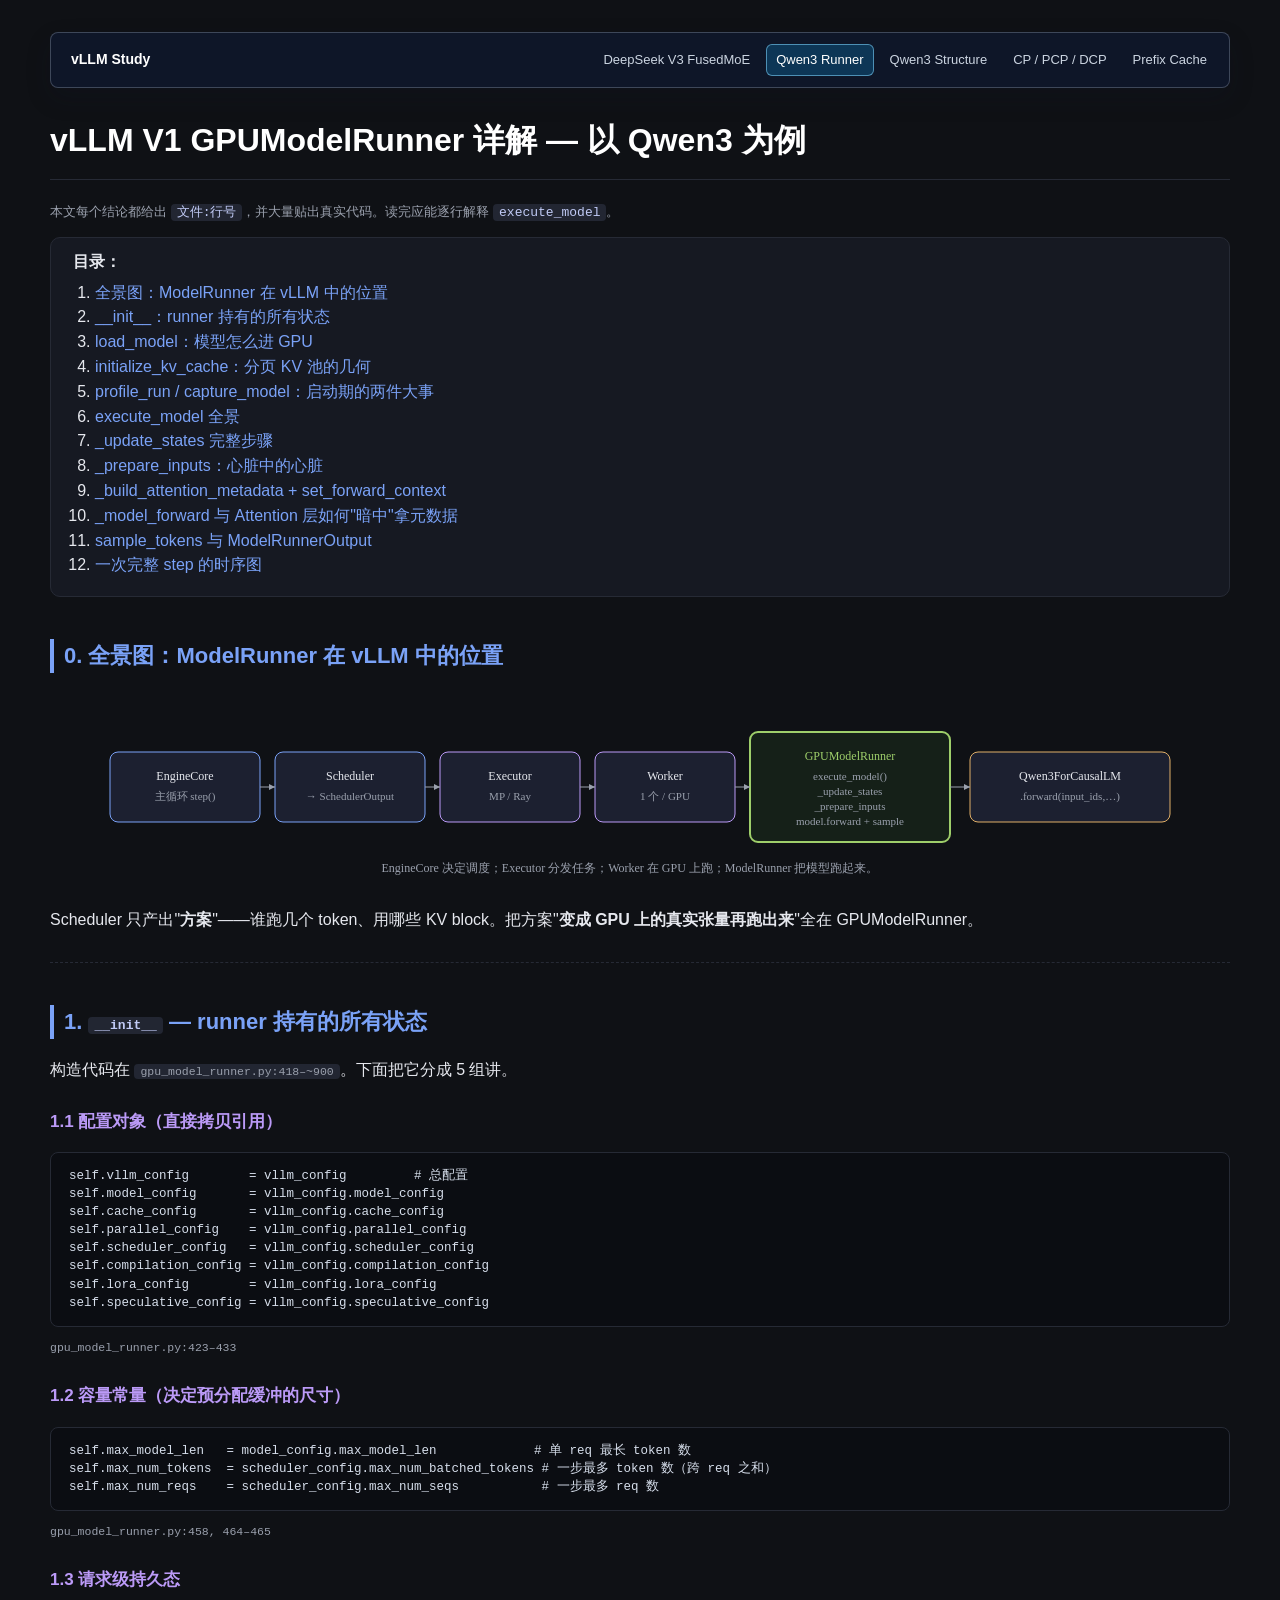
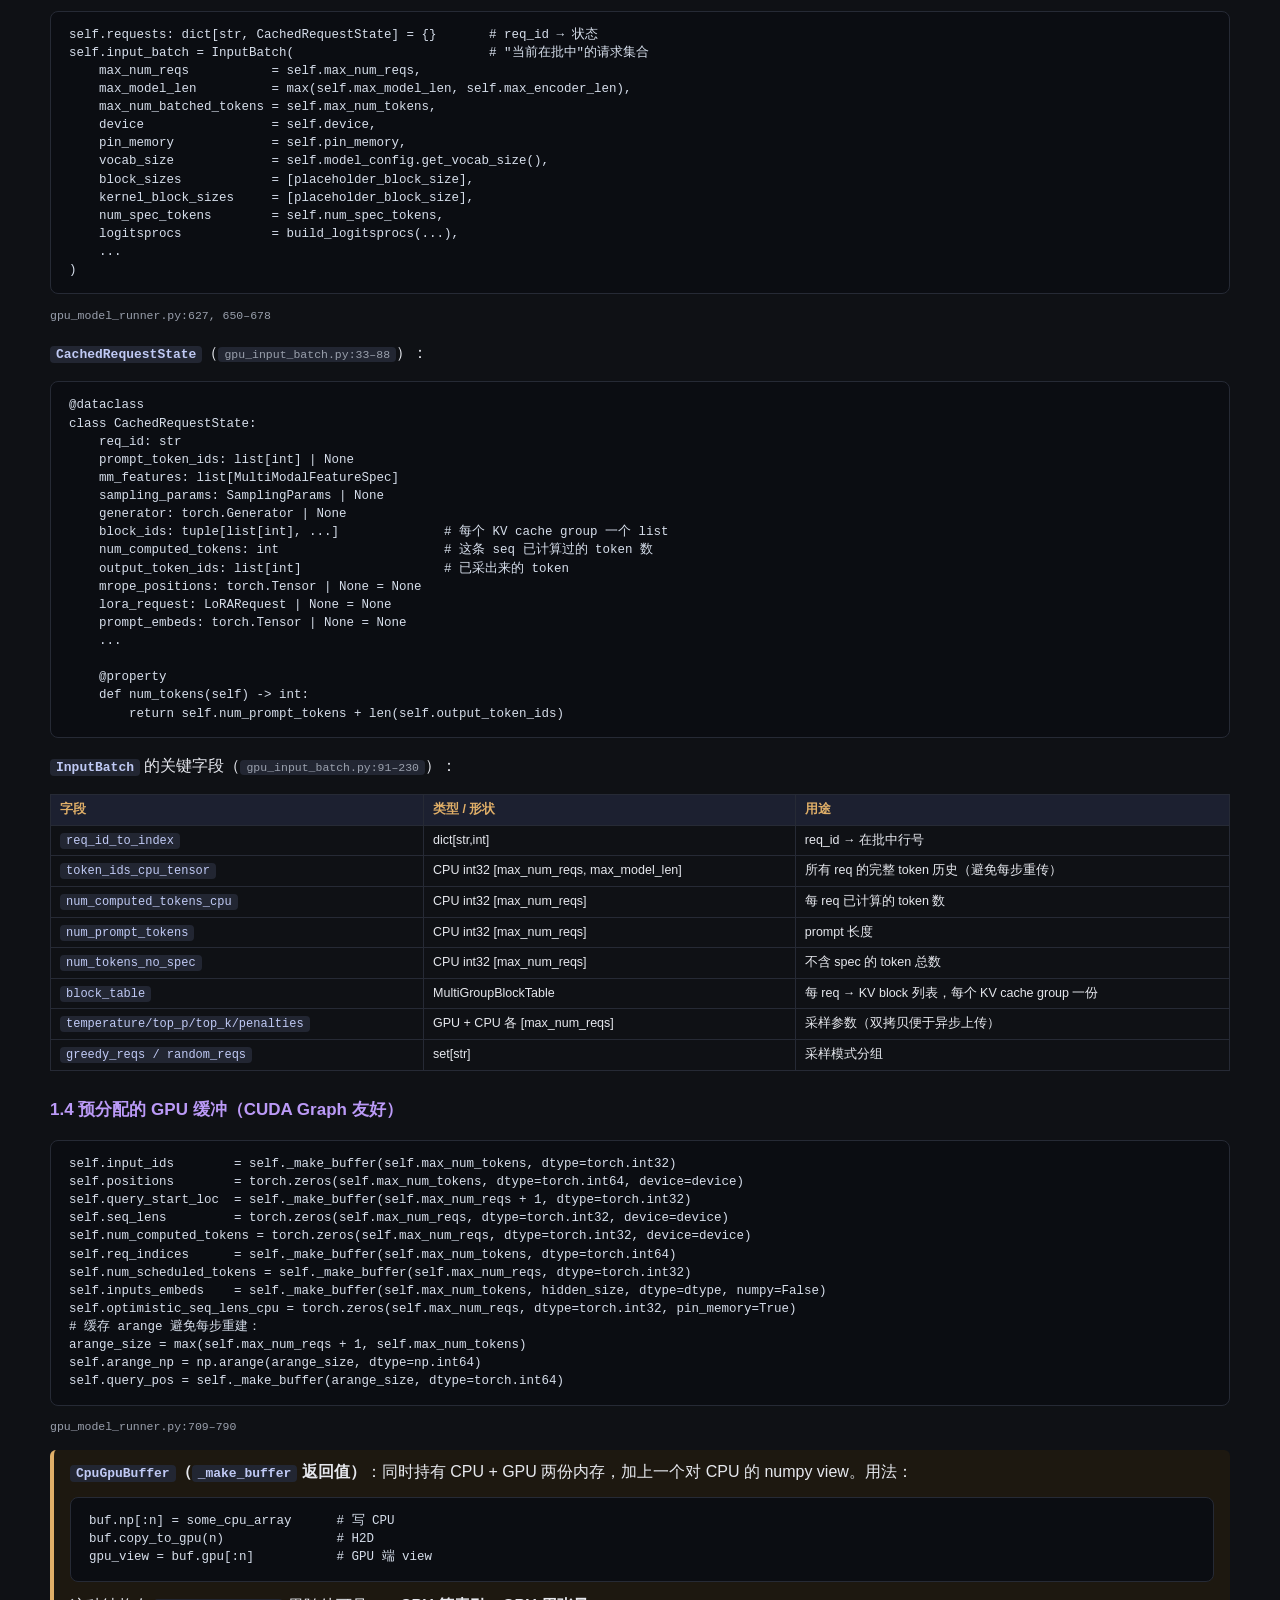
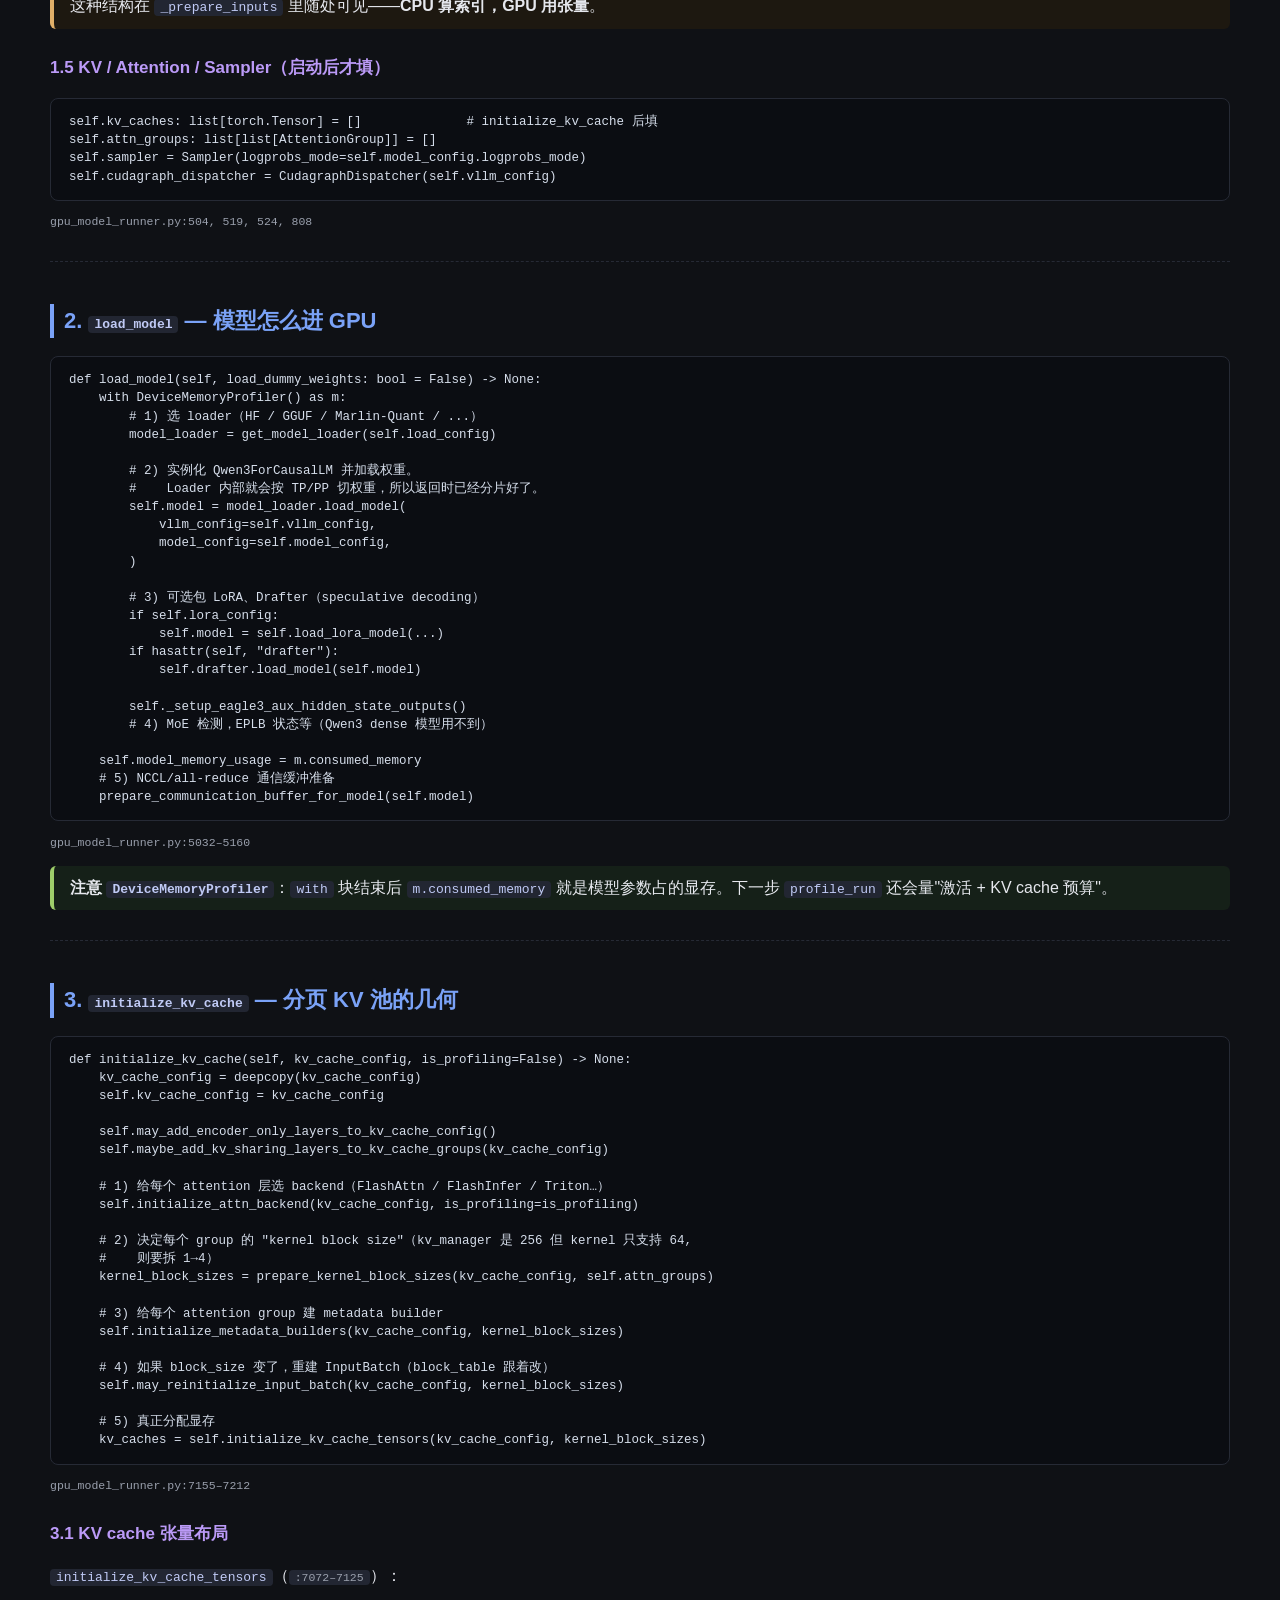
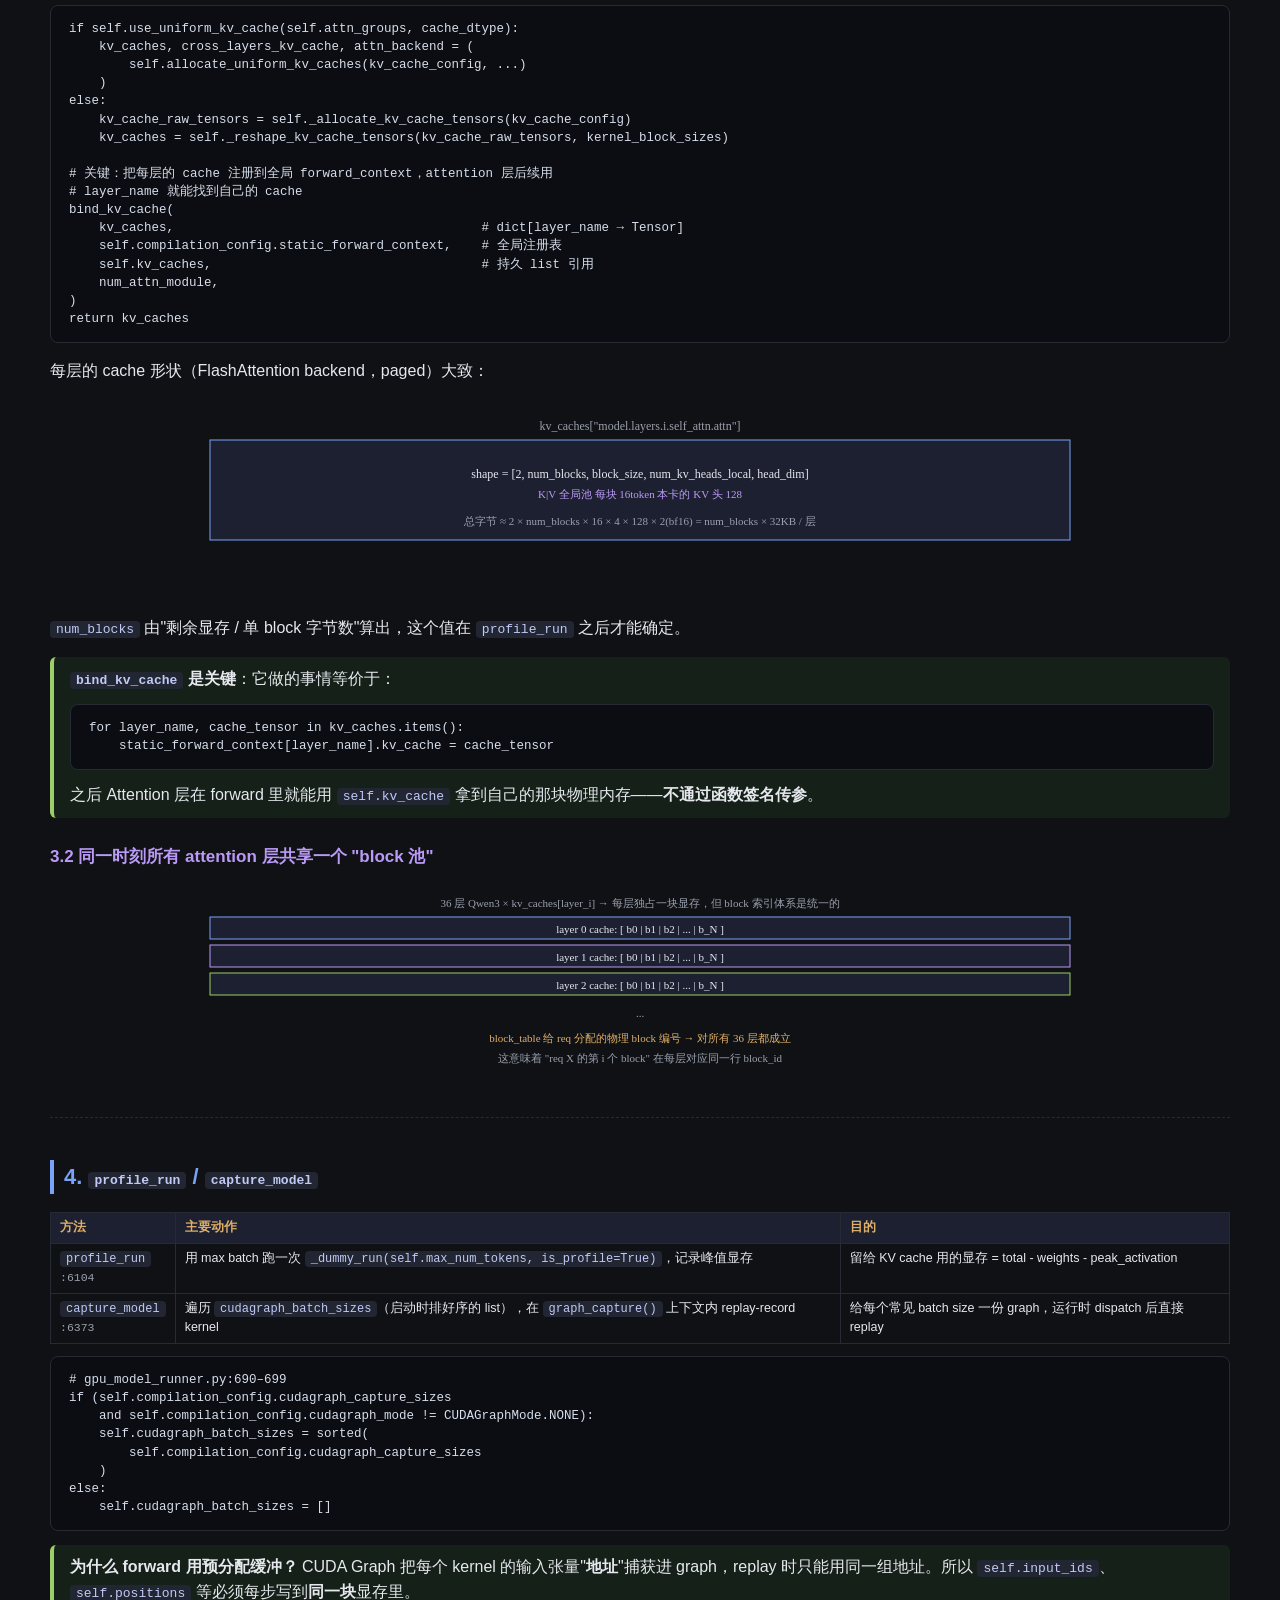
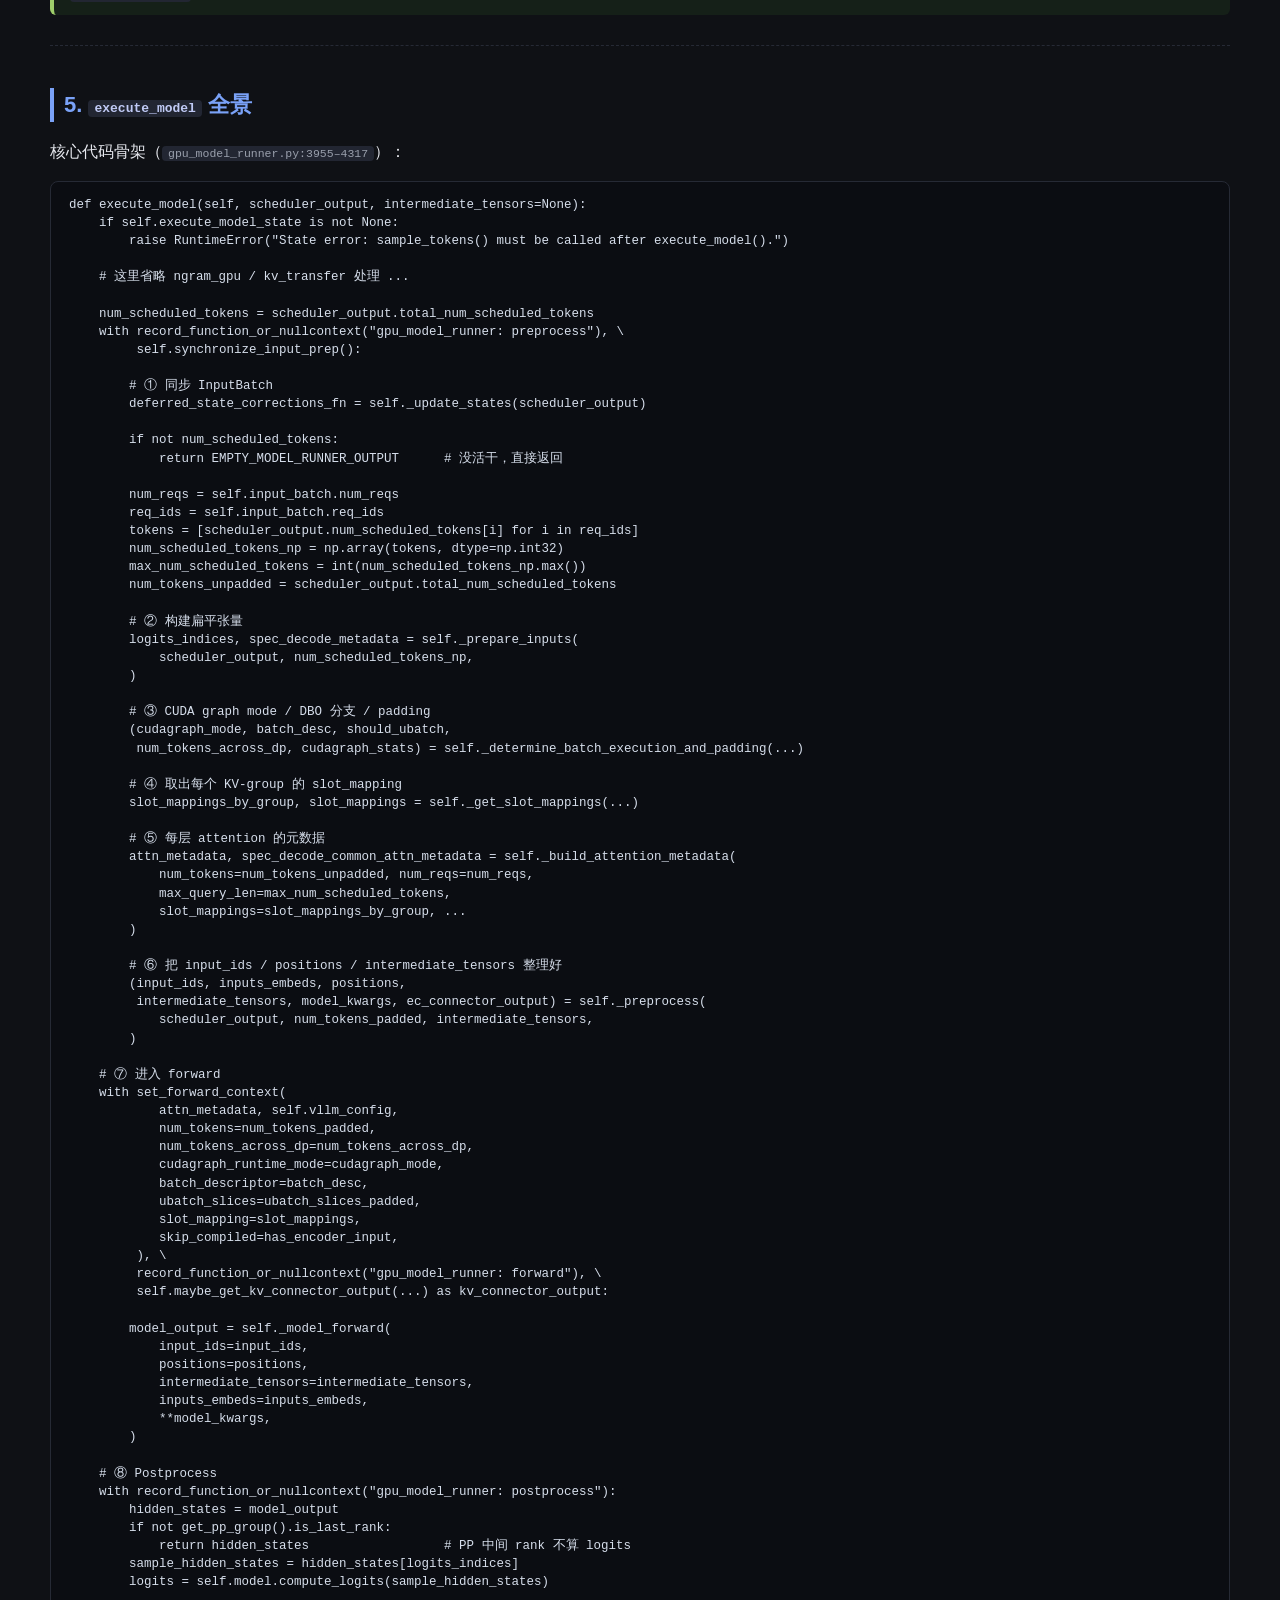
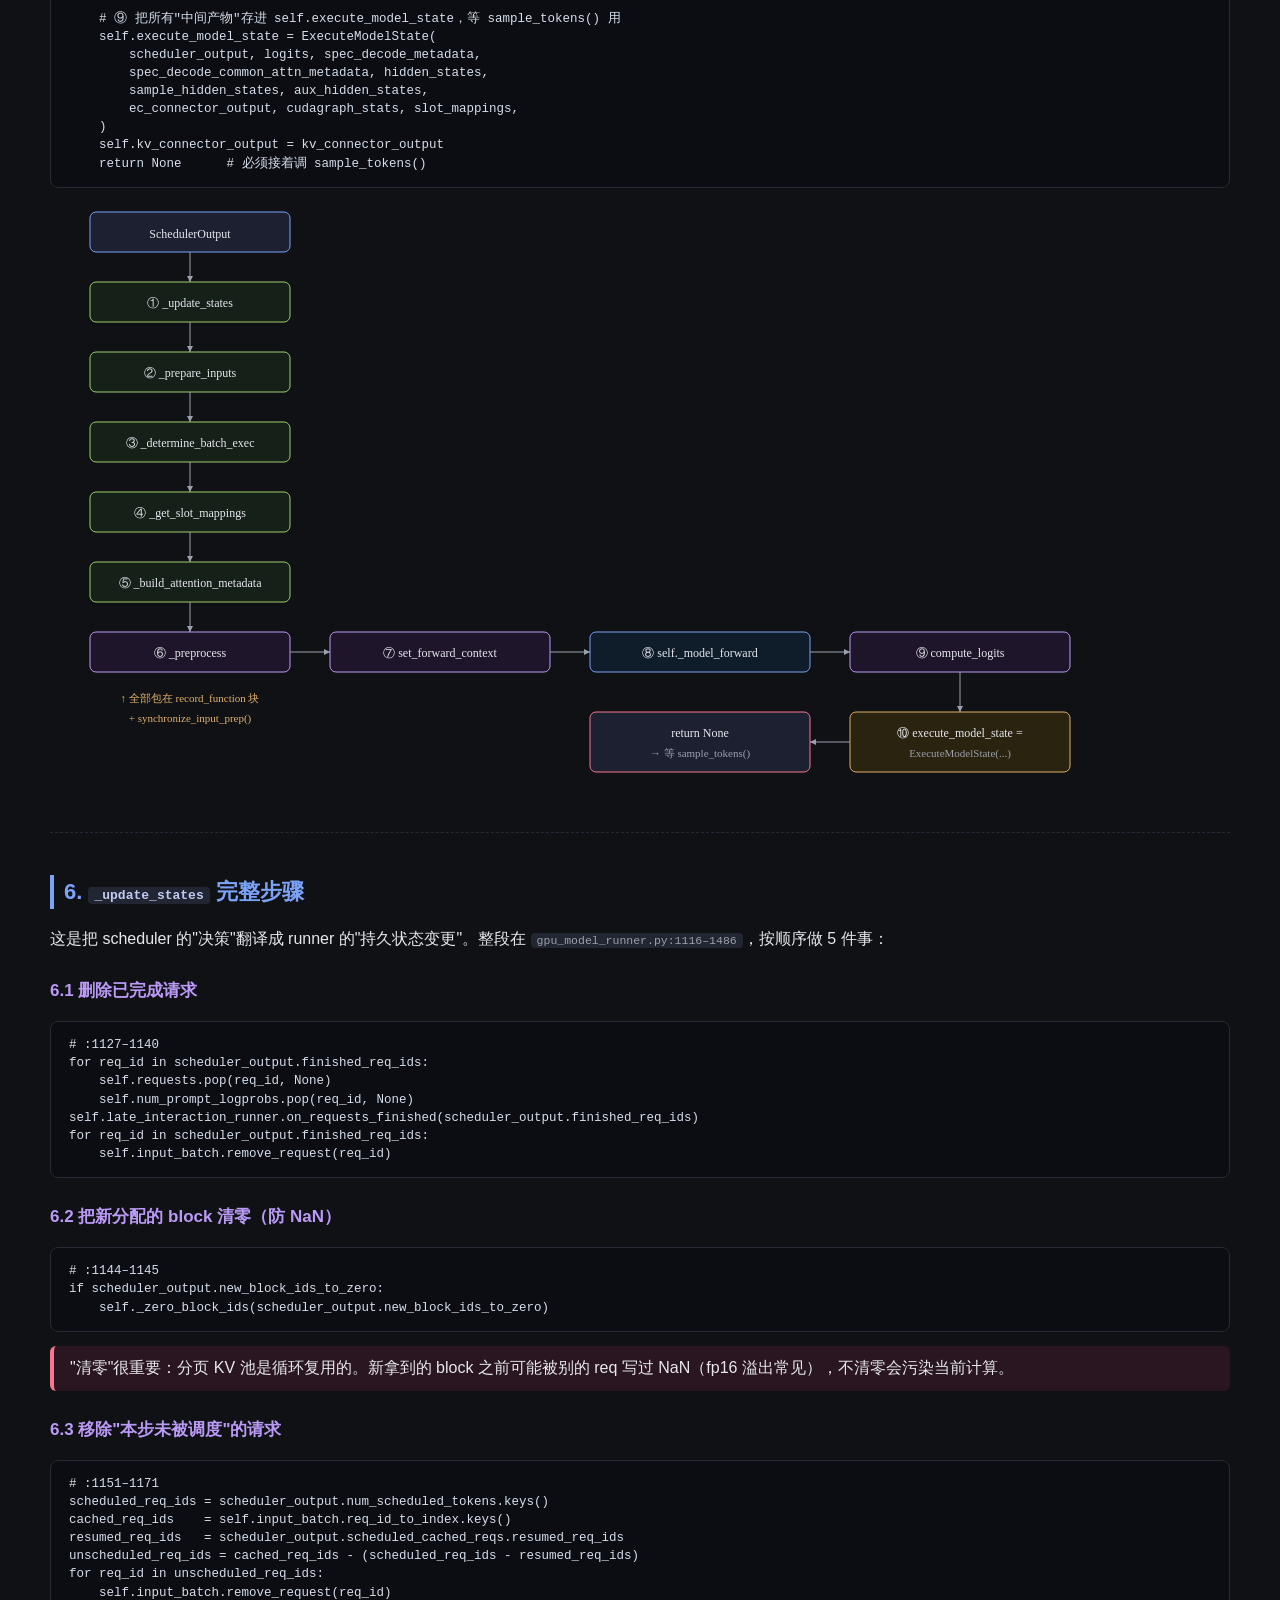
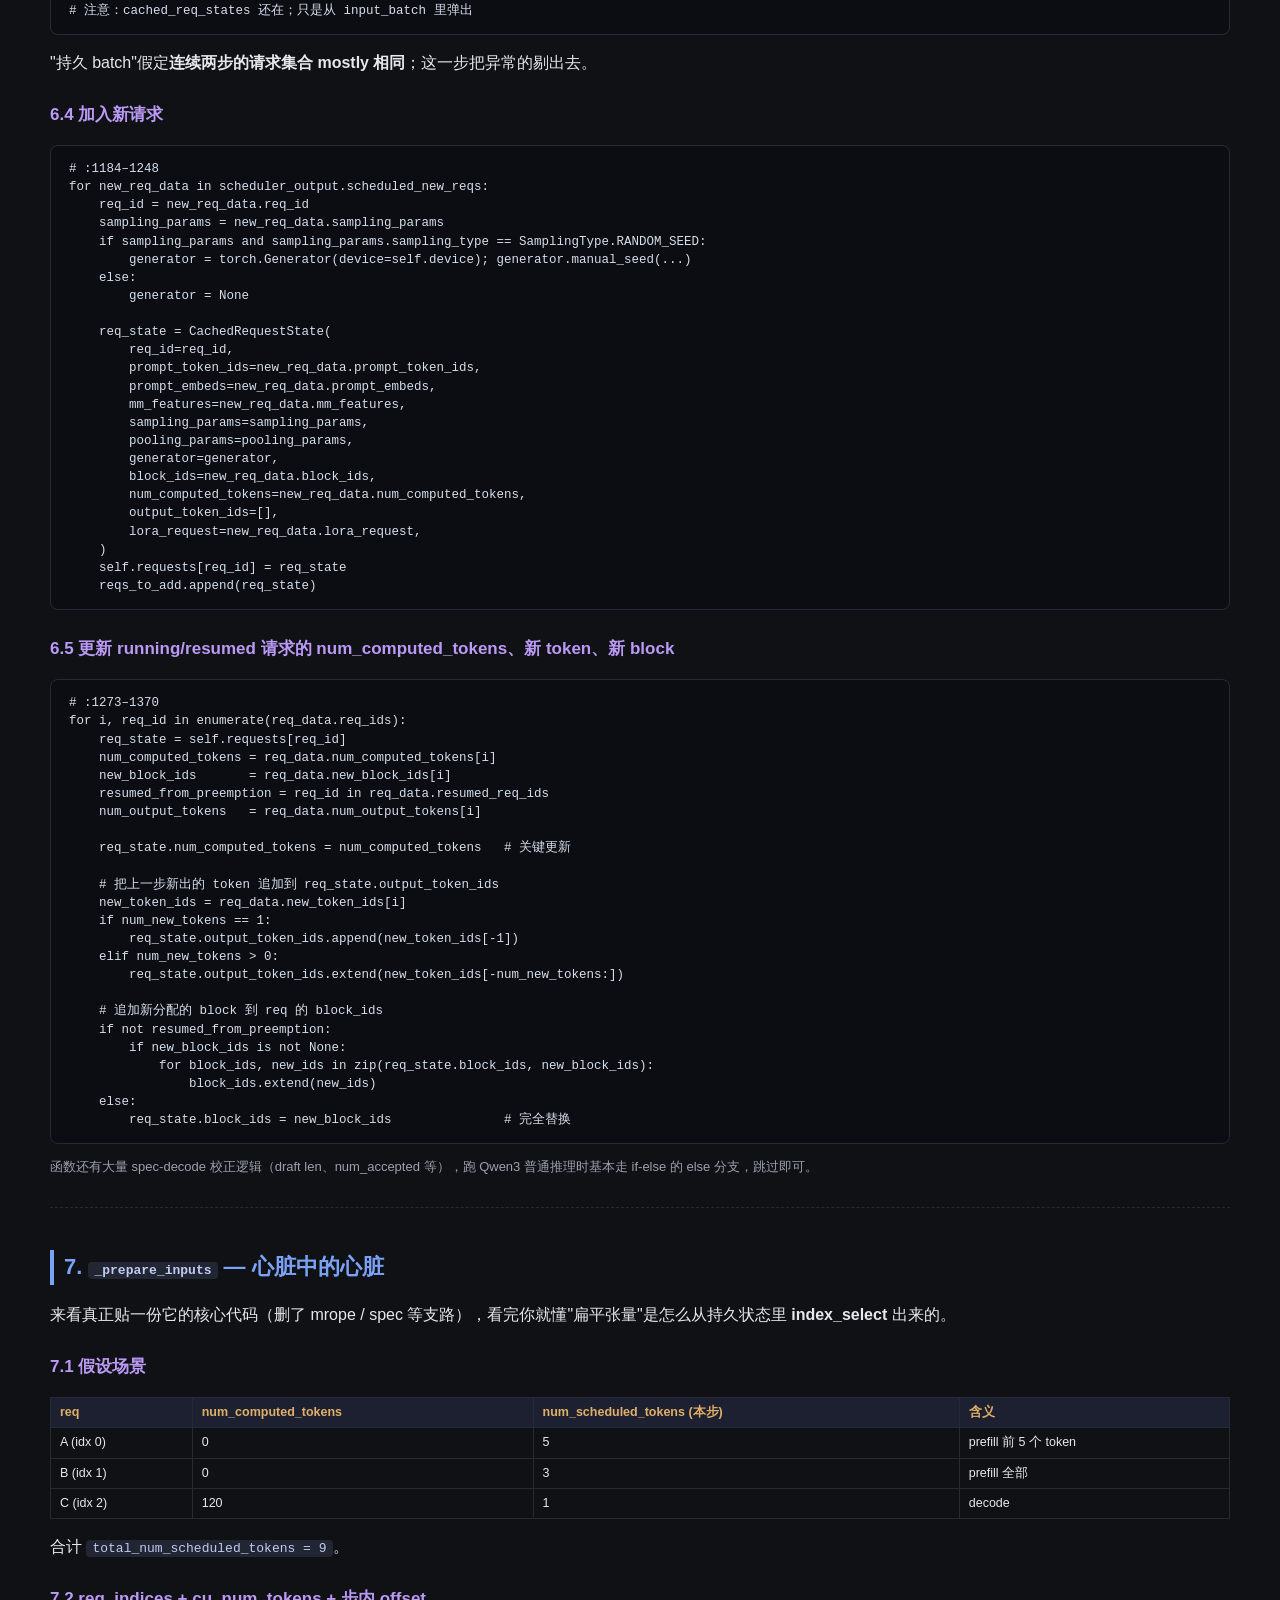
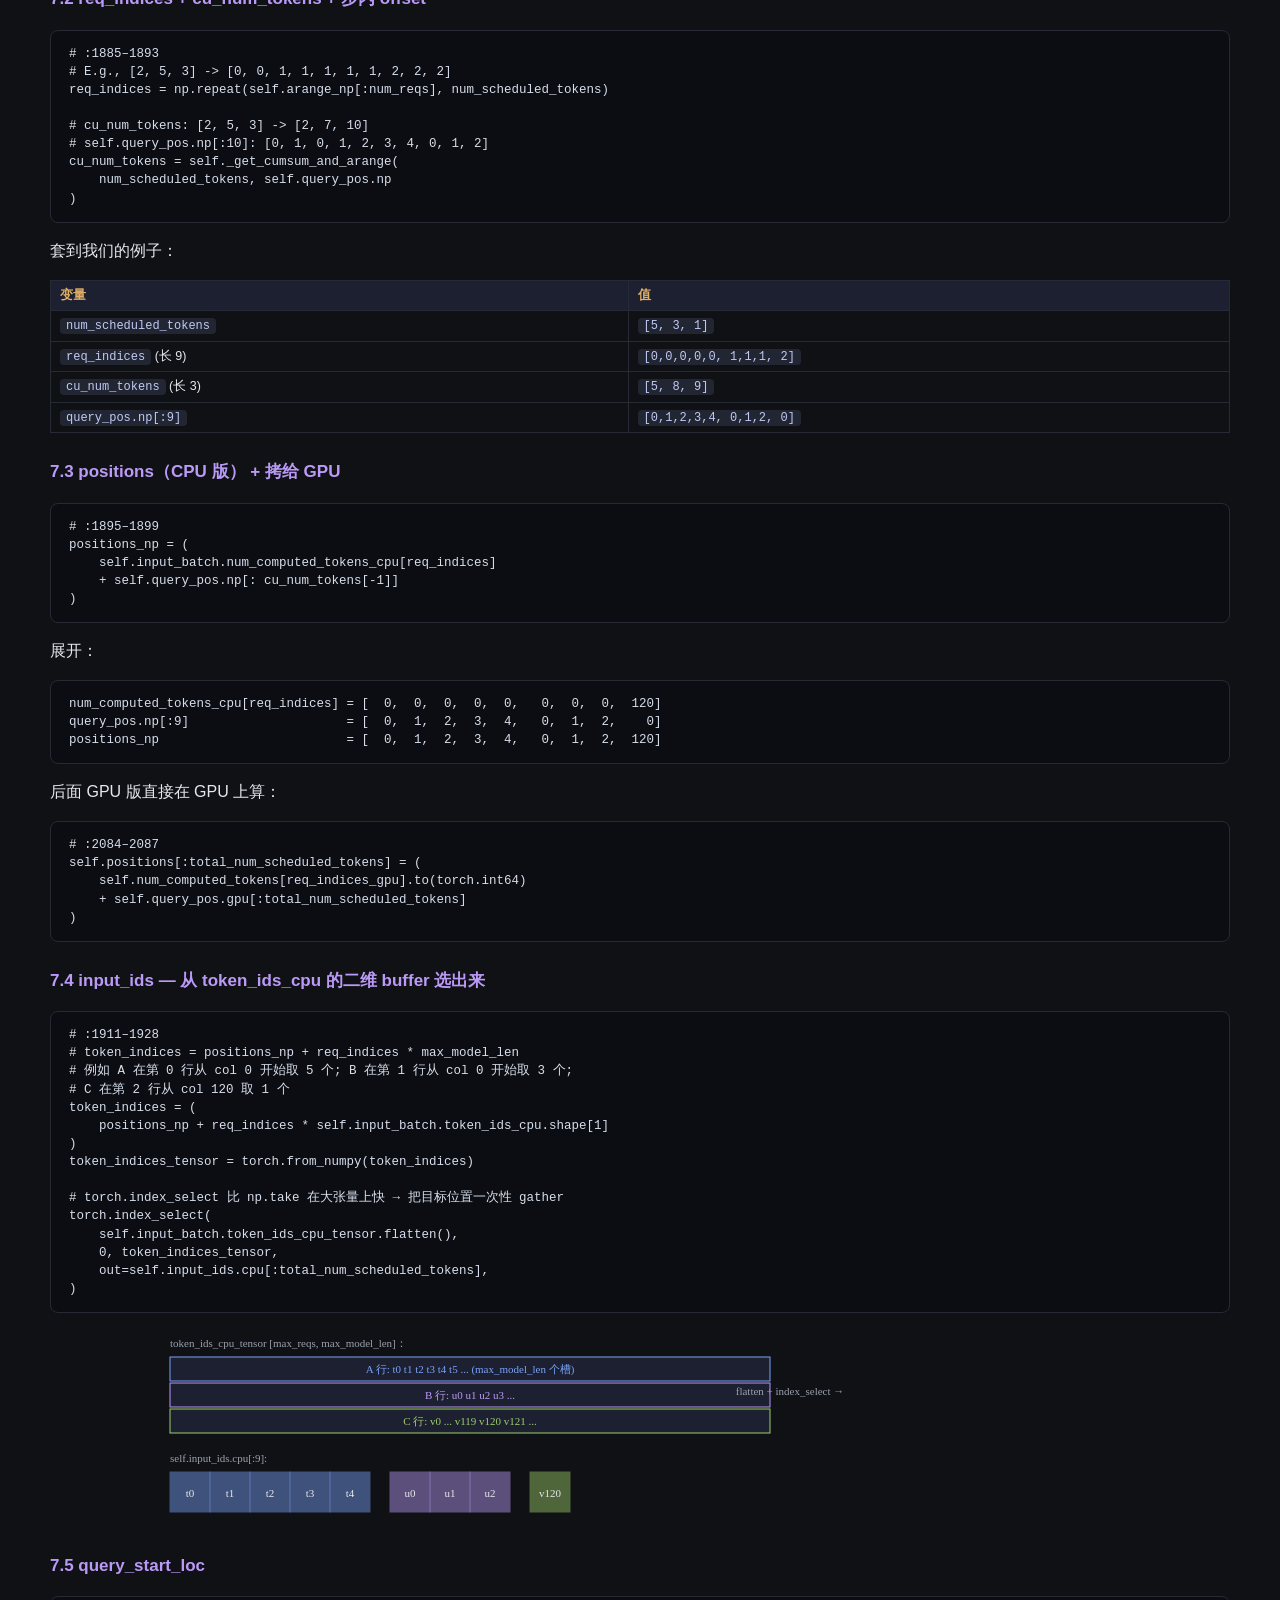
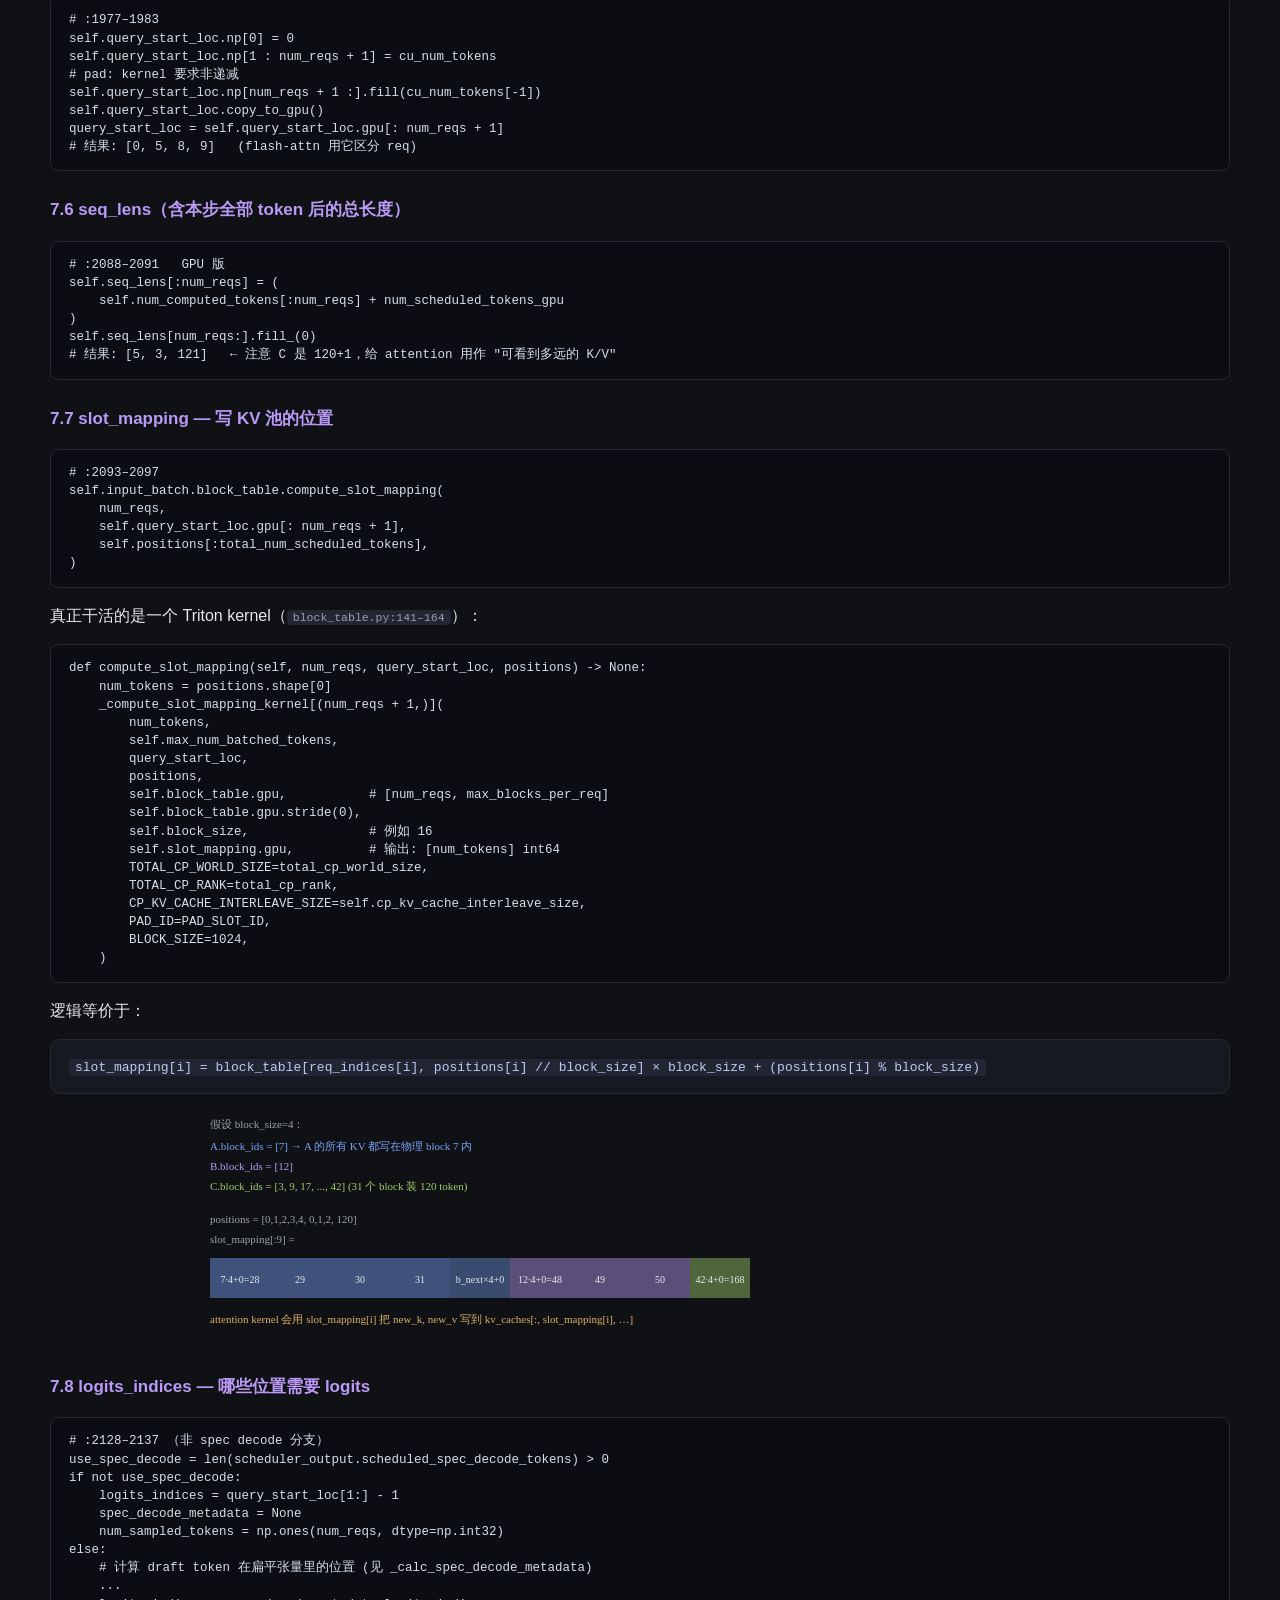
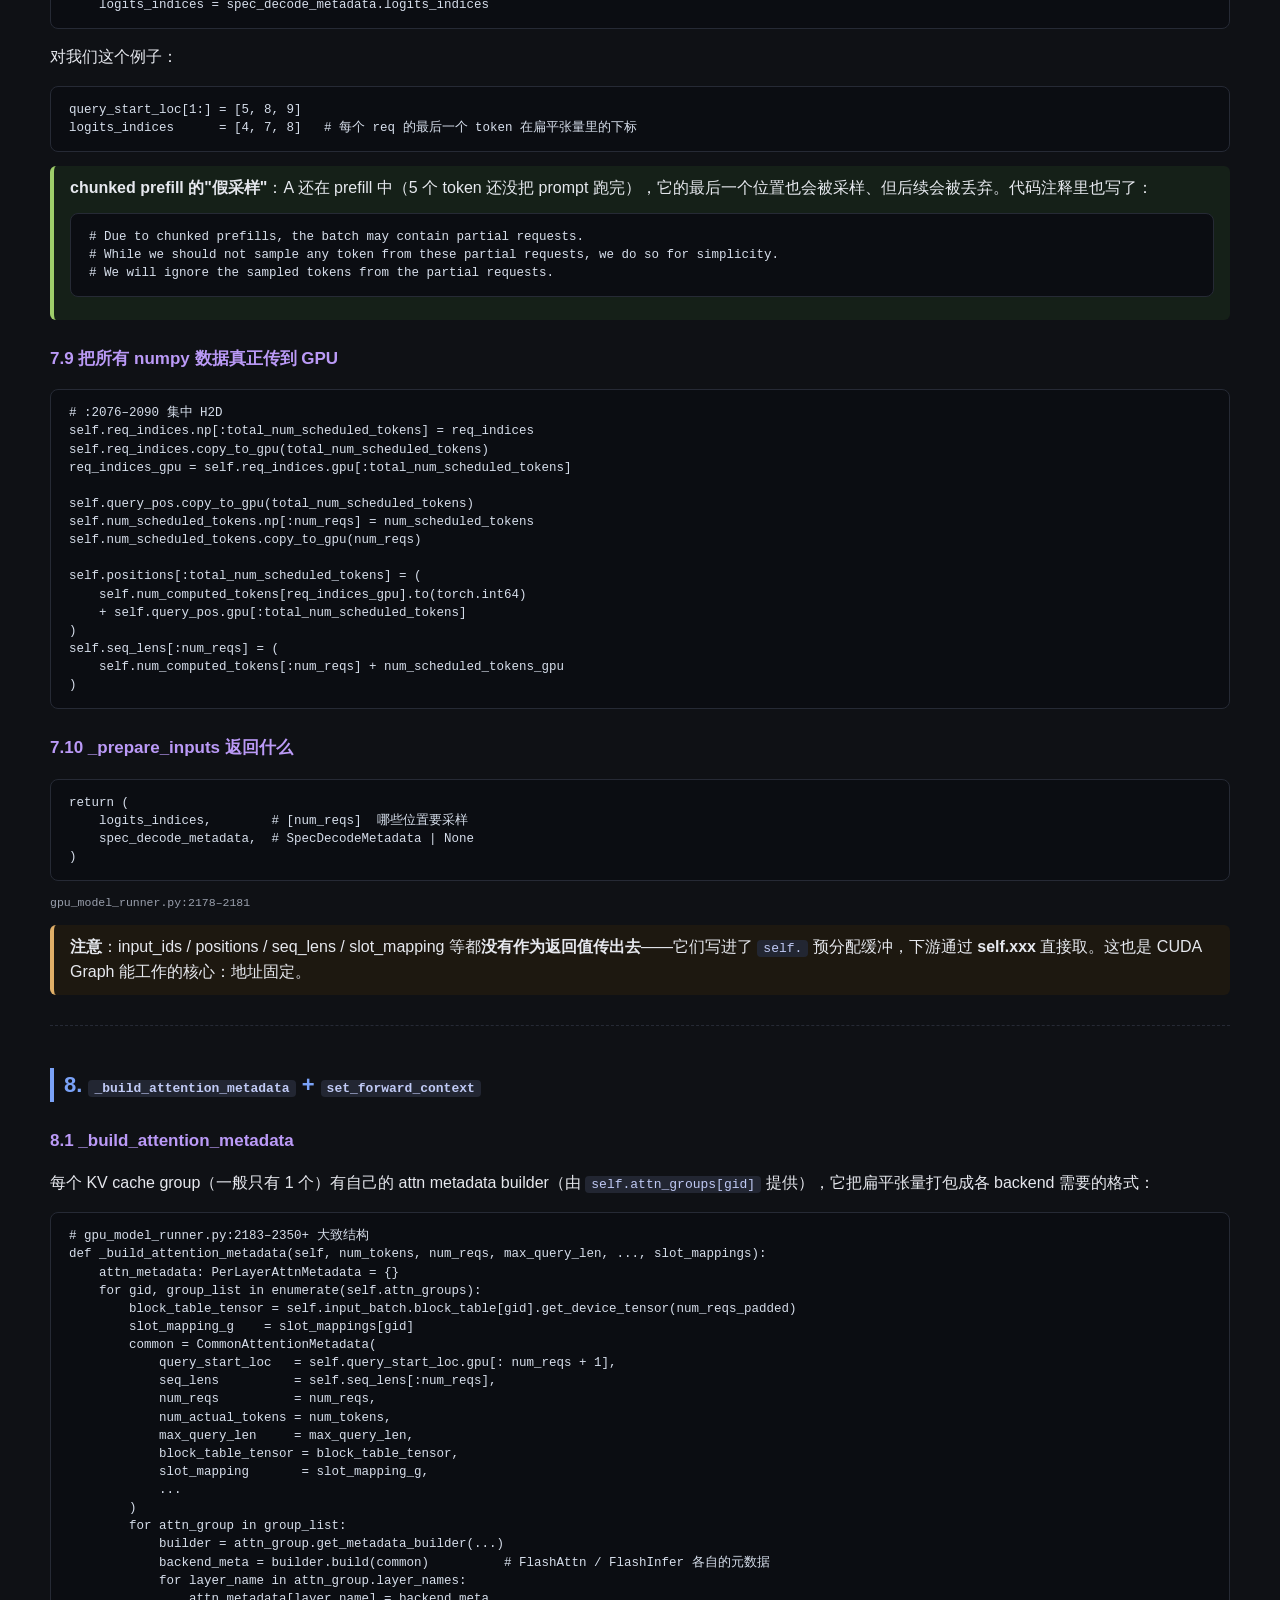
==== site/qwen3_model_runner.html @ 97bcb8df "Add study pages navigation" ====
<!DOCTYPE html>
<html lang="zh-CN">
<head>
<meta charset="UTF-8">
<title>vLLM V1 GPUModelRunner 详解 — 以 Qwen3 为例</title>
<style>
  :root{
    --bg:#0f1115; --panel:#161922; --ink:#e6e8ee; --muted:#9aa0ad;
    --acc1:#7aa2f7; --acc2:#bb9af7; --acc3:#9ece6a; --acc4:#f7768e; --acc5:#e0af68;
    --grid:#262a35;
  }
  html,body{background:var(--bg); color:var(--ink); font-family:"Inter","Helvetica Neue",sans-serif; line-height:1.55;}
  body{max-width:1180px; margin:0 auto; padding:32px 24px 96px;}
  h1{font-size:32px; color:#fff; border-bottom:1px solid var(--grid); padding-bottom:14px;}
  h2{margin-top:42px; font-size:22px; color:var(--acc1); border-left:4px solid var(--acc1); padding-left:10px;}
  h3{margin-top:26px; font-size:17px; color:var(--acc2);}
  h4{margin-top:20px; font-size:15px; color:var(--acc5);}
  code,pre{font-family:"JetBrains Mono","Fira Code",monospace;}
  code{background:#222632; padding:1px 6px; border-radius:4px; color:#c0caf5; font-size:13px;}
  pre{background:#0b0d12; border:1px solid var(--grid); border-radius:8px; padding:14px 18px; overflow-x:auto; color:#d6deeb; font-size:12.5px; line-height:1.45;}
  .panel{background:var(--panel); border:1px solid var(--grid); border-radius:10px; padding:14px 18px; margin:14px 0;}
  .note{border-left:4px solid var(--acc3); background:#152018; padding:10px 16px; border-radius:6px; margin:14px 0;}
  .warn{border-left:4px solid var(--acc4); background:#2a1620; padding:10px 16px; border-radius:6px; margin:14px 0;}
  .key{border-left:4px solid var(--acc5); background:#1d1810; padding:10px 16px; border-radius:6px; margin:14px 0;}
  table{width:100%; border-collapse:collapse; margin:8px 0; font-size:12.5px;}
  th,td{border:1px solid var(--grid); padding:5px 9px; text-align:left; vertical-align:top;}
  th{background:#1c2030; color:var(--acc5);}
  td code{font-size:12px;}
  .small{font-size:13px; color:var(--muted);}
  svg{display:block; margin:14px auto;}
  hr{border:none; border-top:1px dashed var(--grid); margin:30px 0;}
  .ref{color:var(--muted); font-size:11.5px; font-family:"JetBrains Mono",monospace;}
  .pill{display:inline-block; padding:1px 7px; border-radius:10px; font-size:11.5px; margin-right:4px; font-family:"JetBrains Mono",monospace;}
  .pill-r{background:#2a1620; color:#f7768e;} .pill-g{background:#152018; color:#9ece6a;}
  .pill-b{background:#0f1c2a; color:#7aa2f7;} .pill-p{background:#1f152a; color:#bb9af7;}
  .pill-y{background:#2a2310; color:#e0af68;}
  .toc{background:var(--panel); border:1px solid var(--grid); border-radius:10px; padding:12px 22px; margin:14px 0;}
  .toc ol{margin:6px 0; padding-left:22px;}
  .toc a{color:var(--acc1); text-decoration:none;}
  .toc a:hover{text-decoration:underline;}
  .cap{text-align:center; font-size:12px; color:var(--muted); margin-top:-8px;}
</style>
<link rel="stylesheet" href="./nav.css">
</head>
<body>

<h1>vLLM V1 GPUModelRunner 详解 — 以 Qwen3 为例</h1>
<p class="small">本文每个结论都给出 <code>文件:行号</code>，并大量贴出真实代码。读完应能逐行解释 <code>execute_model</code>。</p>

<div class="toc">
<b>目录：</b>
<ol>
<li><a href="#sec0">全景图：ModelRunner 在 vLLM 中的位置</a></li>
<li><a href="#sec1">__init__：runner 持有的所有状态</a></li>
<li><a href="#sec2">load_model：模型怎么进 GPU</a></li>
<li><a href="#sec3">initialize_kv_cache：分页 KV 池的几何</a></li>
<li><a href="#sec4">profile_run / capture_model：启动期的两件大事</a></li>
<li><a href="#sec5">execute_model 全景</a></li>
<li><a href="#sec6">_update_states 完整步骤</a></li>
<li><a href="#sec7">_prepare_inputs：心脏中的心脏</a></li>
<li><a href="#sec8">_build_attention_metadata + set_forward_context</a></li>
<li><a href="#sec9">_model_forward 与 Attention 层如何"暗中"拿元数据</a></li>
<li><a href="#sec10">sample_tokens 与 ModelRunnerOutput</a></li>
<li><a href="#sec11">一次完整 step 的时序图</a></li>
</ol>
</div>

<h2 id="sec0">0. 全景图：ModelRunner 在 vLLM 中的位置</h2>

<svg viewBox="0 0 1100 200" width="100%" style="max-width:1100px">
  <defs>
    <marker id="ar" viewBox="0 0 10 10" refX="10" refY="5" markerWidth="6" markerHeight="6" orient="auto-start-reverse">
      <path d="M0,0 L10,5 L0,10 z" fill="#9aa0ad"/>
    </marker>
  </defs>
  <g font-family="JetBrains Mono" font-size="12" fill="#e6e8ee" text-anchor="middle">
    <rect x="20"  y="60" width="150" height="70" rx="8" fill="#1c2030" stroke="#7aa2f7"/>
    <text x="95" y="88">EngineCore</text>
    <text x="95" y="108" fill="#9aa0ad" font-size="11">主循环 step()</text>

    <rect x="185" y="60" width="150" height="70" rx="8" fill="#1c2030" stroke="#7aa2f7"/>
    <text x="260" y="88">Scheduler</text>
    <text x="260" y="108" fill="#9aa0ad" font-size="11">→ SchedulerOutput</text>

    <rect x="350" y="60" width="140" height="70" rx="8" fill="#1c2030" stroke="#bb9af7"/>
    <text x="420" y="88">Executor</text>
    <text x="420" y="108" fill="#9aa0ad" font-size="11">MP / Ray</text>

    <rect x="505" y="60" width="140" height="70" rx="8" fill="#1c2030" stroke="#bb9af7"/>
    <text x="575" y="88">Worker</text>
    <text x="575" y="108" fill="#9aa0ad" font-size="11">1 个 / GPU</text>

    <rect x="660" y="40" width="200" height="110" rx="8" fill="#152018" stroke="#9ece6a" stroke-width="2"/>
    <text x="760" y="68" fill="#9ece6a">GPUModelRunner</text>
    <text x="760" y="88" fill="#9aa0ad" font-size="11">execute_model()</text>
    <text x="760" y="103" fill="#9aa0ad" font-size="11">_update_states</text>
    <text x="760" y="118" fill="#9aa0ad" font-size="11">_prepare_inputs</text>
    <text x="760" y="133" fill="#9aa0ad" font-size="11">model.forward + sample</text>

    <rect x="880" y="60" width="200" height="70" rx="8" fill="#1c2030" stroke="#e0af68"/>
    <text x="980" y="88">Qwen3ForCausalLM</text>
    <text x="980" y="108" fill="#9aa0ad" font-size="11">.forward(input_ids,…)</text>

    <line x1="170" y1="95" x2="185" y2="95" stroke="#9aa0ad" marker-end="url(#ar)"/>
    <line x1="335" y1="95" x2="350" y2="95" stroke="#9aa0ad" marker-end="url(#ar)"/>
    <line x1="490" y1="95" x2="505" y2="95" stroke="#9aa0ad" marker-end="url(#ar)"/>
    <line x1="645" y1="95" x2="660" y2="95" stroke="#9aa0ad" marker-end="url(#ar)"/>
    <line x1="860" y1="95" x2="880" y2="95" stroke="#9aa0ad" marker-end="url(#ar)"/>

    <text x="540" y="180" fill="#9aa0ad">EngineCore 决定调度；Executor 分发任务；Worker 在 GPU 上跑；ModelRunner 把模型跑起来。</text>
  </g>
</svg>

<p>Scheduler 只产出"<b>方案</b>"——谁跑几个 token、用哪些 KV block。把方案"<b>变成 GPU 上的真实张量再跑出来</b>"全在 GPUModelRunner。</p>

<hr>

<h2 id="sec1">1. <code>__init__</code> — runner 持有的所有状态</h2>

<p>构造代码在 <code class="ref">gpu_model_runner.py:418–~900</code>。下面把它分成 5 组讲。</p>

<h3>1.1 配置对象（直接拷贝引用）</h3>
<pre>self.vllm_config        = vllm_config         # 总配置
self.model_config       = vllm_config.model_config
self.cache_config       = vllm_config.cache_config
self.parallel_config    = vllm_config.parallel_config
self.scheduler_config   = vllm_config.scheduler_config
self.compilation_config = vllm_config.compilation_config
self.lora_config        = vllm_config.lora_config
self.speculative_config = vllm_config.speculative_config</pre>
<p class="ref">gpu_model_runner.py:423–433</p>

<h3>1.2 容量常量（决定预分配缓冲的尺寸）</h3>
<pre>self.max_model_len   = model_config.max_model_len             # 单 req 最长 token 数
self.max_num_tokens  = scheduler_config.max_num_batched_tokens # 一步最多 token 数（跨 req 之和）
self.max_num_reqs    = scheduler_config.max_num_seqs           # 一步最多 req 数</pre>
<p class="ref">gpu_model_runner.py:458, 464–465</p>

<h3>1.3 请求级持久态</h3>

<pre>self.requests: dict[str, CachedRequestState] = {}       # req_id → 状态
self.input_batch = InputBatch(                          # "当前在批中"的请求集合
    max_num_reqs           = self.max_num_reqs,
    max_model_len          = max(self.max_model_len, self.max_encoder_len),
    max_num_batched_tokens = self.max_num_tokens,
    device                 = self.device,
    pin_memory             = self.pin_memory,
    vocab_size             = self.model_config.get_vocab_size(),
    block_sizes            = [placeholder_block_size],
    kernel_block_sizes     = [placeholder_block_size],
    num_spec_tokens        = self.num_spec_tokens,
    logitsprocs            = build_logitsprocs(...),
    ...
)</pre>
<p class="ref">gpu_model_runner.py:627, 650–678</p>

<p><b><code>CachedRequestState</code></b>（<code class="ref">gpu_input_batch.py:33–88</code>）：</p>
<pre>@dataclass
class CachedRequestState:
    req_id: str
    prompt_token_ids: list[int] | None
    mm_features: list[MultiModalFeatureSpec]
    sampling_params: SamplingParams | None
    generator: torch.Generator | None
    block_ids: tuple[list[int], ...]              # 每个 KV cache group 一个 list
    num_computed_tokens: int                      # 这条 seq 已计算过的 token 数
    output_token_ids: list[int]                   # 已采出来的 token
    mrope_positions: torch.Tensor | None = None
    lora_request: LoRARequest | None = None
    prompt_embeds: torch.Tensor | None = None
    ...

    @property
    def num_tokens(self) -> int:
        return self.num_prompt_tokens + len(self.output_token_ids)</pre>

<p><b><code>InputBatch</code></b> 的关键字段（<code class="ref">gpu_input_batch.py:91–230</code>）：</p>
<table>
<tr><th>字段</th><th>类型 / 形状</th><th>用途</th></tr>
<tr><td><code>req_id_to_index</code></td><td>dict[str,int]</td><td>req_id → 在批中行号</td></tr>
<tr><td><code>token_ids_cpu_tensor</code></td><td>CPU int32 [max_num_reqs, max_model_len]</td><td>所有 req 的完整 token 历史（避免每步重传）</td></tr>
<tr><td><code>num_computed_tokens_cpu</code></td><td>CPU int32 [max_num_reqs]</td><td>每 req 已计算的 token 数</td></tr>
<tr><td><code>num_prompt_tokens</code></td><td>CPU int32 [max_num_reqs]</td><td>prompt 长度</td></tr>
<tr><td><code>num_tokens_no_spec</code></td><td>CPU int32 [max_num_reqs]</td><td>不含 spec 的 token 总数</td></tr>
<tr><td><code>block_table</code></td><td>MultiGroupBlockTable</td><td>每 req → KV block 列表，每个 KV cache group 一份</td></tr>
<tr><td><code>temperature/top_p/top_k/penalties</code></td><td>GPU + CPU 各 [max_num_reqs]</td><td>采样参数（双拷贝便于异步上传）</td></tr>
<tr><td><code>greedy_reqs / random_reqs</code></td><td>set[str]</td><td>采样模式分组</td></tr>
</table>

<h3>1.4 预分配的 GPU 缓冲（CUDA Graph 友好）</h3>

<pre>self.input_ids        = self._make_buffer(self.max_num_tokens, dtype=torch.int32)
self.positions        = torch.zeros(self.max_num_tokens, dtype=torch.int64, device=device)
self.query_start_loc  = self._make_buffer(self.max_num_reqs + 1, dtype=torch.int32)
self.seq_lens         = torch.zeros(self.max_num_reqs, dtype=torch.int32, device=device)
self.num_computed_tokens = torch.zeros(self.max_num_reqs, dtype=torch.int32, device=device)
self.req_indices      = self._make_buffer(self.max_num_tokens, dtype=torch.int64)
self.num_scheduled_tokens = self._make_buffer(self.max_num_reqs, dtype=torch.int32)
self.inputs_embeds    = self._make_buffer(self.max_num_tokens, hidden_size, dtype=dtype, numpy=False)
self.optimistic_seq_lens_cpu = torch.zeros(self.max_num_reqs, dtype=torch.int32, pin_memory=True)
# 缓存 arange 避免每步重建：
arange_size = max(self.max_num_reqs + 1, self.max_num_tokens)
self.arange_np = np.arange(arange_size, dtype=np.int64)
self.query_pos = self._make_buffer(arange_size, dtype=torch.int64)</pre>
<p class="ref">gpu_model_runner.py:709–790</p>

<div class="key"><b><code>CpuGpuBuffer</code>（<code>_make_buffer</code> 返回值）</b>：同时持有 CPU + GPU 两份内存，加上一个对 CPU 的 numpy view。用法：
<pre>buf.np[:n] = some_cpu_array      # 写 CPU
buf.copy_to_gpu(n)               # H2D
gpu_view = buf.gpu[:n]           # GPU 端 view</pre>
这种结构在 <code>_prepare_inputs</code> 里随处可见——<b>CPU 算索引，GPU 用张量</b>。</div>

<h3>1.5 KV / Attention / Sampler（启动后才填）</h3>
<pre>self.kv_caches: list[torch.Tensor] = []              # initialize_kv_cache 后填
self.attn_groups: list[list[AttentionGroup]] = []
self.sampler = Sampler(logprobs_mode=self.model_config.logprobs_mode)
self.cudagraph_dispatcher = CudagraphDispatcher(self.vllm_config)</pre>
<p class="ref">gpu_model_runner.py:504, 519, 524, 808</p>

<hr>

<h2 id="sec2">2. <code>load_model</code> — 模型怎么进 GPU</h2>

<pre>def load_model(self, load_dummy_weights: bool = False) -> None:
    with DeviceMemoryProfiler() as m:
        # 1) 选 loader（HF / GGUF / Marlin-Quant / ...）
        model_loader = get_model_loader(self.load_config)

        # 2) 实例化 Qwen3ForCausalLM 并加载权重。
        #    Loader 内部就会按 TP/PP 切权重，所以返回时已经分片好了。
        self.model = model_loader.load_model(
            vllm_config=self.vllm_config,
            model_config=self.model_config,
        )

        # 3) 可选包 LoRA、Drafter（speculative decoding）
        if self.lora_config:
            self.model = self.load_lora_model(...)
        if hasattr(self, "drafter"):
            self.drafter.load_model(self.model)

        self._setup_eagle3_aux_hidden_state_outputs()
        # 4) MoE 检测，EPLB 状态等（Qwen3 dense 模型用不到）

    self.model_memory_usage = m.consumed_memory
    # 5) NCCL/all-reduce 通信缓冲准备
    prepare_communication_buffer_for_model(self.model)</pre>
<p class="ref">gpu_model_runner.py:5032–5160</p>

<div class="note"><b>注意 <code>DeviceMemoryProfiler</code></b>：<code>with</code> 块结束后 <code>m.consumed_memory</code> 就是模型参数占的显存。下一步 <code>profile_run</code> 还会量"激活 + KV cache 预算"。</div>

<hr>

<h2 id="sec3">3. <code>initialize_kv_cache</code> — 分页 KV 池的几何</h2>

<pre>def initialize_kv_cache(self, kv_cache_config, is_profiling=False) -> None:
    kv_cache_config = deepcopy(kv_cache_config)
    self.kv_cache_config = kv_cache_config

    self.may_add_encoder_only_layers_to_kv_cache_config()
    self.maybe_add_kv_sharing_layers_to_kv_cache_groups(kv_cache_config)

    # 1) 给每个 attention 层选 backend（FlashAttn / FlashInfer / Triton…）
    self.initialize_attn_backend(kv_cache_config, is_profiling=is_profiling)

    # 2) 决定每个 group 的 "kernel block size"（kv_manager 是 256 但 kernel 只支持 64,
    #    则要拆 1→4）
    kernel_block_sizes = prepare_kernel_block_sizes(kv_cache_config, self.attn_groups)

    # 3) 给每个 attention group 建 metadata builder
    self.initialize_metadata_builders(kv_cache_config, kernel_block_sizes)

    # 4) 如果 block_size 变了，重建 InputBatch（block_table 跟着改）
    self.may_reinitialize_input_batch(kv_cache_config, kernel_block_sizes)

    # 5) 真正分配显存
    kv_caches = self.initialize_kv_cache_tensors(kv_cache_config, kernel_block_sizes)</pre>
<p class="ref">gpu_model_runner.py:7155–7212</p>

<h3>3.1 KV cache 张量布局</h3>

<p><code>initialize_kv_cache_tensors</code>（<code class="ref">:7072–7125</code>）：</p>
<pre>if self.use_uniform_kv_cache(self.attn_groups, cache_dtype):
    kv_caches, cross_layers_kv_cache, attn_backend = (
        self.allocate_uniform_kv_caches(kv_cache_config, ...)
    )
else:
    kv_cache_raw_tensors = self._allocate_kv_cache_tensors(kv_cache_config)
    kv_caches = self._reshape_kv_cache_tensors(kv_cache_raw_tensors, kernel_block_sizes)

# 关键：把每层的 cache 注册到全局 forward_context，attention 层后续用
# layer_name 就能找到自己的 cache
bind_kv_cache(
    kv_caches,                                         # dict[layer_name → Tensor]
    self.compilation_config.static_forward_context,    # 全局注册表
    self.kv_caches,                                    # 持久 list 引用
    num_attn_module,
)
return kv_caches</pre>

<p>每层的 cache 形状（FlashAttention backend，paged）大致：</p>
<svg viewBox="0 0 900 200" width="100%" style="max-width:900px">
  <g font-family="JetBrains Mono" font-size="12" fill="#e6e8ee" text-anchor="middle">
    <rect x="20" y="40" width="860" height="100" fill="#1c2030" stroke="#7aa2f7"/>
    <text x="450" y="30" fill="#9aa0ad">kv_caches["model.layers.i.self_attn.attn"]</text>
    <text x="450" y="78">shape = [2,  num_blocks,  block_size,  num_kv_heads_local,  head_dim]</text>
    <text x="450" y="98" fill="#bb9af7" font-size="11">  K|V       全局池          每块 16token       本卡的 KV 头             128</text>
    <text x="450" y="125" fill="#9aa0ad" font-size="11">总字节 ≈ 2 × num_blocks × 16 × 4 × 128 × 2(bf16) = num_blocks × 32KB / 层</text>
  </g>
</svg>

<p><code>num_blocks</code> 由"剩余显存 / 单 block 字节数"算出，这个值在 <code>profile_run</code> 之后才能确定。</p>

<div class="note"><b><code>bind_kv_cache</code> 是关键</b>：它做的事情等价于：
<pre>for layer_name, cache_tensor in kv_caches.items():
    static_forward_context[layer_name].kv_cache = cache_tensor</pre>
之后 Attention 层在 forward 里就能用 <code>self.kv_cache</code> 拿到自己的那块物理内存——<b>不通过函数签名传参</b>。</div>

<h3>3.2 同一时刻所有 attention 层共享一个 "block 池"</h3>

<svg viewBox="0 0 900 200" width="100%" style="max-width:900px">
  <g font-family="JetBrains Mono" font-size="11" fill="#e6e8ee" text-anchor="middle">
    <text x="450" y="20" fill="#9aa0ad">36 层 Qwen3 × kv_caches[layer_i] → 每层独占一块显存，但 block 索引体系是统一的</text>
    <rect x="20" y="30" width="860" height="22" fill="#1c2030" stroke="#7aa2f7"/>
    <text x="450" y="46">layer 0 cache:  [ b0 | b1 | b2 | ... | b_N ]</text>
    <rect x="20" y="58" width="860" height="22" fill="#1c2030" stroke="#bb9af7"/>
    <text x="450" y="74">layer 1 cache:  [ b0 | b1 | b2 | ... | b_N ]</text>
    <rect x="20" y="86" width="860" height="22" fill="#1c2030" stroke="#9ece6a"/>
    <text x="450" y="102">layer 2 cache:  [ b0 | b1 | b2 | ... | b_N ]</text>
    <text x="450" y="130" fill="#9aa0ad">...</text>
    <text x="450" y="155" fill="#e0af68">block_table 给 req 分配的物理 block 编号 → 对所有 36 层都成立</text>
    <text x="450" y="175" fill="#9aa0ad">这意味着 "req X 的第 i 个 block" 在每层对应同一行 block_id</text>
  </g>
</svg>

<hr>

<h2 id="sec4">4. <code>profile_run</code> / <code>capture_model</code></h2>

<table>
<tr><th>方法</th><th>主要动作</th><th>目的</th></tr>
<tr><td><code>profile_run</code><br><span class="ref">:6104</span></td>
    <td>用 max batch 跑一次 <code>_dummy_run(self.max_num_tokens, is_profile=True)</code>，记录峰值显存</td>
    <td>留给 KV cache 用的显存 = total - weights - peak_activation</td></tr>
<tr><td><code>capture_model</code><br><span class="ref">:6373</span></td>
    <td>遍历 <code>cudagraph_batch_sizes</code>（启动时排好序的 list），在 <code>graph_capture()</code> 上下文内 replay-record kernel</td>
    <td>给每个常见 batch size 一份 graph，运行时 dispatch 后直接 replay</td></tr>
</table>

<pre># gpu_model_runner.py:690–699
if (self.compilation_config.cudagraph_capture_sizes
    and self.compilation_config.cudagraph_mode != CUDAGraphMode.NONE):
    self.cudagraph_batch_sizes = sorted(
        self.compilation_config.cudagraph_capture_sizes
    )
else:
    self.cudagraph_batch_sizes = []</pre>

<div class="note"><b>为什么 forward 用预分配缓冲？</b> CUDA Graph 把每个 kernel 的输入张量"<b>地址</b>"捕获进 graph，replay 时只能用同一组地址。所以 <code>self.input_ids</code>、<code>self.positions</code> 等必须每步写到<b>同一块</b>显存里。</div>

<hr>

<h2 id="sec5">5. <code>execute_model</code> 全景</h2>

<p>核心代码骨架（<code class="ref">gpu_model_runner.py:3955–4317</code>）：</p>

<pre>def execute_model(self, scheduler_output, intermediate_tensors=None):
    if self.execute_model_state is not None:
        raise RuntimeError("State error: sample_tokens() must be called after execute_model().")

    # 这里省略 ngram_gpu / kv_transfer 处理 ...

    num_scheduled_tokens = scheduler_output.total_num_scheduled_tokens
    with record_function_or_nullcontext("gpu_model_runner: preprocess"), \
         self.synchronize_input_prep():

        # ① 同步 InputBatch
        deferred_state_corrections_fn = self._update_states(scheduler_output)

        if not num_scheduled_tokens:
            return EMPTY_MODEL_RUNNER_OUTPUT      # 没活干，直接返回

        num_reqs = self.input_batch.num_reqs
        req_ids = self.input_batch.req_ids
        tokens = [scheduler_output.num_scheduled_tokens[i] for i in req_ids]
        num_scheduled_tokens_np = np.array(tokens, dtype=np.int32)
        max_num_scheduled_tokens = int(num_scheduled_tokens_np.max())
        num_tokens_unpadded = scheduler_output.total_num_scheduled_tokens

        # ② 构建扁平张量
        logits_indices, spec_decode_metadata = self._prepare_inputs(
            scheduler_output, num_scheduled_tokens_np,
        )

        # ③ CUDA graph mode / DBO 分支 / padding
        (cudagraph_mode, batch_desc, should_ubatch,
         num_tokens_across_dp, cudagraph_stats) = self._determine_batch_execution_and_padding(...)

        # ④ 取出每个 KV-group 的 slot_mapping
        slot_mappings_by_group, slot_mappings = self._get_slot_mappings(...)

        # ⑤ 每层 attention 的元数据
        attn_metadata, spec_decode_common_attn_metadata = self._build_attention_metadata(
            num_tokens=num_tokens_unpadded, num_reqs=num_reqs,
            max_query_len=max_num_scheduled_tokens,
            slot_mappings=slot_mappings_by_group, ...
        )

        # ⑥ 把 input_ids / positions / intermediate_tensors 整理好
        (input_ids, inputs_embeds, positions,
         intermediate_tensors, model_kwargs, ec_connector_output) = self._preprocess(
            scheduler_output, num_tokens_padded, intermediate_tensors,
        )

    # ⑦ 进入 forward
    with set_forward_context(
            attn_metadata, self.vllm_config,
            num_tokens=num_tokens_padded,
            num_tokens_across_dp=num_tokens_across_dp,
            cudagraph_runtime_mode=cudagraph_mode,
            batch_descriptor=batch_desc,
            ubatch_slices=ubatch_slices_padded,
            slot_mapping=slot_mappings,
            skip_compiled=has_encoder_input,
         ), \
         record_function_or_nullcontext("gpu_model_runner: forward"), \
         self.maybe_get_kv_connector_output(...) as kv_connector_output:

        model_output = self._model_forward(
            input_ids=input_ids,
            positions=positions,
            intermediate_tensors=intermediate_tensors,
            inputs_embeds=inputs_embeds,
            **model_kwargs,
        )

    # ⑧ Postprocess
    with record_function_or_nullcontext("gpu_model_runner: postprocess"):
        hidden_states = model_output
        if not get_pp_group().is_last_rank:
            return hidden_states                  # PP 中间 rank 不算 logits
        sample_hidden_states = hidden_states[logits_indices]
        logits = self.model.compute_logits(sample_hidden_states)

    # ⑨ 把所有"中间产物"存进 self.execute_model_state，等 sample_tokens() 用
    self.execute_model_state = ExecuteModelState(
        scheduler_output, logits, spec_decode_metadata,
        spec_decode_common_attn_metadata, hidden_states,
        sample_hidden_states, aux_hidden_states,
        ec_connector_output, cudagraph_stats, slot_mappings,
    )
    self.kv_connector_output = kv_connector_output
    return None      # 必须接着调 sample_tokens()</pre>

<svg viewBox="0 0 1140 600" width="100%" style="max-width:1140px">
  <defs>
    <marker id="ar3" viewBox="0 0 10 10" refX="10" refY="5" markerWidth="6" markerHeight="6" orient="auto-start-reverse">
      <path d="M0,0 L10,5 L0,10 z" fill="#9aa0ad"/>
    </marker>
  </defs>
  <g font-family="JetBrains Mono" font-size="12" fill="#e6e8ee" text-anchor="middle">
    <rect x="20" y="10" width="200" height="40" rx="6" fill="#1c2030" stroke="#7aa2f7"/>
    <text x="120" y="36">SchedulerOutput</text>

    <line x1="120" y1="50" x2="120" y2="80" stroke="#9aa0ad" marker-end="url(#ar3)"/>

    <rect x="20" y="80" width="200" height="40" rx="6" fill="#152018" stroke="#9ece6a"/>
    <text x="120" y="105">① _update_states</text>

    <line x1="120" y1="120" x2="120" y2="150" stroke="#9aa0ad" marker-end="url(#ar3)"/>

    <rect x="20" y="150" width="200" height="40" rx="6" fill="#152018" stroke="#9ece6a"/>
    <text x="120" y="175">② _prepare_inputs</text>

    <line x1="120" y1="190" x2="120" y2="220" stroke="#9aa0ad" marker-end="url(#ar3)"/>

    <rect x="20" y="220" width="200" height="40" rx="6" fill="#152018" stroke="#9ece6a"/>
    <text x="120" y="245">③ _determine_batch_exec</text>

    <line x1="120" y1="260" x2="120" y2="290" stroke="#9aa0ad" marker-end="url(#ar3)"/>

    <rect x="20" y="290" width="200" height="40" rx="6" fill="#152018" stroke="#9ece6a"/>
    <text x="120" y="315">④ _get_slot_mappings</text>

    <line x1="120" y1="330" x2="120" y2="360" stroke="#9aa0ad" marker-end="url(#ar3)"/>

    <rect x="20" y="360" width="200" height="40" rx="6" fill="#152018" stroke="#9ece6a"/>
    <text x="120" y="385">⑤ _build_attention_metadata</text>

    <line x1="120" y1="400" x2="120" y2="430" stroke="#9aa0ad" marker-end="url(#ar3)"/>

    <rect x="20" y="430" width="200" height="40" rx="6" fill="#1f152a" stroke="#bb9af7"/>
    <text x="120" y="455">⑥ _preprocess</text>

    <line x1="220" y1="450" x2="260" y2="450" stroke="#9aa0ad" marker-end="url(#ar3)"/>

    <rect x="260" y="430" width="220" height="40" rx="6" fill="#1f152a" stroke="#bb9af7"/>
    <text x="370" y="455">⑦ set_forward_context</text>

    <line x1="480" y1="450" x2="520" y2="450" stroke="#9aa0ad" marker-end="url(#ar3)"/>

    <rect x="520" y="430" width="220" height="40" rx="6" fill="#0f1c2a" stroke="#7aa2f7"/>
    <text x="630" y="455">⑧ self._model_forward</text>

    <line x1="740" y1="450" x2="780" y2="450" stroke="#9aa0ad" marker-end="url(#ar3)"/>

    <rect x="780" y="430" width="220" height="40" rx="6" fill="#1f152a" stroke="#bb9af7"/>
    <text x="890" y="455">⑨ compute_logits</text>

    <line x1="890" y1="470" x2="890" y2="510" stroke="#9aa0ad" marker-end="url(#ar3)"/>

    <rect x="780" y="510" width="220" height="60" rx="6" fill="#2a2310" stroke="#e0af68"/>
    <text x="890" y="535">⑩ execute_model_state =</text>
    <text x="890" y="555" font-size="11" fill="#9aa0ad">ExecuteModelState(...)</text>

    <line x1="780" y1="540" x2="740" y2="540" stroke="#9aa0ad" marker-end="url(#ar3)"/>

    <rect x="520" y="510" width="220" height="60" rx="6" fill="#1c2030" stroke="#f7768e"/>
    <text x="630" y="535">return None</text>
    <text x="630" y="555" font-size="11" fill="#9aa0ad">→ 等 sample_tokens()</text>

    <text x="120" y="500" fill="#e0af68" font-size="11">↑ 全部包在 record_function 块</text>
    <text x="120" y="520" fill="#e0af68" font-size="11">  + synchronize_input_prep()</text>
  </g>
</svg>

<hr>

<h2 id="sec6">6. <code>_update_states</code> 完整步骤</h2>

<p>这是把 scheduler 的"决策"翻译成 runner 的"持久状态变更"。整段在 <code class="ref">gpu_model_runner.py:1116–1486</code>，按顺序做 5 件事：</p>

<h3>6.1 删除已完成请求</h3>
<pre># :1127–1140
for req_id in scheduler_output.finished_req_ids:
    self.requests.pop(req_id, None)
    self.num_prompt_logprobs.pop(req_id, None)
self.late_interaction_runner.on_requests_finished(scheduler_output.finished_req_ids)
for req_id in scheduler_output.finished_req_ids:
    self.input_batch.remove_request(req_id)</pre>

<h3>6.2 把新分配的 block 清零（防 NaN）</h3>
<pre># :1144–1145
if scheduler_output.new_block_ids_to_zero:
    self._zero_block_ids(scheduler_output.new_block_ids_to_zero)</pre>

<div class="warn">"清零"很重要：分页 KV 池是循环复用的。新拿到的 block 之前可能被别的 req 写过 NaN（fp16 溢出常见），不清零会污染当前计算。</div>

<h3>6.3 移除"本步未被调度"的请求</h3>
<pre># :1151–1171
scheduled_req_ids = scheduler_output.num_scheduled_tokens.keys()
cached_req_ids    = self.input_batch.req_id_to_index.keys()
resumed_req_ids   = scheduler_output.scheduled_cached_reqs.resumed_req_ids
unscheduled_req_ids = cached_req_ids - (scheduled_req_ids - resumed_req_ids)
for req_id in unscheduled_req_ids:
    self.input_batch.remove_request(req_id)
# 注意：cached_req_states 还在；只是从 input_batch 里弹出</pre>
<p>"持久 batch"假定<b>连续两步的请求集合 mostly 相同</b>；这一步把异常的剔出去。</p>

<h3>6.4 加入新请求</h3>
<pre># :1184–1248
for new_req_data in scheduler_output.scheduled_new_reqs:
    req_id = new_req_data.req_id
    sampling_params = new_req_data.sampling_params
    if sampling_params and sampling_params.sampling_type == SamplingType.RANDOM_SEED:
        generator = torch.Generator(device=self.device); generator.manual_seed(...)
    else:
        generator = None

    req_state = CachedRequestState(
        req_id=req_id,
        prompt_token_ids=new_req_data.prompt_token_ids,
        prompt_embeds=new_req_data.prompt_embeds,
        mm_features=new_req_data.mm_features,
        sampling_params=sampling_params,
        pooling_params=pooling_params,
        generator=generator,
        block_ids=new_req_data.block_ids,
        num_computed_tokens=new_req_data.num_computed_tokens,
        output_token_ids=[],
        lora_request=new_req_data.lora_request,
    )
    self.requests[req_id] = req_state
    reqs_to_add.append(req_state)</pre>

<h3>6.5 更新 running/resumed 请求的 num_computed_tokens、新 token、新 block</h3>
<pre># :1273–1370
for i, req_id in enumerate(req_data.req_ids):
    req_state = self.requests[req_id]
    num_computed_tokens = req_data.num_computed_tokens[i]
    new_block_ids       = req_data.new_block_ids[i]
    resumed_from_preemption = req_id in req_data.resumed_req_ids
    num_output_tokens   = req_data.num_output_tokens[i]

    req_state.num_computed_tokens = num_computed_tokens   # 关键更新

    # 把上一步新出的 token 追加到 req_state.output_token_ids
    new_token_ids = req_data.new_token_ids[i]
    if num_new_tokens == 1:
        req_state.output_token_ids.append(new_token_ids[-1])
    elif num_new_tokens > 0:
        req_state.output_token_ids.extend(new_token_ids[-num_new_tokens:])

    # 追加新分配的 block 到 req 的 block_ids
    if not resumed_from_preemption:
        if new_block_ids is not None:
            for block_ids, new_ids in zip(req_state.block_ids, new_block_ids):
                block_ids.extend(new_ids)
    else:
        req_state.block_ids = new_block_ids               # 完全替换</pre>

<p class="small">函数还有大量 spec-decode 校正逻辑（draft len、num_accepted 等），跑 Qwen3 普通推理时基本走 if-else 的 else 分支，跳过即可。</p>

<hr>

<h2 id="sec7">7. <code>_prepare_inputs</code> — 心脏中的心脏</h2>

<p>来看真正贴一份它的核心代码（删了 mrope / spec 等支路），看完你就懂"扁平张量"是怎么从持久状态里 <b>index_select</b> 出来的。</p>

<h3>7.1 假设场景</h3>
<table>
<tr><th>req</th><th>num_computed_tokens</th><th>num_scheduled_tokens (本步)</th><th>含义</th></tr>
<tr><td>A (idx 0)</td><td>0</td><td>5</td><td>prefill 前 5 个 token</td></tr>
<tr><td>B (idx 1)</td><td>0</td><td>3</td><td>prefill 全部</td></tr>
<tr><td>C (idx 2)</td><td>120</td><td>1</td><td>decode</td></tr>
</table>
<p>合计 <code>total_num_scheduled_tokens = 9</code>。</p>

<h3>7.2 req_indices + cu_num_tokens + 步内 offset</h3>

<pre># :1885–1893
# E.g., [2, 5, 3] -> [0, 0, 1, 1, 1, 1, 1, 2, 2, 2]
req_indices = np.repeat(self.arange_np[:num_reqs], num_scheduled_tokens)

# cu_num_tokens: [2, 5, 3] -> [2, 7, 10]
# self.query_pos.np[:10]: [0, 1, 0, 1, 2, 3, 4, 0, 1, 2]
cu_num_tokens = self._get_cumsum_and_arange(
    num_scheduled_tokens, self.query_pos.np
)</pre>

<p>套到我们的例子：</p>
<table>
<tr><th>变量</th><th>值</th></tr>
<tr><td><code>num_scheduled_tokens</code></td><td><code>[5, 3, 1]</code></td></tr>
<tr><td><code>req_indices</code> (长 9)</td><td><code>[0,0,0,0,0, 1,1,1, 2]</code></td></tr>
<tr><td><code>cu_num_tokens</code> (长 3)</td><td><code>[5, 8, 9]</code></td></tr>
<tr><td><code>query_pos.np[:9]</code></td><td><code>[0,1,2,3,4, 0,1,2, 0]</code></td></tr>
</table>

<h3>7.3 positions（CPU 版） + 拷给 GPU</h3>
<pre># :1895–1899
positions_np = (
    self.input_batch.num_computed_tokens_cpu[req_indices]
    + self.query_pos.np[: cu_num_tokens[-1]]
)</pre>
<p>展开：</p>
<pre>num_computed_tokens_cpu[req_indices] = [  0,  0,  0,  0,  0,   0,  0,  0,  120]
query_pos.np[:9]                     = [  0,  1,  2,  3,  4,   0,  1,  2,    0]
positions_np                         = [  0,  1,  2,  3,  4,   0,  1,  2,  120]</pre>

<p>后面 GPU 版直接在 GPU 上算：</p>
<pre># :2084–2087
self.positions[:total_num_scheduled_tokens] = (
    self.num_computed_tokens[req_indices_gpu].to(torch.int64)
    + self.query_pos.gpu[:total_num_scheduled_tokens]
)</pre>

<h3>7.4 input_ids — 从 token_ids_cpu 的二维 buffer 选出来</h3>
<pre># :1911–1928
# token_indices = positions_np + req_indices * max_model_len
# 例如 A 在第 0 行从 col 0 开始取 5 个; B 在第 1 行从 col 0 开始取 3 个;
# C 在第 2 行从 col 120 取 1 个
token_indices = (
    positions_np + req_indices * self.input_batch.token_ids_cpu.shape[1]
)
token_indices_tensor = torch.from_numpy(token_indices)

# torch.index_select 比 np.take 在大张量上快 → 把目标位置一次性 gather
torch.index_select(
    self.input_batch.token_ids_cpu_tensor.flatten(),
    0, token_indices_tensor,
    out=self.input_ids.cpu[:total_num_scheduled_tokens],
)</pre>

<svg viewBox="0 0 980 200" width="100%" style="max-width:980px">
  <g font-family="JetBrains Mono" font-size="11" fill="#e6e8ee" text-anchor="middle">
    <text x="20" y="20" text-anchor="start" fill="#9aa0ad">token_ids_cpu_tensor [max_reqs, max_model_len]：</text>
    <rect x="20" y="30" width="600" height="24" fill="#1c2030" stroke="#7aa2f7"/>
    <text x="320" y="46" fill="#7aa2f7">A 行: t0 t1 t2 t3 t4 t5 ... (max_model_len 个槽)</text>
    <rect x="20" y="56" width="600" height="24" fill="#1c2030" stroke="#bb9af7"/>
    <text x="320" y="72" fill="#bb9af7">B 行: u0 u1 u2 u3 ... </text>
    <rect x="20" y="82" width="600" height="24" fill="#1c2030" stroke="#9ece6a"/>
    <text x="320" y="98" fill="#9ece6a">C 行: v0 ... v119 v120 v121 ...</text>

    <text x="640" y="68" fill="#9aa0ad">flatten + index_select →</text>

    <text x="20" y="135" text-anchor="start" fill="#9aa0ad">self.input_ids.cpu[:9]:</text>
    <g>
      <rect x="20"  y="145" width="40" height="40" fill="#7aa2f7" opacity="0.45" stroke="#7aa2f7"/><text x="40"  y="170">t0</text>
      <rect x="60"  y="145" width="40" height="40" fill="#7aa2f7" opacity="0.45" stroke="#7aa2f7"/><text x="80"  y="170">t1</text>
      <rect x="100" y="145" width="40" height="40" fill="#7aa2f7" opacity="0.45" stroke="#7aa2f7"/><text x="120" y="170">t2</text>
      <rect x="140" y="145" width="40" height="40" fill="#7aa2f7" opacity="0.45" stroke="#7aa2f7"/><text x="160" y="170">t3</text>
      <rect x="180" y="145" width="40" height="40" fill="#7aa2f7" opacity="0.45" stroke="#7aa2f7"/><text x="200" y="170">t4</text>
      <rect x="240" y="145" width="40" height="40" fill="#bb9af7" opacity="0.45" stroke="#bb9af7"/><text x="260" y="170">u0</text>
      <rect x="280" y="145" width="40" height="40" fill="#bb9af7" opacity="0.45" stroke="#bb9af7"/><text x="300" y="170">u1</text>
      <rect x="320" y="145" width="40" height="40" fill="#bb9af7" opacity="0.45" stroke="#bb9af7"/><text x="340" y="170">u2</text>
      <rect x="380" y="145" width="40" height="40" fill="#9ece6a" opacity="0.45" stroke="#9ece6a"/><text x="400" y="170">v120</text>
    </g>
  </g>
</svg>

<h3>7.5 query_start_loc</h3>
<pre># :1977–1983
self.query_start_loc.np[0] = 0
self.query_start_loc.np[1 : num_reqs + 1] = cu_num_tokens
# pad: kernel 要求非递减
self.query_start_loc.np[num_reqs + 1 :].fill(cu_num_tokens[-1])
self.query_start_loc.copy_to_gpu()
query_start_loc = self.query_start_loc.gpu[: num_reqs + 1]
# 结果: [0, 5, 8, 9]   (flash-attn 用它区分 req)</pre>

<h3>7.6 seq_lens（含本步全部 token 后的总长度）</h3>
<pre># :2088–2091   GPU 版
self.seq_lens[:num_reqs] = (
    self.num_computed_tokens[:num_reqs] + num_scheduled_tokens_gpu
)
self.seq_lens[num_reqs:].fill_(0)
# 结果: [5, 3, 121]   ← 注意 C 是 120+1，给 attention 用作 "可看到多远的 K/V"</pre>

<h3>7.7 slot_mapping — 写 KV 池的位置</h3>

<pre># :2093–2097
self.input_batch.block_table.compute_slot_mapping(
    num_reqs,
    self.query_start_loc.gpu[: num_reqs + 1],
    self.positions[:total_num_scheduled_tokens],
)</pre>

<p>真正干活的是一个 Triton kernel（<code class="ref">block_table.py:141–164</code>）：</p>
<pre>def compute_slot_mapping(self, num_reqs, query_start_loc, positions) -> None:
    num_tokens = positions.shape[0]
    _compute_slot_mapping_kernel[(num_reqs + 1,)](
        num_tokens,
        self.max_num_batched_tokens,
        query_start_loc,
        positions,
        self.block_table.gpu,           # [num_reqs, max_blocks_per_req]
        self.block_table.gpu.stride(0),
        self.block_size,                # 例如 16
        self.slot_mapping.gpu,          # 输出: [num_tokens] int64
        TOTAL_CP_WORLD_SIZE=total_cp_world_size,
        TOTAL_CP_RANK=total_cp_rank,
        CP_KV_CACHE_INTERLEAVE_SIZE=self.cp_kv_cache_interleave_size,
        PAD_ID=PAD_SLOT_ID,
        BLOCK_SIZE=1024,
    )</pre>

<p>逻辑等价于：</p>
<div class="panel"><code>slot_mapping[i] = block_table[req_indices[i], positions[i] // block_size] × block_size + (positions[i] % block_size)</code></div>

<svg viewBox="0 0 900 240" width="100%" style="max-width:900px">
  <g font-family="JetBrains Mono" font-size="11" fill="#e6e8ee" text-anchor="middle">
    <text x="20" y="20" text-anchor="start" fill="#9aa0ad">假设 block_size=4：</text>
    <text x="20" y="42" text-anchor="start" fill="#7aa2f7">A.block_ids = [7]   → A 的所有 KV 都写在物理 block 7 内</text>
    <text x="20" y="62" text-anchor="start" fill="#bb9af7">B.block_ids = [12]</text>
    <text x="20" y="82" text-anchor="start" fill="#9ece6a">C.block_ids = [3, 9, 17, ..., 42]  (31 个 block 装 120 token)</text>

    <text x="20" y="115" text-anchor="start" fill="#9aa0ad">positions = [0,1,2,3,4, 0,1,2, 120]</text>
    <text x="20" y="135" text-anchor="start" fill="#9aa0ad">slot_mapping[:9] =</text>
    <g>
      <rect x="20"  y="150" width="60" height="40" fill="#7aa2f7" opacity="0.45"/><text x="50"  y="175" font-size="10">7·4+0=28</text>
      <rect x="80"  y="150" width="60" height="40" fill="#7aa2f7" opacity="0.45"/><text x="110" y="175" font-size="10">29</text>
      <rect x="140" y="150" width="60" height="40" fill="#7aa2f7" opacity="0.45"/><text x="170" y="175" font-size="10">30</text>
      <rect x="200" y="150" width="60" height="40" fill="#7aa2f7" opacity="0.45"/><text x="230" y="175" font-size="10">31</text>
      <rect x="260" y="150" width="60" height="40" fill="#7aa2f7" opacity="0.4"/><text x="290" y="175" font-size="10">b_next×4+0</text>
      <rect x="320" y="150" width="60" height="40" fill="#bb9af7" opacity="0.45"/><text x="350" y="175" font-size="10">12·4+0=48</text>
      <rect x="380" y="150" width="60" height="40" fill="#bb9af7" opacity="0.45"/><text x="410" y="175" font-size="10">49</text>
      <rect x="440" y="150" width="60" height="40" fill="#bb9af7" opacity="0.45"/><text x="470" y="175" font-size="10">50</text>
      <rect x="500" y="150" width="60" height="40" fill="#9ece6a" opacity="0.45"/><text x="530" y="175" font-size="10">42·4+0=168</text>
    </g>
    <text x="20" y="215" text-anchor="start" fill="#e0af68">attention kernel 会用 slot_mapping[i] 把 new_k, new_v 写到 kv_caches[:, slot_mapping[i], …]</text>
  </g>
</svg>

<h3>7.8 logits_indices — 哪些位置需要 logits</h3>

<pre># :2128–2137 （非 spec decode 分支）
use_spec_decode = len(scheduler_output.scheduled_spec_decode_tokens) > 0
if not use_spec_decode:
    logits_indices = query_start_loc[1:] - 1
    spec_decode_metadata = None
    num_sampled_tokens = np.ones(num_reqs, dtype=np.int32)
else:
    # 计算 draft token 在扁平张量里的位置 (见 _calc_spec_decode_metadata)
    ...
    logits_indices = spec_decode_metadata.logits_indices</pre>

<p>对我们这个例子：</p>
<pre>query_start_loc[1:] = [5, 8, 9]
logits_indices      = [4, 7, 8]   # 每个 req 的最后一个 token 在扁平张量里的下标</pre>

<div class="note"><b>chunked prefill 的"假采样"</b>：A 还在 prefill 中（5 个 token 还没把 prompt 跑完），它的最后一个位置也会被采样、但后续会被丢弃。代码注释里也写了：
<pre># Due to chunked prefills, the batch may contain partial requests.
# While we should not sample any token from these partial requests, we do so for simplicity.
# We will ignore the sampled tokens from the partial requests.</pre></div>

<h3>7.9 把所有 numpy 数据真正传到 GPU</h3>

<pre># :2076–2090 集中 H2D
self.req_indices.np[:total_num_scheduled_tokens] = req_indices
self.req_indices.copy_to_gpu(total_num_scheduled_tokens)
req_indices_gpu = self.req_indices.gpu[:total_num_scheduled_tokens]

self.query_pos.copy_to_gpu(total_num_scheduled_tokens)
self.num_scheduled_tokens.np[:num_reqs] = num_scheduled_tokens
self.num_scheduled_tokens.copy_to_gpu(num_reqs)

self.positions[:total_num_scheduled_tokens] = (
    self.num_computed_tokens[req_indices_gpu].to(torch.int64)
    + self.query_pos.gpu[:total_num_scheduled_tokens]
)
self.seq_lens[:num_reqs] = (
    self.num_computed_tokens[:num_reqs] + num_scheduled_tokens_gpu
)</pre>

<h3>7.10 _prepare_inputs 返回什么</h3>
<pre>return (
    logits_indices,        # [num_reqs]  哪些位置要采样
    spec_decode_metadata,  # SpecDecodeMetadata | None
)</pre>
<p class="ref">gpu_model_runner.py:2178–2181</p>

<div class="key"><b>注意</b>：input_ids / positions / seq_lens / slot_mapping 等都<b>没有作为返回值传出去</b>——它们写进了 <code>self.</code> 预分配缓冲，下游通过 <b>self.xxx</b> 直接取。这也是 CUDA Graph 能工作的核心：地址固定。</div>

<hr>

<h2 id="sec8">8. <code>_build_attention_metadata</code> + <code>set_forward_context</code></h2>

<h3>8.1 _build_attention_metadata</h3>

<p>每个 KV cache group（一般只有 1 个）有自己的 attn metadata builder（由 <code>self.attn_groups[gid]</code> 提供），它把扁平张量打包成各 backend 需要的格式：</p>

<pre># gpu_model_runner.py:2183–2350+ 大致结构
def _build_attention_metadata(self, num_tokens, num_reqs, max_query_len, ..., slot_mappings):
    attn_metadata: PerLayerAttnMetadata = {}
    for gid, group_list in enumerate(self.attn_groups):
        block_table_tensor = self.input_batch.block_table[gid].get_device_tensor(num_reqs_padded)
        slot_mapping_g    = slot_mappings[gid]
        common = CommonAttentionMetadata(
            query_start_loc   = self.query_start_loc.gpu[: num_reqs + 1],
            seq_lens          = self.seq_lens[:num_reqs],
            num_reqs          = num_reqs,
            num_actual_tokens = num_tokens,
            max_query_len     = max_query_len,
            block_table_tensor = block_table_tensor,
            slot_mapping       = slot_mapping_g,
            ...
        )
        for attn_group in group_list:
            builder = attn_group.get_metadata_builder(...)
            backend_meta = builder.build(common)          # FlashAttn / FlashInfer 各自的元数据
            for layer_name in attn_group.layer_names:
                attn_metadata[layer_name] = backend_meta
    return attn_metadata, spec_decode_common_attn_metadata</pre>

<div class="note"><b>核心结果</b>：一个 <code>dict[layer_name → AttentionMetadata]</code>。Qwen3 有 36 层，对应 36 个 key。同一个 KV cache group 的层共享同一个 metadata 对象（节省构造开销）。</div>

<h3>8.2 set_forward_context</h3>

<p><code class="ref">forward_context.py:128–180</code>：</p>
<pre>@dataclass
class ForwardContext:
    no_compile_layers: dict[str, Any]
    attn_metadata: dict[str, AttentionMetadata] | list[dict[str, AttentionMetadata]]
    slot_mapping: dict[str, torch.Tensor] | list[dict[str, torch.Tensor]]
    dp_metadata: DPMetadata | None = None
    cudagraph_runtime_mode: CUDAGraphMode = CUDAGraphMode.NONE
    batch_descriptor: BatchDescriptor | None = None
    ubatch_slices: UBatchSlices | None = None
    skip_compiled: bool = False
    all_moe_layers: list[str] | None = None
    moe_layer_index: int = 0
    additional_kwargs: dict[str, Any] = field(default_factory=dict)</pre>

<p><code class="ref">forward_context.py:249–323</code> — 它就是个 <code>@contextmanager</code>：</p>
<pre>@contextmanager
def set_forward_context(
    attn_metadata, vllm_config,
    num_tokens=None, num_tokens_across_dp=None,
    cudagraph_runtime_mode=CUDAGraphMode.NONE,
    batch_descriptor=None, ubatch_slices=None,
    slot_mapping=None, skip_compiled=False,
):
    # DP 元数据自动生成（如果 DP > 1 且 MoE）
    dp_metadata = ...

    # 让 platform 插入额外 kwargs（NCCL 通信等）
    additional_kwargs = current_platform.set_additional_forward_context(...)

    forward_context = create_forward_context(
        attn_metadata, vllm_config, dp_metadata,
        cudagraph_runtime_mode, batch_descriptor, ubatch_slices,
        slot_mapping, additional_kwargs, skip_compiled,
    )

    try:
        with override_forward_context(forward_context):       # 写入全局 _forward_context
            yield                                              # 模型 forward 在这里
    finally:
        # 退出时恢复上一个 context
        ...</pre>

<pre># :240–246
@contextmanager
def override_forward_context(forward_context):
    global _forward_context
    prev_context = _forward_context
    _forward_context = forward_context
    try:
        yield
    finally:
        _forward_context = prev_context</pre>

<p>"<b>全局变量</b>"听起来 hack，但因为：</p>
<ul>
<li>每个 worker 是独立进程；</li>
<li>每个进程同一时刻只有一个 forward；</li>
<li>整个 <code>with</code> 块是同步的；</li>
</ul>
<p>所以这种"侧信道传参"是安全的——而且对 <code>torch.compile</code> 友好（签名不变就不会重编）。</p>

<hr>

<h2 id="sec9">9. <code>_model_forward</code> 与 Attention 层如何"暗中"拿元数据</h2>

<h3>9.1 model_runner 这一头</h3>

<pre># gpu_model_runner.py:~3692（_model_forward 的核心）
return self.model(
    input_ids=input_ids,                          # [num_tokens_padded]   int32
    positions=positions,                          # [num_tokens_padded]   int64
    intermediate_tensors=intermediate_tensors,    # PP 中间 rank 才非空
    inputs_embeds=inputs_embeds,                  # 多模态/prompt embed 才非空
    **model_kwargs,
)</pre>

<h3>9.2 Qwen3Model.forward 这一头</h3>
<p><code class="ref">qwen2.py:389–426</code>（Qwen3 继承自 Qwen2）：</p>
<pre>def forward(self, input_ids, positions,
            intermediate_tensors=None, inputs_embeds=None):
    if get_pp_group().is_first_rank:
        if inputs_embeds is not None:
            hidden_states = inputs_embeds
        else:
            hidden_states = self.embed_input_ids(input_ids)    # [N, H]
        residual = None
    else:
        hidden_states = intermediate_tensors["hidden_states"]
        residual      = intermediate_tensors["residual"]

    aux_hidden_states = self._maybe_add_hidden_state([], 0, hidden_states, residual)
    for idx, layer in enumerate(islice(self.layers, self.start_layer, self.end_layer)):
        hidden_states, residual = layer(positions, hidden_states, residual)
        ...
    if not get_pp_group().is_last_rank:
        return IntermediateTensors({"hidden_states": hidden_states, "residual": residual})

    hidden_states, _ = self.norm(hidden_states, residual)
    return hidden_states           # [N, H]</pre>

<p><b>注意</b>：整个签名里<b>没有</b> <code>attn_metadata</code>、<code>kv_cache</code>、<code>slot_mapping</code>。它们去哪了？</p>

<h3>9.3 Attention 层 forward 内部（侧信道在这里取出来）</h3>

<p><code class="ref">vllm/model_executor/layers/attention/attention.py:437–529</code>：</p>
<pre>def forward(self, query, key, value, output_shape=None):
    """
    The KV cache is stored inside this class and is accessed via `self.kv_cache`.
    Attention metadata (`attn_metadata`) is set using a context manager in
    the model runner's `execute_model` method. It is accessed via forward context
    using `vllm.forward_context.get_forward_context().attn_metadata`.
    """
    ...
    # reshape: [N, H] → [N, num_heads, head_size]
    query = query.view(-1, self.num_heads,    self.head_size)
    key   = key.view(-1,   self.num_kv_heads, self.head_size)
    value = value.view(-1, self.num_kv_heads, self.head_size_v)

    if self.use_direct_call:
        unified_attention_with_output(
            query, key, value, output,
            self.layer_name,        # ← 关键：用 layer_name 找自己的 metadata
            kv_cache_dummy_dep=kv_cache_dummy_dep,
        )
    else:
        torch.ops.vllm.unified_attention_with_output(
            query, key, value, output, _encode_layer_name(self.layer_name),
            kv_cache_dummy_dep=kv_cache_dummy_dep,
        )
    return output.view(-1, hidden_size)</pre>

<p><code>unified_attention_with_output</code>（同文件 <code class="ref">:734–762</code>）里头：</p>
<pre>def unified_attention_with_output(query, key, value, output, layer_name, kv_cache_dummy_dep=None):
    attn_metadata, self_layer, kv_cache, layer_slot_mapping = get_attention_context(layer_name)
    ...
    self_layer.impl.forward(
        self_layer, query, key, value, kv_cache, attn_metadata,
        output=output, ...
    )</pre>

<p>而 <code>get_attention_context</code>（<code class="ref">:660–688</code>）就是：</p>
<pre>def get_attention_context(layer_name):
    forward_context: ForwardContext = get_forward_context()    # 全局拿
    attn_metadata_raw = forward_context.attn_metadata
    if isinstance(attn_metadata_raw, dict):
        attn_metadata = attn_metadata_raw[layer_name]          # ← 按 layer 取自己那份
    elif isinstance(attn_metadata_raw, list):
        attn_metadata = attn_metadata_raw[0][layer_name]
    else:
        attn_metadata = attn_metadata_raw

    attn_layer  = static_forward_context[layer_name]           # ← 取到 self
    kv_cache    = attn_layer.kv_cache[...]                     # ← 取到 KV 张量 (bind_kv_cache 注册的)
    layer_slot_mapping = forward_context.slot_mapping[...]
    return attn_metadata, attn_layer, kv_cache, layer_slot_mapping</pre>

<svg viewBox="0 0 1100 320" width="100%" style="max-width:1100px">
  <g font-family="JetBrains Mono" font-size="12" fill="#e6e8ee" text-anchor="middle">
    <rect x="20" y="20" width="220" height="80" rx="8" fill="#152018" stroke="#9ece6a"/>
    <text x="130" y="46" fill="#9ece6a">execute_model</text>
    <text x="130" y="66" font-size="11" fill="#9aa0ad">_build_attention_metadata()</text>
    <text x="130" y="82" font-size="11" fill="#9aa0ad">→ dict[layer_name→meta]</text>

    <line x1="240" y1="60" x2="290" y2="60" stroke="#9aa0ad" marker-end="url(#ar3)"/>

    <rect x="290" y="20" width="240" height="80" rx="8" fill="#1f152a" stroke="#bb9af7"/>
    <text x="410" y="46" fill="#bb9af7">set_forward_context(...)</text>
    <text x="410" y="66" font-size="11" fill="#9aa0ad">写全局 _forward_context</text>
    <text x="410" y="82" font-size="11" fill="#9aa0ad">enter `with` block</text>

    <line x1="530" y1="60" x2="580" y2="60" stroke="#9aa0ad" marker-end="url(#ar3)"/>

    <rect x="580" y="20" width="240" height="80" rx="8" fill="#0f1c2a" stroke="#7aa2f7"/>
    <text x="700" y="46" fill="#7aa2f7">self.model(...)</text>
    <text x="700" y="66" font-size="11" fill="#9aa0ad">Qwen3 forward</text>
    <text x="700" y="82" font-size="11" fill="#9aa0ad">signature 干干净净</text>

    <line x1="700" y1="100" x2="700" y2="150" stroke="#9aa0ad" marker-end="url(#ar3)"/>

    <rect x="560" y="150" width="280" height="80" rx="8" fill="#1c2030" stroke="#e0af68"/>
    <text x="700" y="176" fill="#e0af68">Qwen3Attention.forward</text>
    <text x="700" y="196" font-size="11" fill="#9aa0ad">qkv_proj → split → q/k-norm → RoPE</text>
    <text x="700" y="212" font-size="11" fill="#9aa0ad">→ self.attn(q,k,v)</text>

    <line x1="700" y1="230" x2="700" y2="270" stroke="#9aa0ad" marker-end="url(#ar3)"/>

    <rect x="500" y="270" width="400" height="40" rx="8" fill="#1c2030" stroke="#f7768e"/>
    <text x="700" y="295" fill="#f7768e">unified_attention_with_output(layer_name=...)</text>

    <line x1="500" y1="290" x2="240" y2="290" stroke="#9aa0ad" stroke-dasharray="3,2" marker-end="url(#ar3)"/>

    <rect x="20" y="270" width="220" height="40" rx="8" fill="#1f152a" stroke="#bb9af7"/>
    <text x="130" y="295" fill="#bb9af7">get_forward_context()</text>

    <line x1="130" y1="270" x2="130" y2="100" stroke="#bb9af7" stroke-dasharray="3,2" marker-end="url(#ar3)"/>
  </g>
</svg>
<p class="cap">虚线表示"侧信道"——通过全局变量在不同栈帧之间传值。</p>

<hr>

<h2 id="sec10">10. <code>sample_tokens</code> 与 <code>ModelRunnerOutput</code></h2>

<p><code>execute_model</code> 最后存了一个 <code>ExecuteModelState</code> 并 <code>return None</code>。EngineCore 接着调 <code>sample_tokens(grammar_output)</code>：</p>

<pre># gpu_model_runner.py:4319–4355
@torch.inference_mode
def sample_tokens(self, grammar_output):
    if self.execute_model_state is None:
        # PP 非最后一个 rank / kv connector 直通分支
        ...
        return None
    (scheduler_output, logits, spec_decode_metadata,
     spec_decode_common_attn_metadata, hidden_states,
     sample_hidden_states, aux_hidden_states,
     ec_connector_output, cudagraph_stats, slot_mappings) = self.execute_model_state
    self.execute_model_state = None
    ...</pre>

<h3>10.1 调采样器</h3>
<pre># gpu_model_runner._sample 大致：
def _sample(self, logits, spec_decode_metadata, ...):
    if spec_decode_metadata is None:
        sampler_output = self.sampler(logits, self.input_batch.sampling_metadata)
    else:
        sampler_output = self.rejection_sampler(
            spec_decode_metadata, logits, self.input_batch.sampling_metadata, ...
        )
    return sampler_output</pre>

<p>Sampler 步骤（<code class="ref">sampler.py:67–144</code>）：</p>
<pre>def forward(self, logits, sampling_metadata, ...):
    # 1) 计算原始 logprobs（如需要）
    raw_logprobs = self.compute_logprobs(logits) if num_logprobs else None

    # 2) float32 提升精度
    logits = logits.to(torch.float32)

    # 3) 应用 logits processors（bad_words / min_tokens / 自定义 ...）
    logits = self.apply_logits_processors(logits, sampling_metadata, predict_bonus_token)

    # 4) 采样 (内部依次做 penalty / temperature / min_p / top-k / top-p)
    sampled, processed_logprobs = self.sample(logits, sampling_metadata)
    sampled = sampled.long()

    # 5) 收集 top-k logprobs（可选）
    logprobs_tensors = self.gather_logprobs(raw_logprobs, num_logprobs, token_ids=sampled)

    return SamplerOutput(
        sampled_token_ids=sampled.unsqueeze(-1),    # [num_reqs, 1]
        logprobs_tensors=logprobs_tensors,
    )</pre>

<h3>10.2 _bookkeeping_sync → ModelRunnerOutput</h3>
<pre># gpu_model_runner.py:4480–4541
with record_function_or_nullcontext("gpu_model_runner: bookkeep"):
    (num_nans_in_logits, logprobs_lists, valid_sampled_token_ids,
     prompt_logprobs_dict, req_ids_output_copy,
     req_id_to_index_output_copy, invalid_req_indices) = self._bookkeeping_sync(
        scheduler_output, sampler_output, logits, hidden_states,
        scheduler_output.total_num_scheduled_tokens,
    )

# 异步 spec decode 中可能还要 propose drafts ...

with record_function_or_nullcontext("gpu_model_runner: ModelRunnerOutput"):
    output = ModelRunnerOutput(
        req_ids                = req_ids_output_copy,
        req_id_to_index        = req_id_to_index_output_copy,
        sampled_token_ids      = valid_sampled_token_ids,   # list[list[int]]
        logprobs               = logprobs_lists,
        prompt_logprobs_dict   = prompt_logprobs_dict,
        kv_connector_output    = kv_connector_output,
        ec_connector_output    = ec_connector_output if self.supports_mm_inputs else None,
        num_nans_in_logits     = num_nans_in_logits,
        cudagraph_stats        = cudagraph_stats,
        routed_experts         = None,
    )
return output</pre>

<p><b><code>_bookkeeping_sync</code></b> 干的最重要的事是<b>把采样结果写回持久态</b>：</p>
<ul>
<li>把 <code>sampled_token_ids</code> 追加到 <code>input_batch.token_ids_cpu</code> 对应位置</li>
<li>把 <code>num_computed_tokens_cpu += num_scheduled_tokens</code></li>
<li>过滤掉 chunked-prefill 还没完事的 req 的"伪采样"</li>
<li>组装 <code>logprobs_lists</code>（按 req 拆开）</li>
</ul>

<p><b><code>ModelRunnerOutput</code></b>（<code class="ref">v1/outputs.py:232–280</code>）：</p>
<pre>@dataclass
class ModelRunnerOutput:
    req_ids: list[str]                                # [num_reqs]
    req_id_to_index: dict[str, int]
    sampled_token_ids: list[list[int]]                # 每 req 本步出的 token (可能 > 1, 投机解码)
    logprobs: LogprobsLists | None = None
    prompt_logprobs_dict: dict[str, LogprobsTensors | None] = field(default_factory=dict)
    pooler_output: list[torch.Tensor | None] | None = None
    kv_connector_output: KVConnectorOutput | None = None
    ec_connector_output: ECConnectorOutput | None = None
    num_nans_in_logits: dict[str, int] | None = None
    cudagraph_stats: CUDAGraphStat | None = None
    routed_experts: ... = None</pre>

<p>这个对象会被序列化（ZMQ）回 EngineCore，Scheduler 下一步基于它决定哪些 req 完成、是否要释放 KV block、新调度谁。</p>

<hr>

<h2 id="sec11">11. 一次完整 step 的时序</h2>

<svg viewBox="0 0 1100 480" width="100%" style="max-width:1100px">
  <defs>
    <marker id="ar5" viewBox="0 0 10 10" refX="10" refY="5" markerWidth="6" markerHeight="6" orient="auto-start-reverse">
      <path d="M0,0 L10,5 L0,10 z" fill="#9aa0ad"/>
    </marker>
  </defs>
  <g font-family="JetBrains Mono" font-size="11" fill="#e6e8ee">
    <line x1="120" y1="40" x2="120" y2="460" stroke="#262a35"/>
    <line x1="360" y1="40" x2="360" y2="460" stroke="#262a35"/>
    <line x1="620" y1="40" x2="620" y2="460" stroke="#262a35"/>
    <line x1="900" y1="40" x2="900" y2="460" stroke="#262a35"/>

    <text x="120" y="32" text-anchor="middle" fill="#7aa2f7">EngineCore</text>
    <text x="360" y="32" text-anchor="middle" fill="#bb9af7">ModelRunner</text>
    <text x="620" y="32" text-anchor="middle" fill="#9ece6a">Qwen3 model</text>
    <text x="900" y="32" text-anchor="middle" fill="#e0af68">Sampler</text>

    <rect x="60" y="50" width="120" height="30" fill="#1c2030" stroke="#7aa2f7"/>
    <text x="120" y="70" text-anchor="middle">schedule()</text>
    <line x1="180" y1="65" x2="300" y2="65" stroke="#9aa0ad" marker-end="url(#ar5)"/>
    <text x="240" y="58" text-anchor="middle" fill="#9aa0ad">SchedulerOutput</text>

    <rect x="300" y="50" width="120" height="30" fill="#152018" stroke="#9ece6a"/>
    <text x="360" y="70" text-anchor="middle">execute_model</text>

    <rect x="280" y="100" width="160" height="20" fill="#1c2030" stroke="#9aa0ad" stroke-dasharray="2,2"/>
    <text x="360" y="115" text-anchor="middle" font-size="10">_update_states</text>

    <rect x="280" y="130" width="160" height="20" fill="#1c2030" stroke="#9aa0ad" stroke-dasharray="2,2"/>
    <text x="360" y="145" text-anchor="middle" font-size="10">_prepare_inputs</text>

    <rect x="280" y="160" width="160" height="20" fill="#1c2030" stroke="#9aa0ad" stroke-dasharray="2,2"/>
    <text x="360" y="175" text-anchor="middle" font-size="10">_build_attention_metadata</text>

    <rect x="280" y="190" width="160" height="20" fill="#1f152a" stroke="#bb9af7"/>
    <text x="360" y="205" text-anchor="middle" font-size="10">set_forward_context</text>

    <line x1="440" y1="220" x2="560" y2="220" stroke="#9aa0ad" marker-end="url(#ar5)"/>

    <rect x="560" y="210" width="120" height="40" fill="#1c2030" stroke="#9ece6a"/>
    <text x="620" y="225" text-anchor="middle" font-size="10">36 × Qwen3DecoderLayer</text>
    <text x="620" y="240" text-anchor="middle" font-size="10" fill="#9aa0ad">paged attention</text>

    <line x1="620" y1="260" x2="620" y2="280" stroke="#9aa0ad"/>
    <text x="700" y="275" font-size="10" fill="#9aa0ad">hidden_states [N,H]</text>

    <line x1="560" y1="290" x2="440" y2="290" stroke="#9aa0ad" marker-end="url(#ar5)"/>

    <rect x="280" y="290" width="160" height="20" fill="#1f152a" stroke="#bb9af7"/>
    <text x="360" y="305" text-anchor="middle" font-size="10">hidden_states[logits_indices]</text>

    <rect x="280" y="320" width="160" height="20" fill="#1f152a" stroke="#bb9af7"/>
    <text x="360" y="335" text-anchor="middle" font-size="10">compute_logits → [num_reqs, V]</text>

    <line x1="440" y1="345" x2="840" y2="345" stroke="#9aa0ad" marker-end="url(#ar5)"/>
    <rect x="840" y="335" width="120" height="20" fill="#2a2310" stroke="#e0af68"/>
    <text x="900" y="350" text-anchor="middle" font-size="10">sampler.forward</text>

    <line x1="840" y1="375" x2="440" y2="375" stroke="#9aa0ad" marker-end="url(#ar5)"/>
    <text x="700" y="370" text-anchor="middle" font-size="10" fill="#9aa0ad">sampled_token_ids</text>

    <rect x="280" y="385" width="160" height="20" fill="#152018" stroke="#9ece6a"/>
    <text x="360" y="400" text-anchor="middle" font-size="10">_bookkeeping_sync</text>

    <rect x="280" y="415" width="160" height="20" fill="#152018" stroke="#9ece6a"/>
    <text x="360" y="430" text-anchor="middle" font-size="10">ModelRunnerOutput</text>

    <line x1="280" y1="425" x2="180" y2="425" stroke="#9aa0ad" marker-end="url(#ar5)"/>
    <rect x="60" y="415" width="120" height="20" fill="#1c2030" stroke="#7aa2f7"/>
    <text x="120" y="430" text-anchor="middle" font-size="10">update_from_output</text>
  </g>
</svg>

<hr>

<h2>12. 总结：12 句话记住整个 model runner</h2>

<ol>
<li>vLLM 把"<b>调度</b>"和"<b>跑模型</b>"分开：Scheduler 决策、ModelRunner 执行。</li>
<li>启动一次性：<code>load_model</code>（参数进 GPU）→ <code>profile_run</code>（量峰值）→ <code>initialize_kv_cache</code>（建分页池）→ <code>capture_model</code>（CUDA Graph）。</li>
<li>持久态：<code>self.requests</code> 存所有活跃 req 的完整状态；<code>self.input_batch</code> 存"当前要跑"的 req 的紧凑视图。</li>
<li>所有 GPU 张量都是<b>预分配</b>的、每步在前缀写新数据——为了 CUDA Graph 能复用地址。</li>
<li><code>_update_states</code> 把 SchedulerOutput 翻译成 <code>input_batch</code> 的增删改；不动 GPU 张量。</li>
<li><code>_prepare_inputs</code> 是核心：用 numpy 算 <code>req_indices / positions / token_indices</code>，<code>torch.index_select</code> 把 token id 抽出来，再 H2D。</li>
<li>关键扁平张量：<code>input_ids[N]、positions[N]、query_start_loc[R+1]、seq_lens[R]、slot_mapping[N]、block_table[R, max_blocks]、logits_indices[R]</code>。</li>
<li><code>slot_mapping</code> 是<b>写地图</b>（K/V 写到 KV 池哪里），<code>block_table</code> 是<b>读地图</b>（attention 读哪些 block）。</li>
<li><code>_build_attention_metadata</code> 把上面这堆 wrap 成 <code>dict[layer_name → AttentionMetadata]</code>。</li>
<li><code>set_forward_context</code> 把 metadata 写进全局变量；模型 forward 不变签名，attention 层在内部用 <code>get_forward_context()</code> + <code>layer_name</code> 取自己那份。</li>
<li>forward 完后 <code>hidden_states[logits_indices]</code> 抽出"要采样的位置" → <code>compute_logits</code> → <code>sampler</code>。</li>
<li><code>_bookkeeping_sync</code> 把 sampled token 写回 <code>input_batch</code>，把 <code>num_computed_tokens</code> 推进；返回 <code>ModelRunnerOutput</code> 给 Scheduler，开始下一轮。</li>
</ol>

<p class="small">理解了这 12 点，再去看 multimodal encoder、speculative decoding、PP 跨 rank 通信、async scheduling、KV connector，本质都是在上面这条流水线的某个环节"插入额外步骤"，主线骨架不变。</p>

<script src="./nav.js" defer></script>
</body>
</html>
---- site/nav.css ----
.study-topnav {
  position: sticky;
  top: 0;
  z-index: 1000;
  display: flex;
  align-items: center;
  justify-content: space-between;
  gap: 16px;
  margin: 0 0 28px;
  padding: 10px 12px;
  border: 1px solid rgba(148, 163, 184, 0.35);
  border-radius: 8px;
  background: rgba(15, 23, 42, 0.94);
  box-shadow: 0 10px 24px rgba(15, 23, 42, 0.18);
  backdrop-filter: blur(10px);
  color: #e5e7eb;
  font-family: -apple-system, BlinkMacSystemFont, "Segoe UI", "PingFang SC",
    "Microsoft YaHei", sans-serif;
}

.study-topnav a {
  text-decoration: none;
}

.study-topnav__brand {
  flex: 0 0 auto;
  padding: 6px 8px;
  color: #ffffff;
  font-size: 14px;
  font-weight: 700;
  letter-spacing: 0;
  white-space: nowrap;
}

.study-topnav__links {
  display: flex;
  flex: 1 1 auto;
  align-items: center;
  justify-content: flex-end;
  gap: 6px;
  min-width: 0;
  overflow-x: auto;
  scrollbar-width: thin;
}

.study-topnav__link {
  flex: 0 0 auto;
  padding: 6px 9px;
  border: 1px solid transparent;
  border-radius: 6px;
  color: #cbd5e1;
  font-size: 13px;
  line-height: 1.35;
  white-space: nowrap;
}

.study-topnav__link:hover {
  border-color: rgba(125, 211, 252, 0.36);
  background: rgba(14, 165, 233, 0.14);
  color: #f8fafc;
}

.study-topnav__link[aria-current="page"] {
  border-color: rgba(125, 211, 252, 0.58);
  background: rgba(14, 165, 233, 0.24);
  color: #ffffff;
}

@media (max-width: 760px) {
  .study-topnav {
    position: static;
    align-items: flex-start;
    flex-direction: column;
    gap: 8px;
  }

  .study-topnav__links {
    justify-content: flex-start;
    width: 100%;
    padding-bottom: 2px;
  }
}
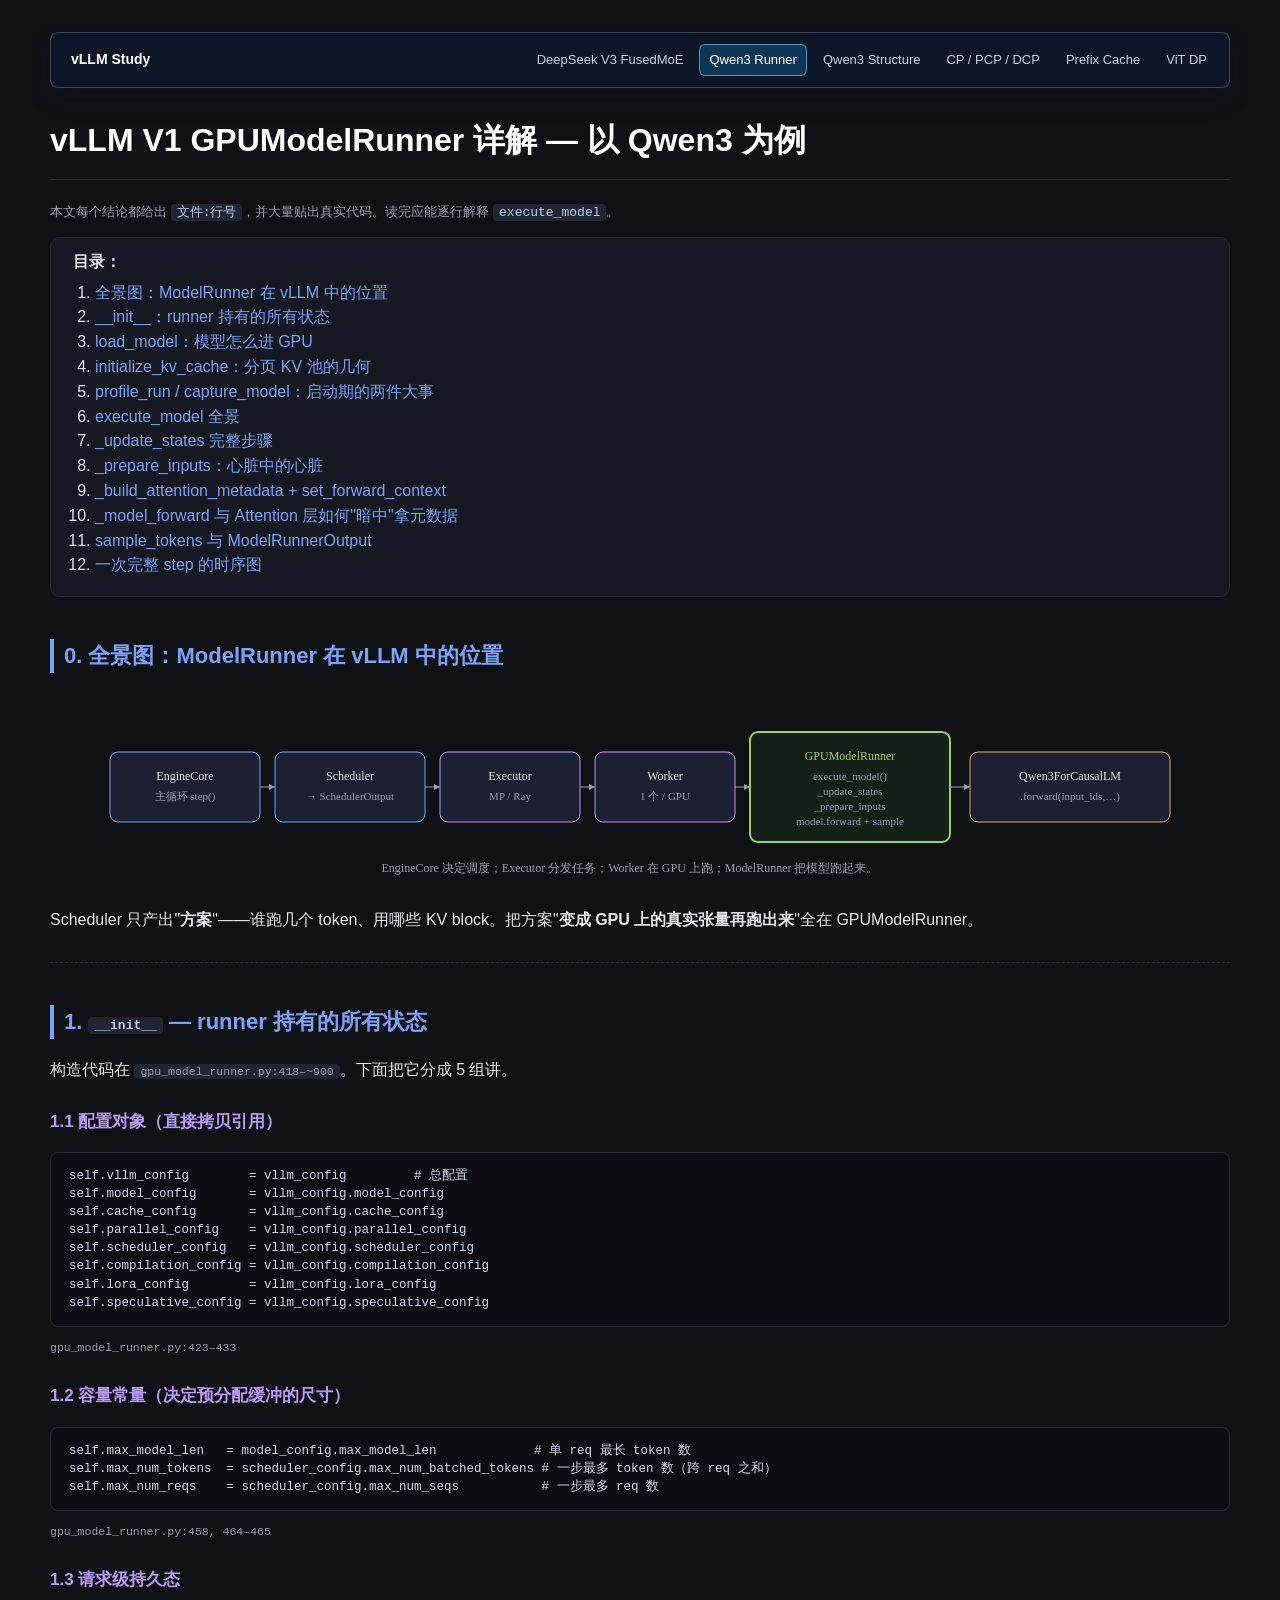
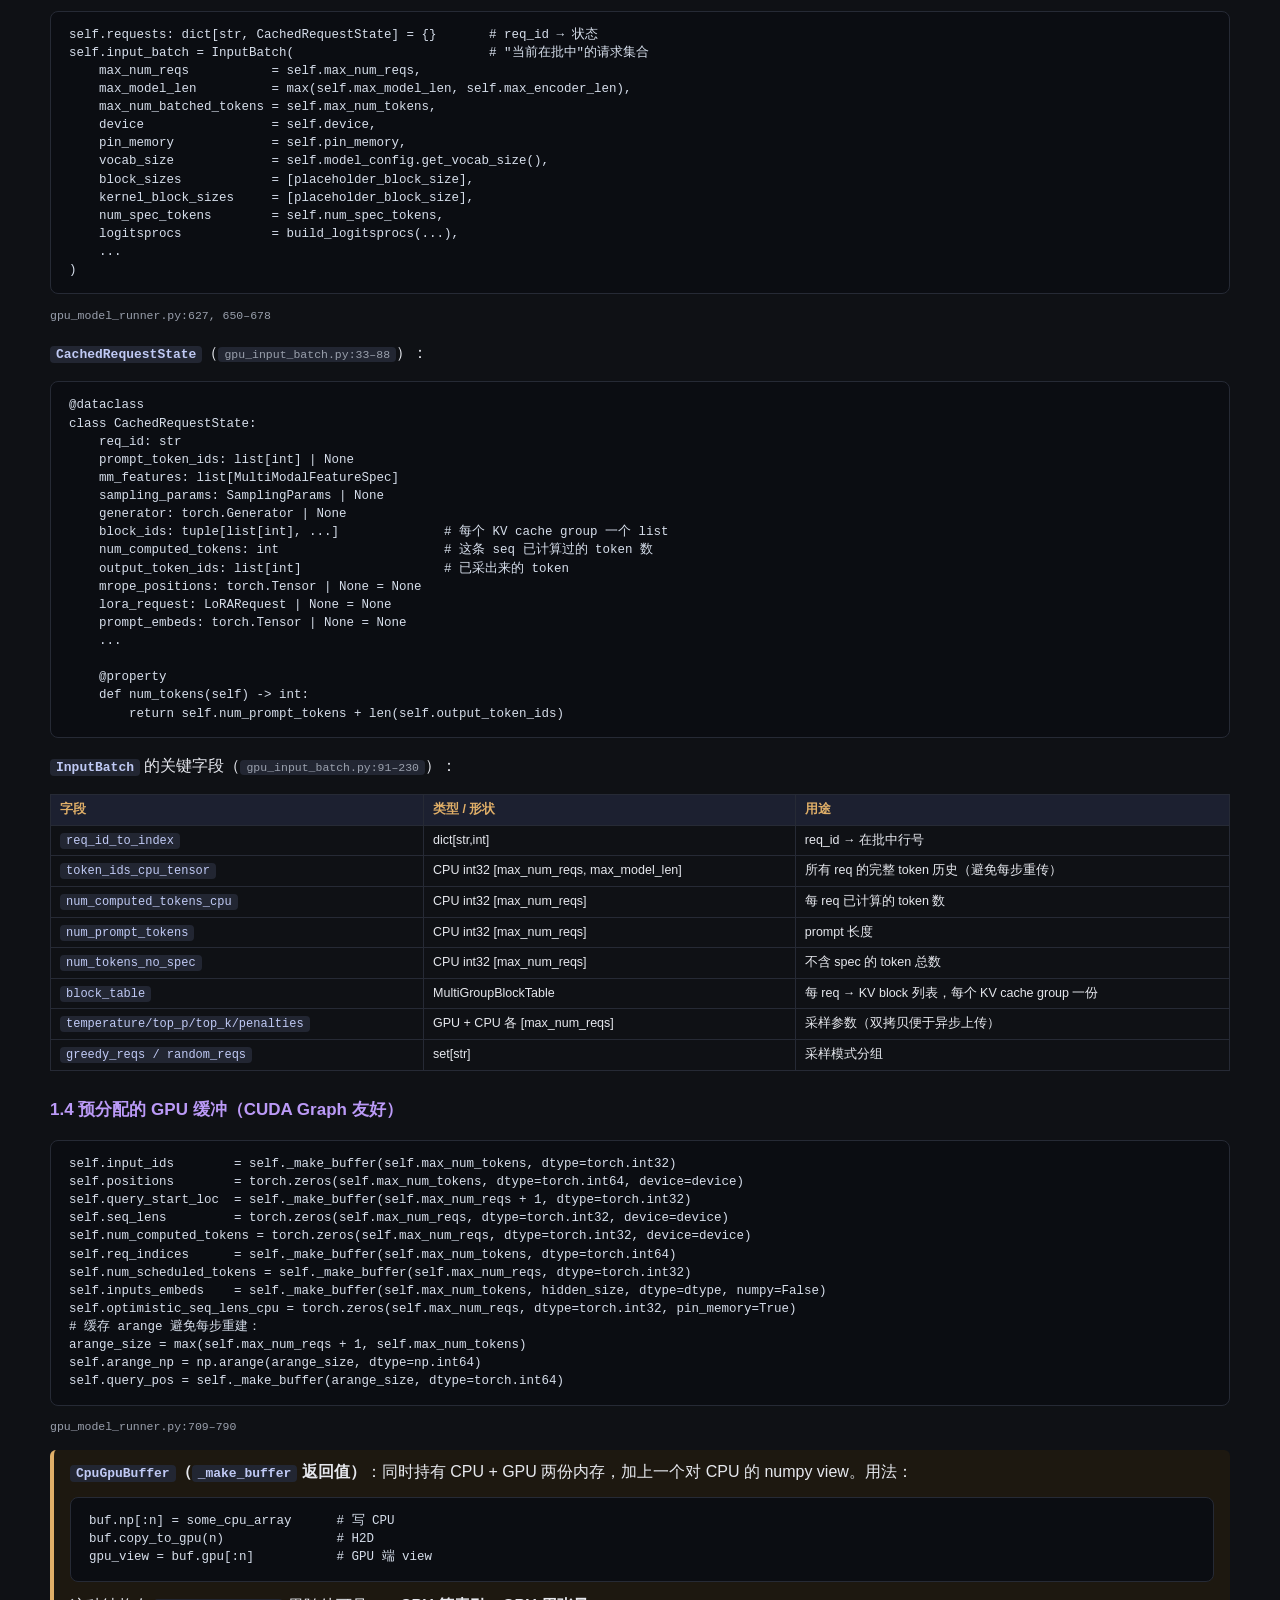
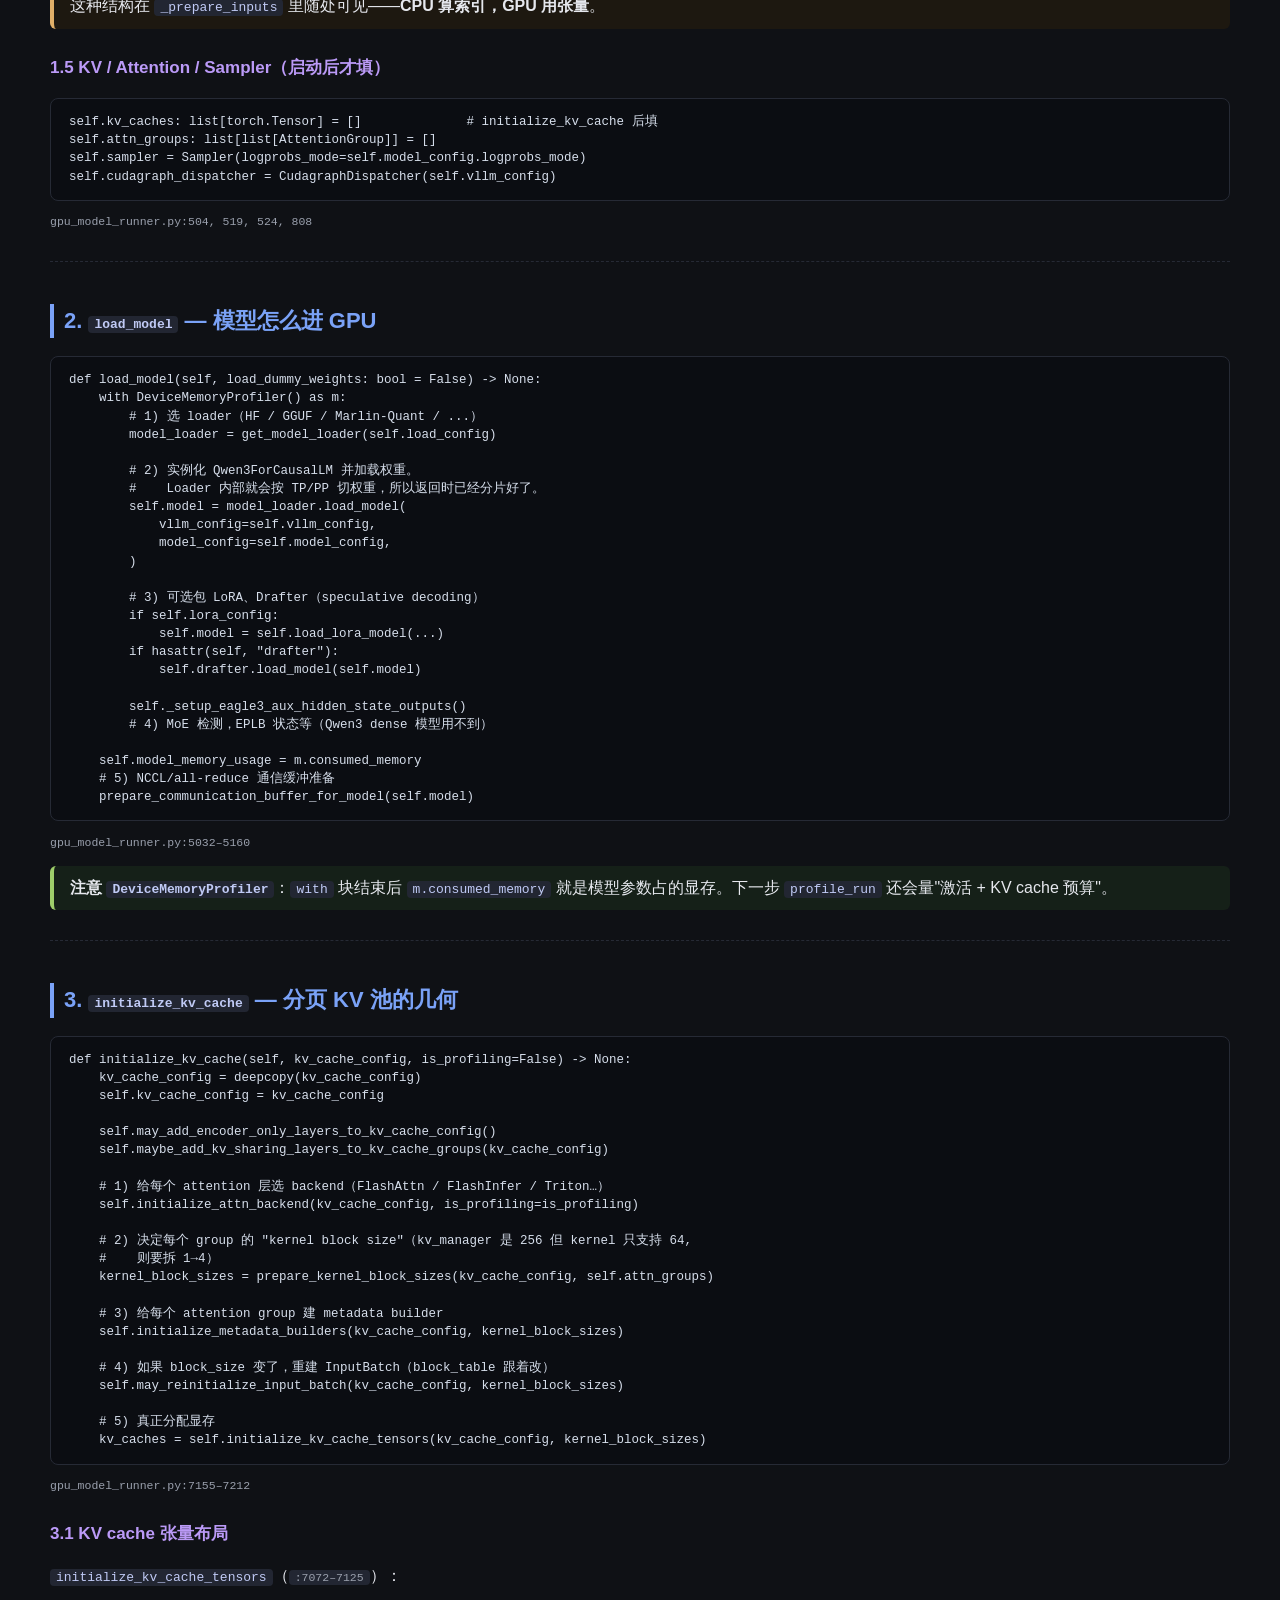
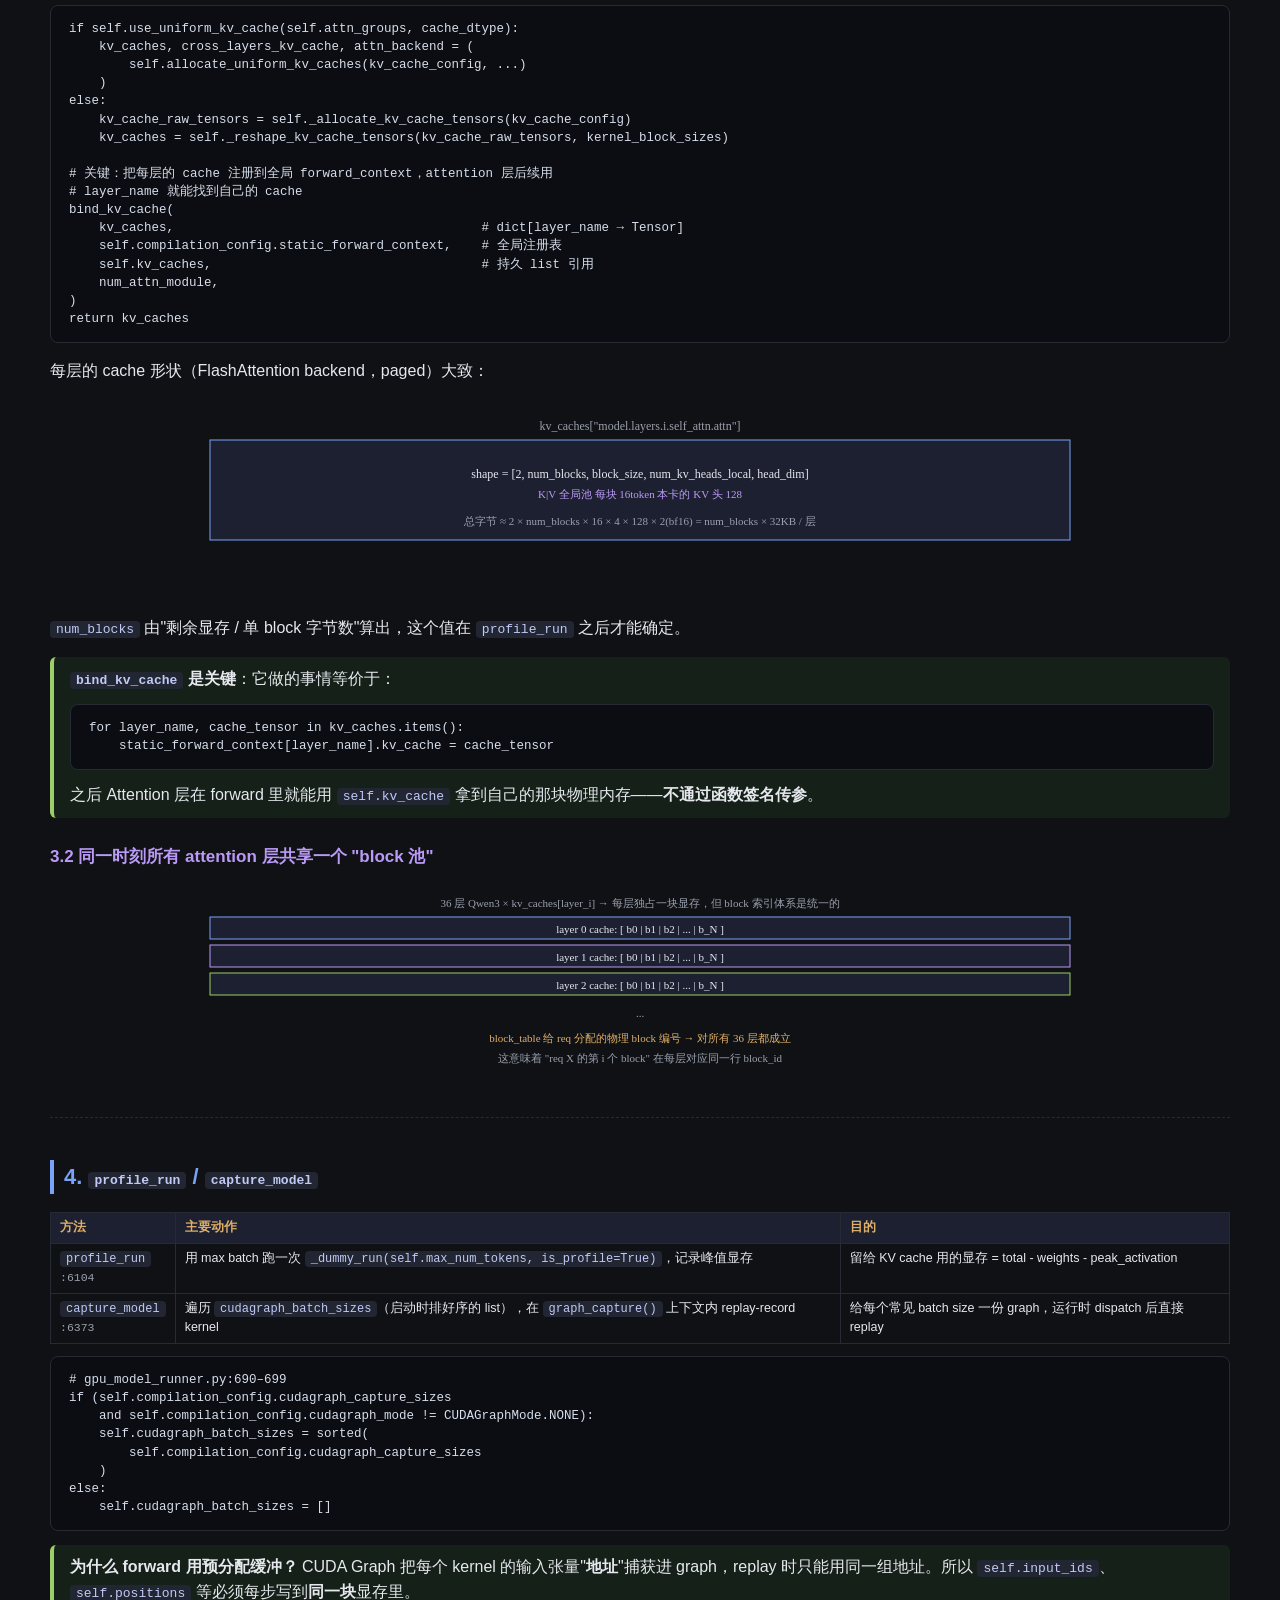
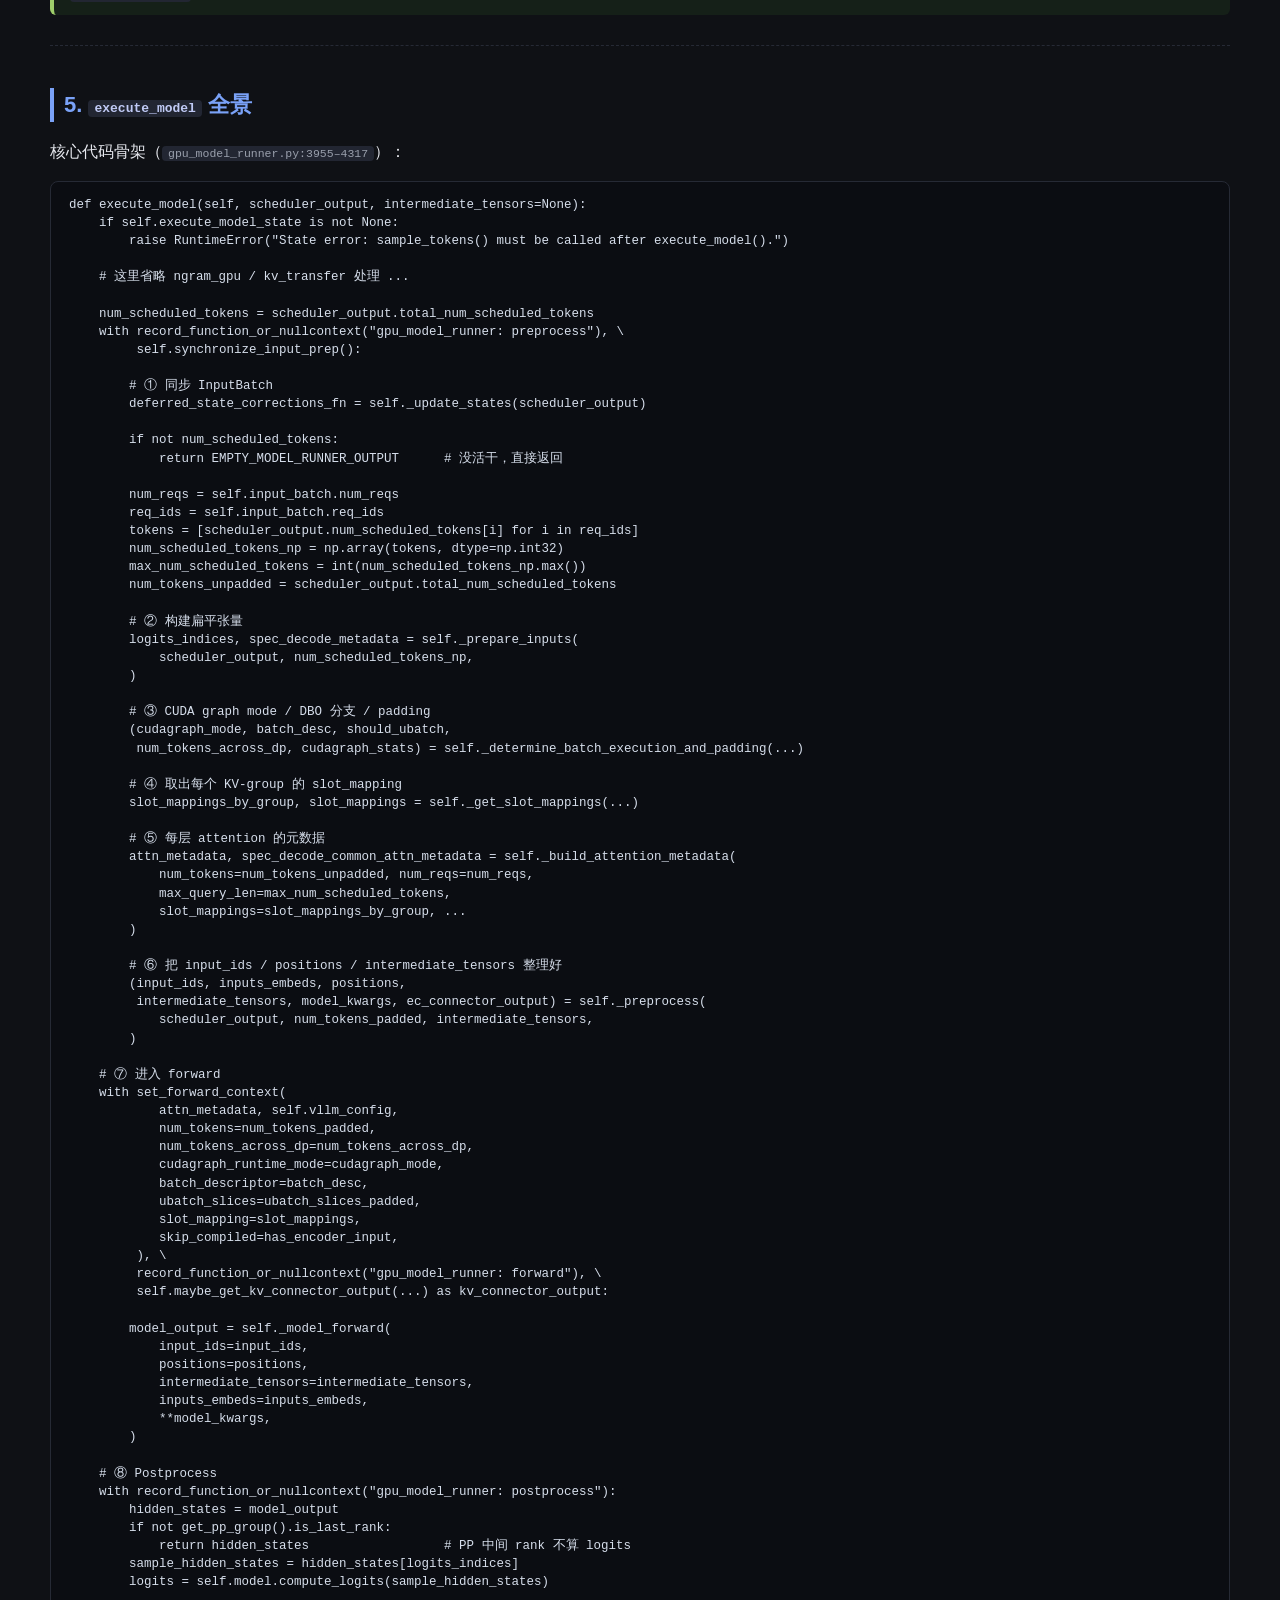
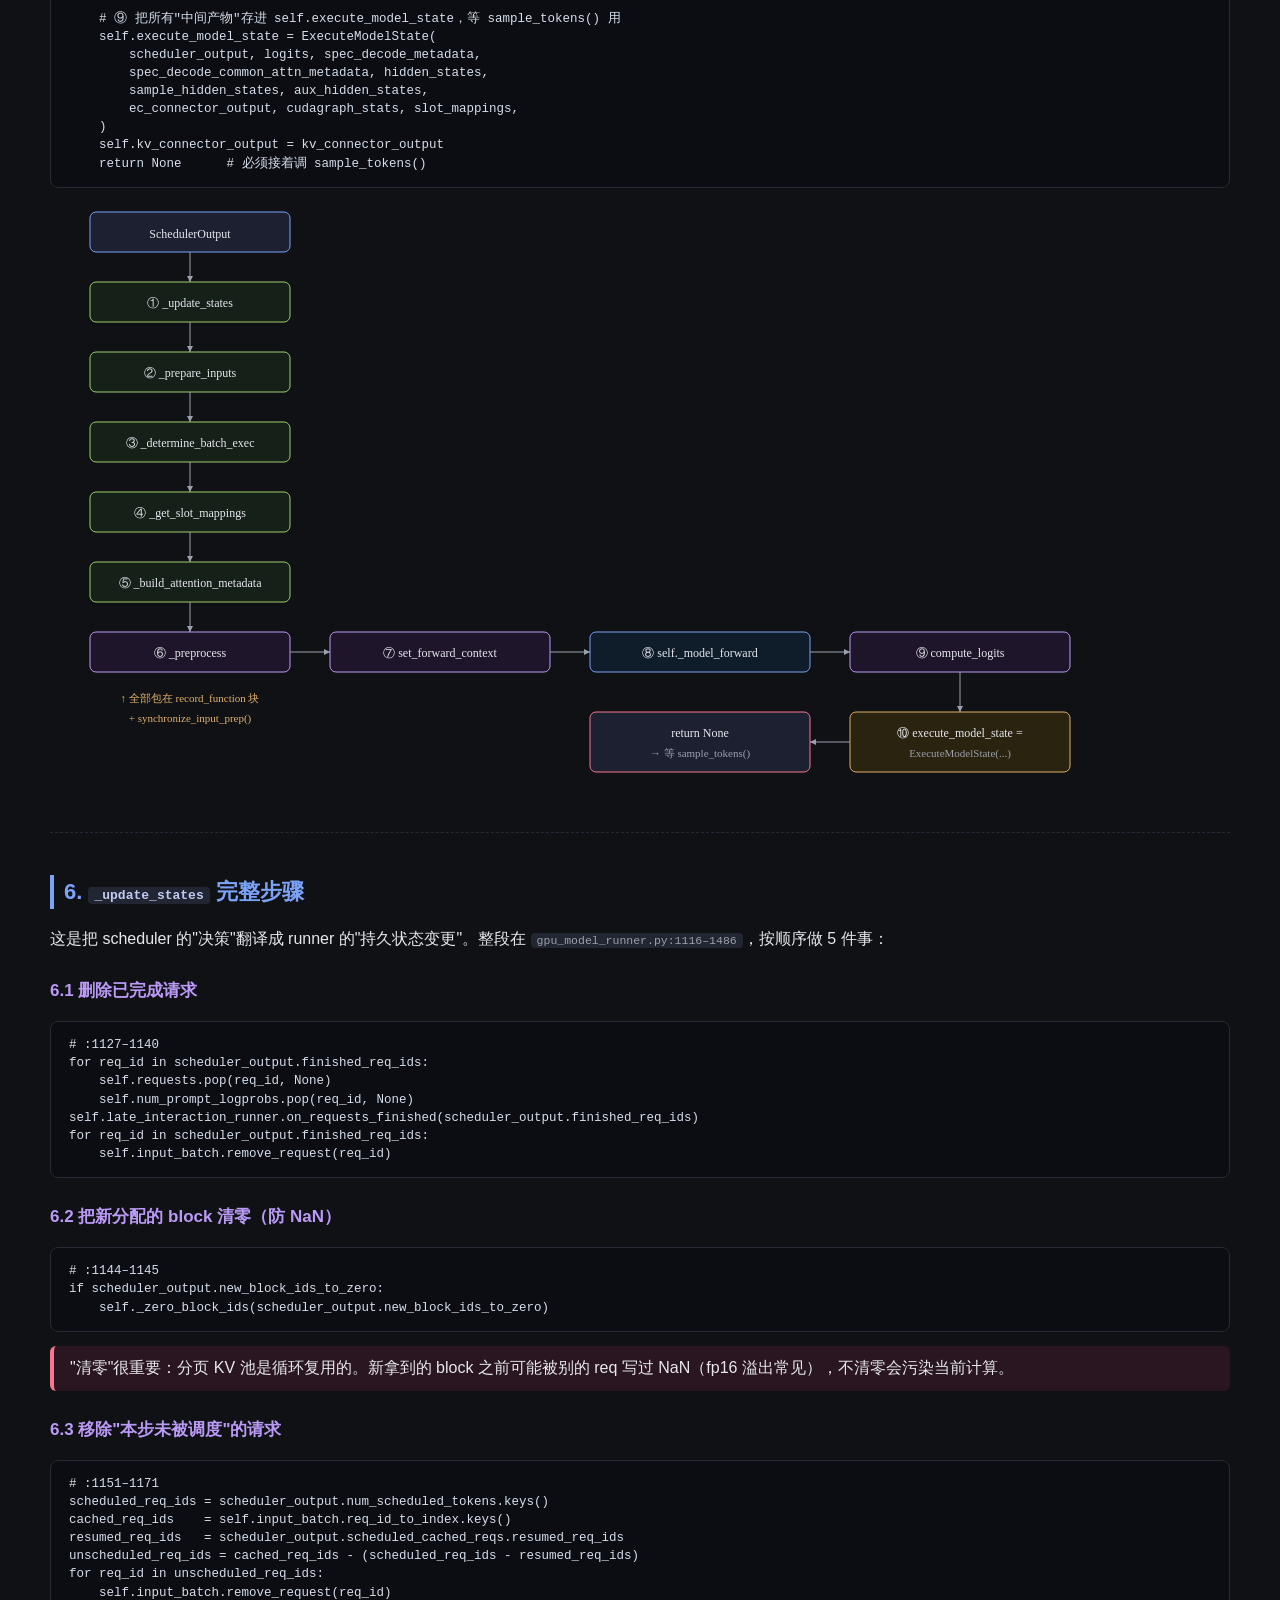
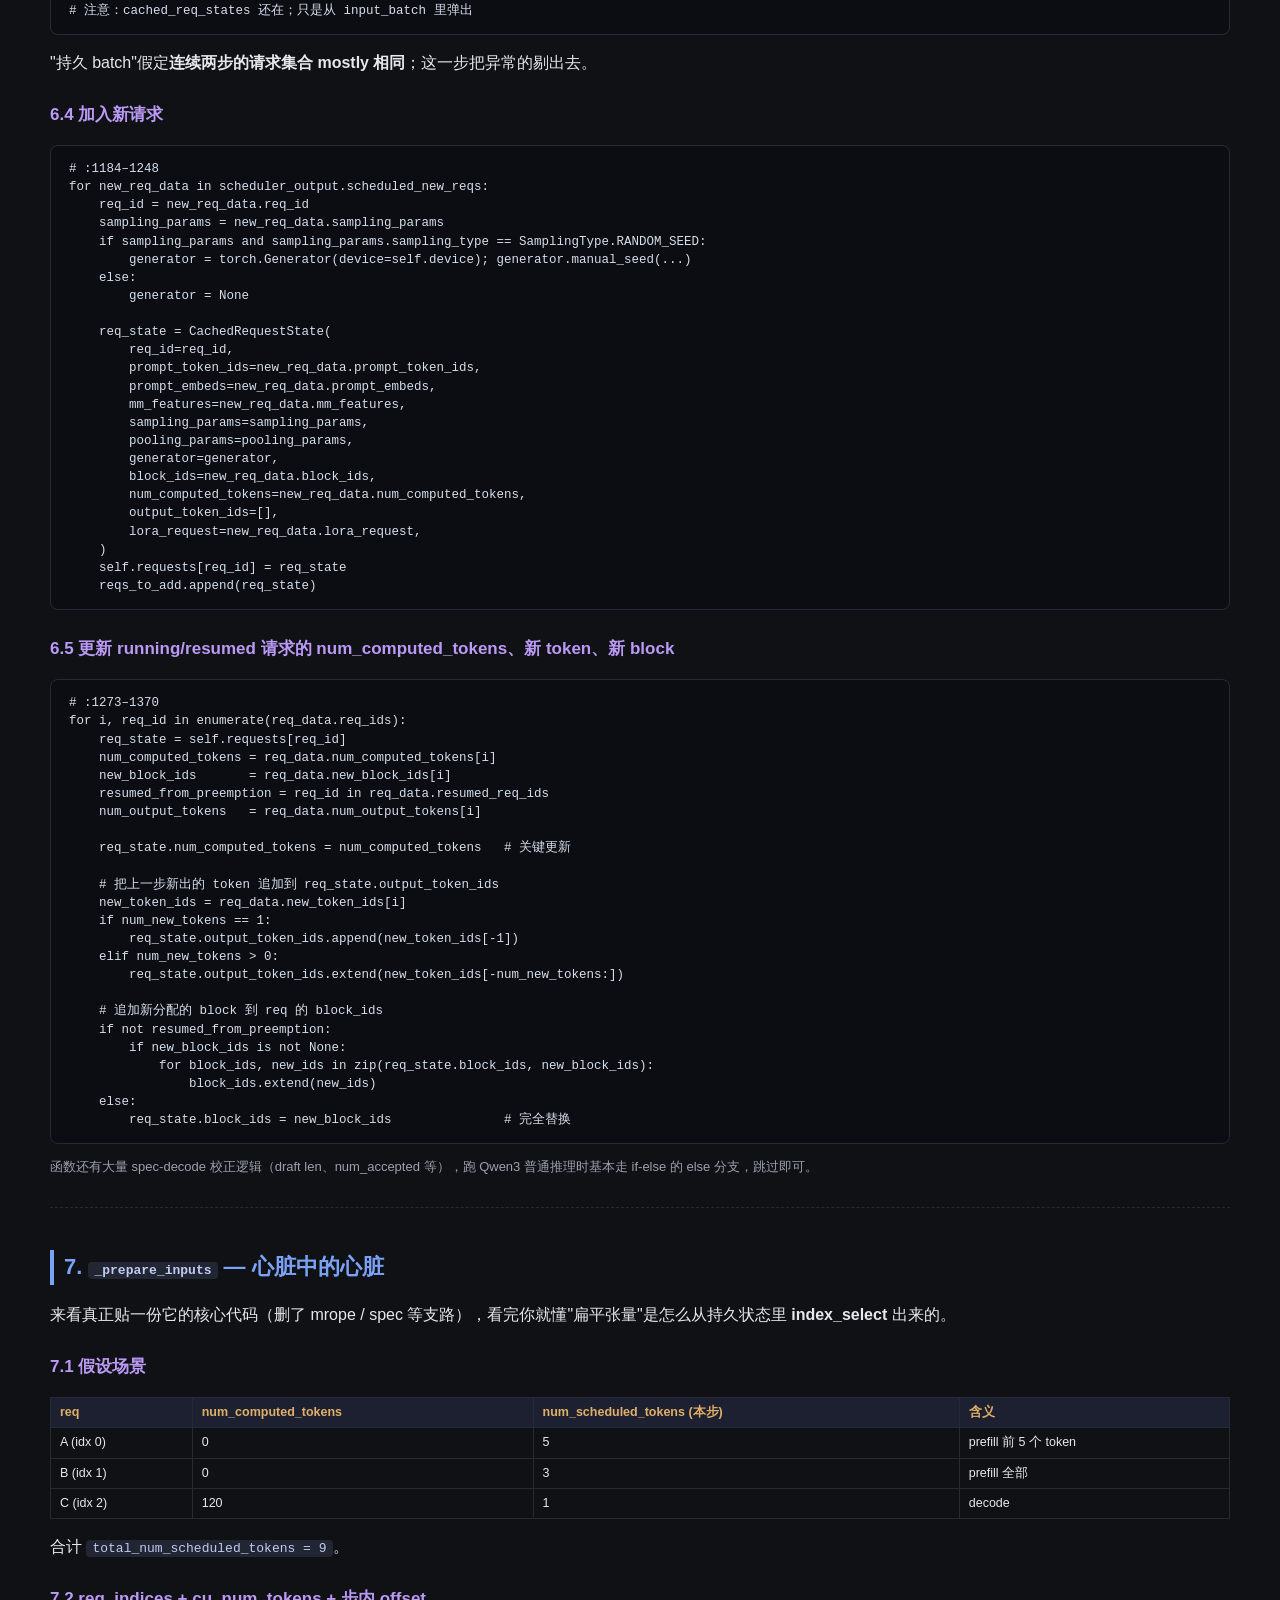
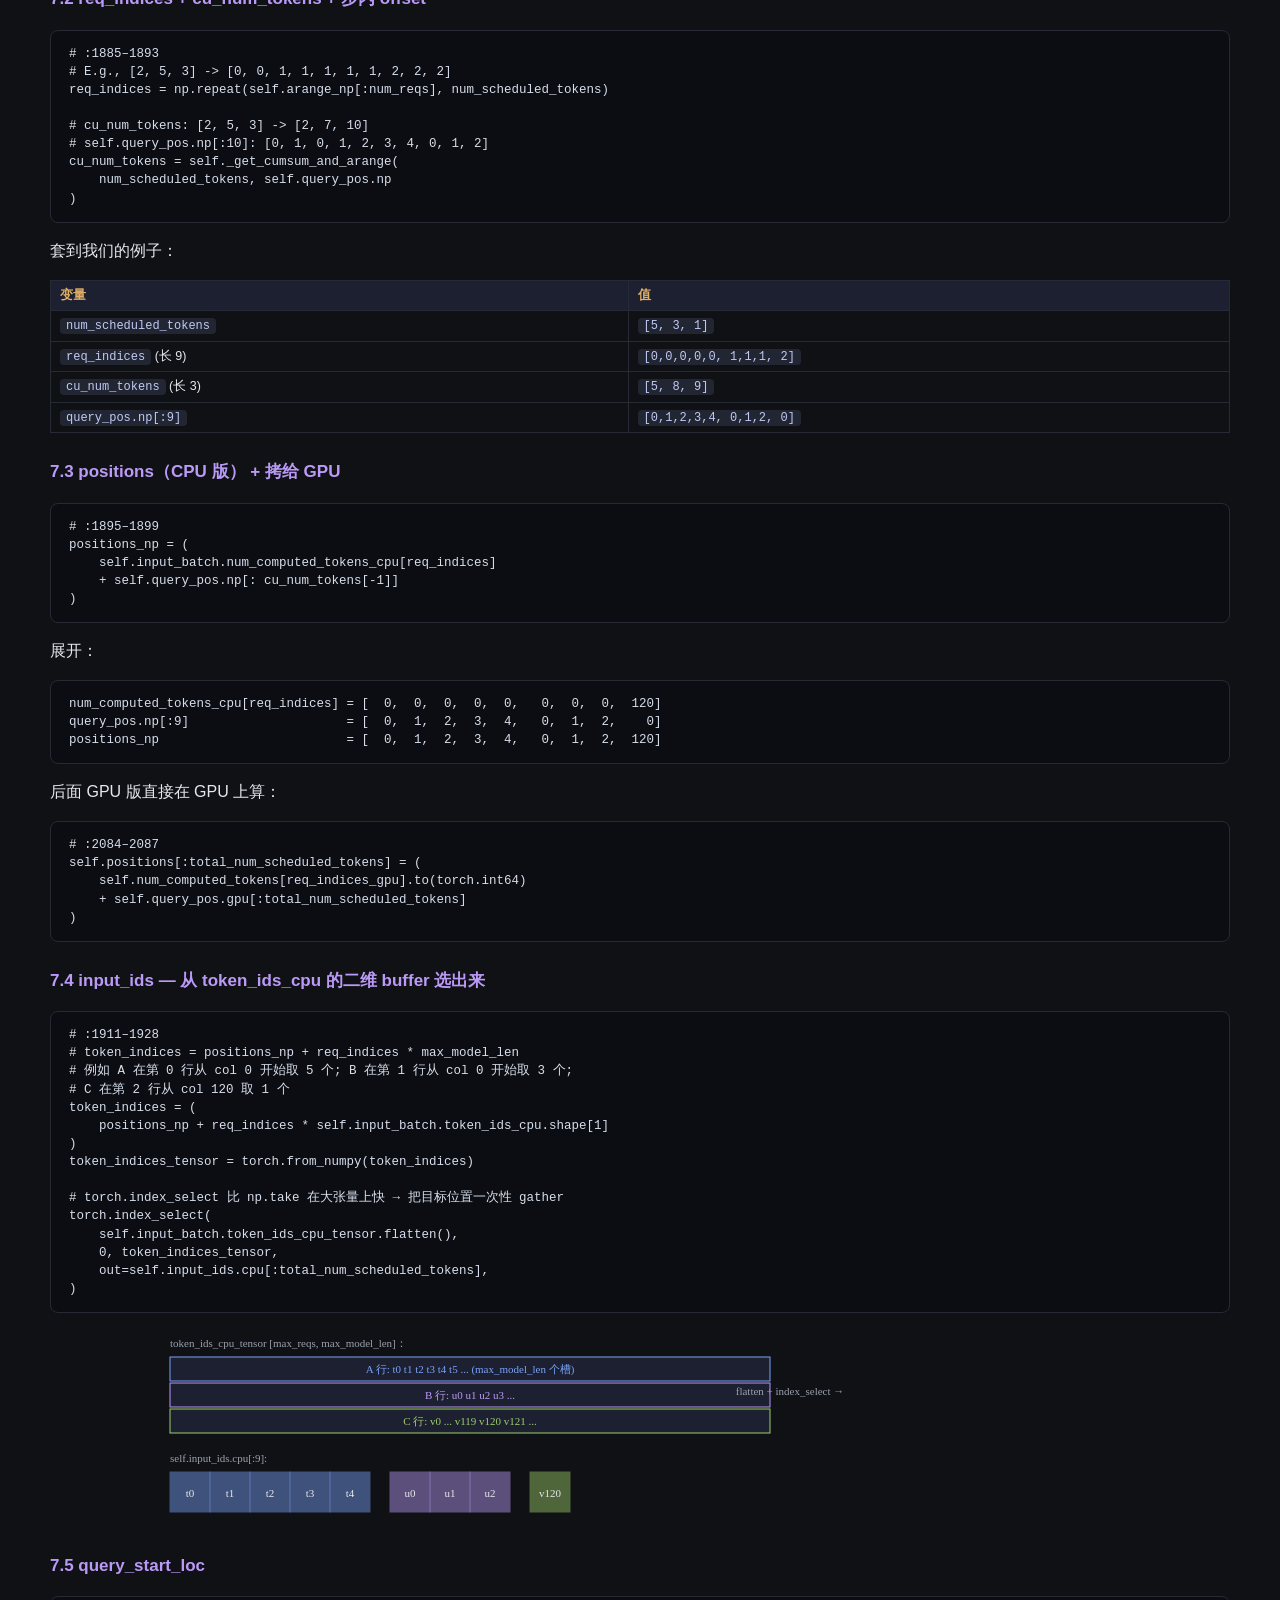
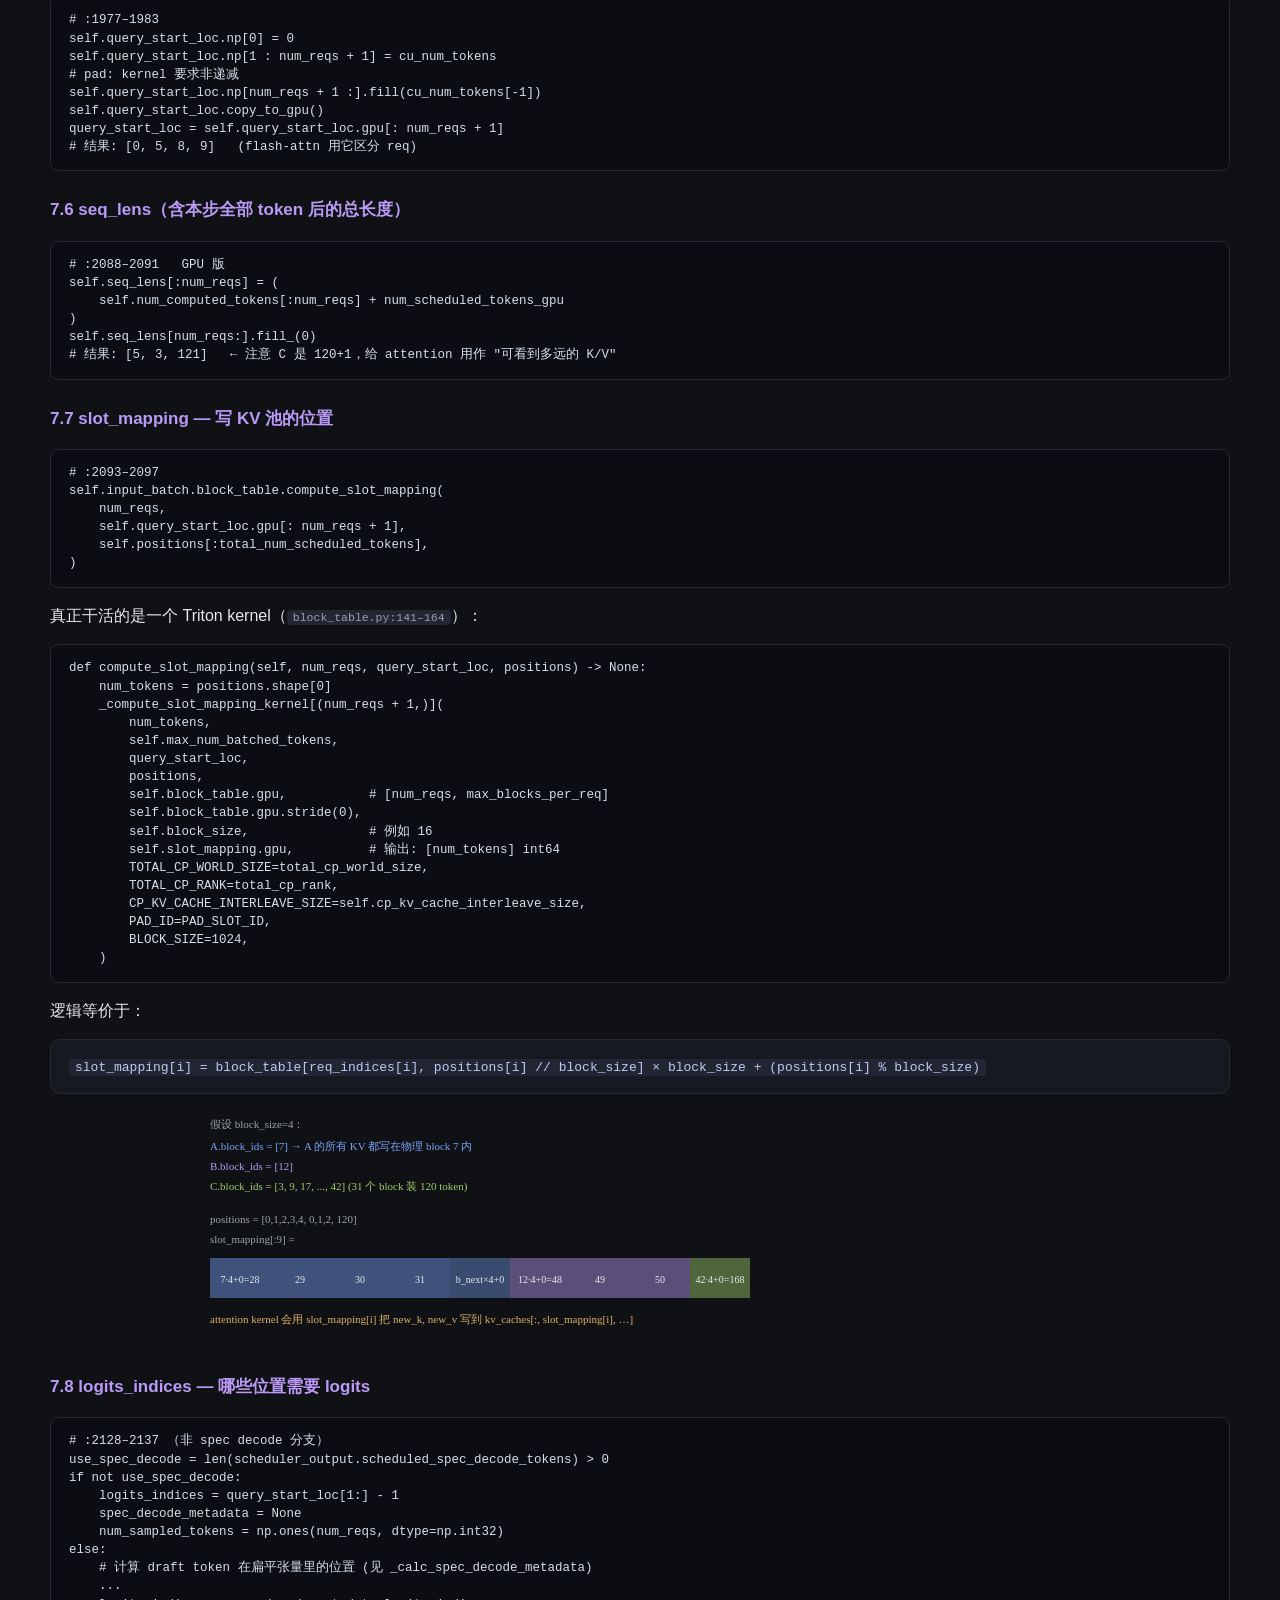
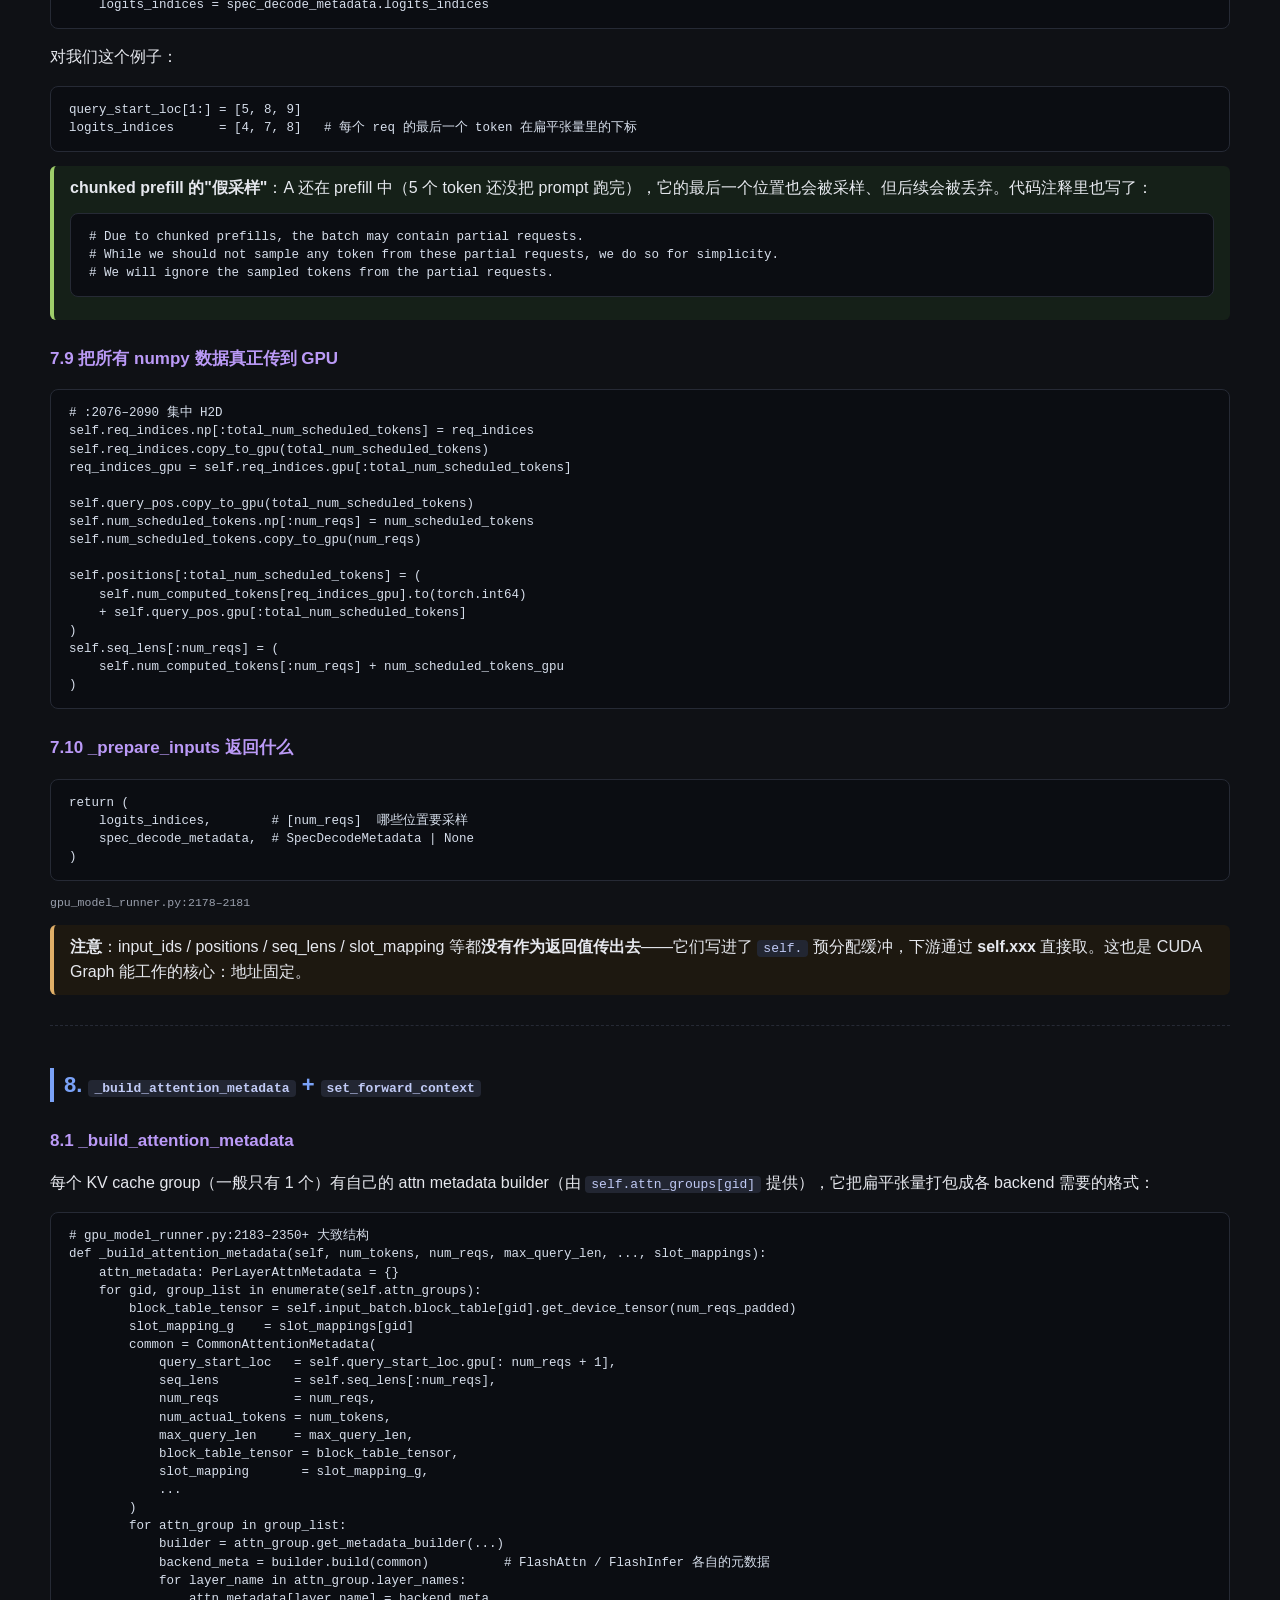
==== commit 326c545a: "Add vLLM ViT DP study article" ====
--- a/site/qwen3_model_runner.html
+++ b/site/qwen3_model_runner.html
@@ -43,6 +43,17 @@
 <link rel="stylesheet" href="./nav.css">
 </head>
 <body>
+<nav class="study-topnav" aria-label="Study note navigation">
+  <a class="study-topnav__brand" href="./">vLLM Study</a>
+  <div class="study-topnav__links">
+    <a class="study-topnav__link" href="./">DeepSeek V3 FusedMoE</a>
+    <a class="study-topnav__link" href="./qwen3_model_runner.html" aria-current="page">Qwen3 Runner</a>
+    <a class="study-topnav__link" href="./qwen3_structure.html">Qwen3 Structure</a>
+    <a class="study-topnav__link" href="./vllm_cp_pcp_dcp.html">CP / PCP / DCP</a>
+    <a class="study-topnav__link" href="./vllm_prefix_cache.html">Prefix Cache</a>
+    <a class="study-topnav__link" href="./vllm_vit_dp.html">ViT DP</a>
+  </div>
+</nav>
 
 <h1>vLLM V1 GPUModelRunner 详解 — 以 Qwen3 为例</h1>
 <p class="small">本文每个结论都给出 <code>文件:行号</code>，并大量贴出真实代码。读完应能逐行解释 <code>execute_model</code>。</p>
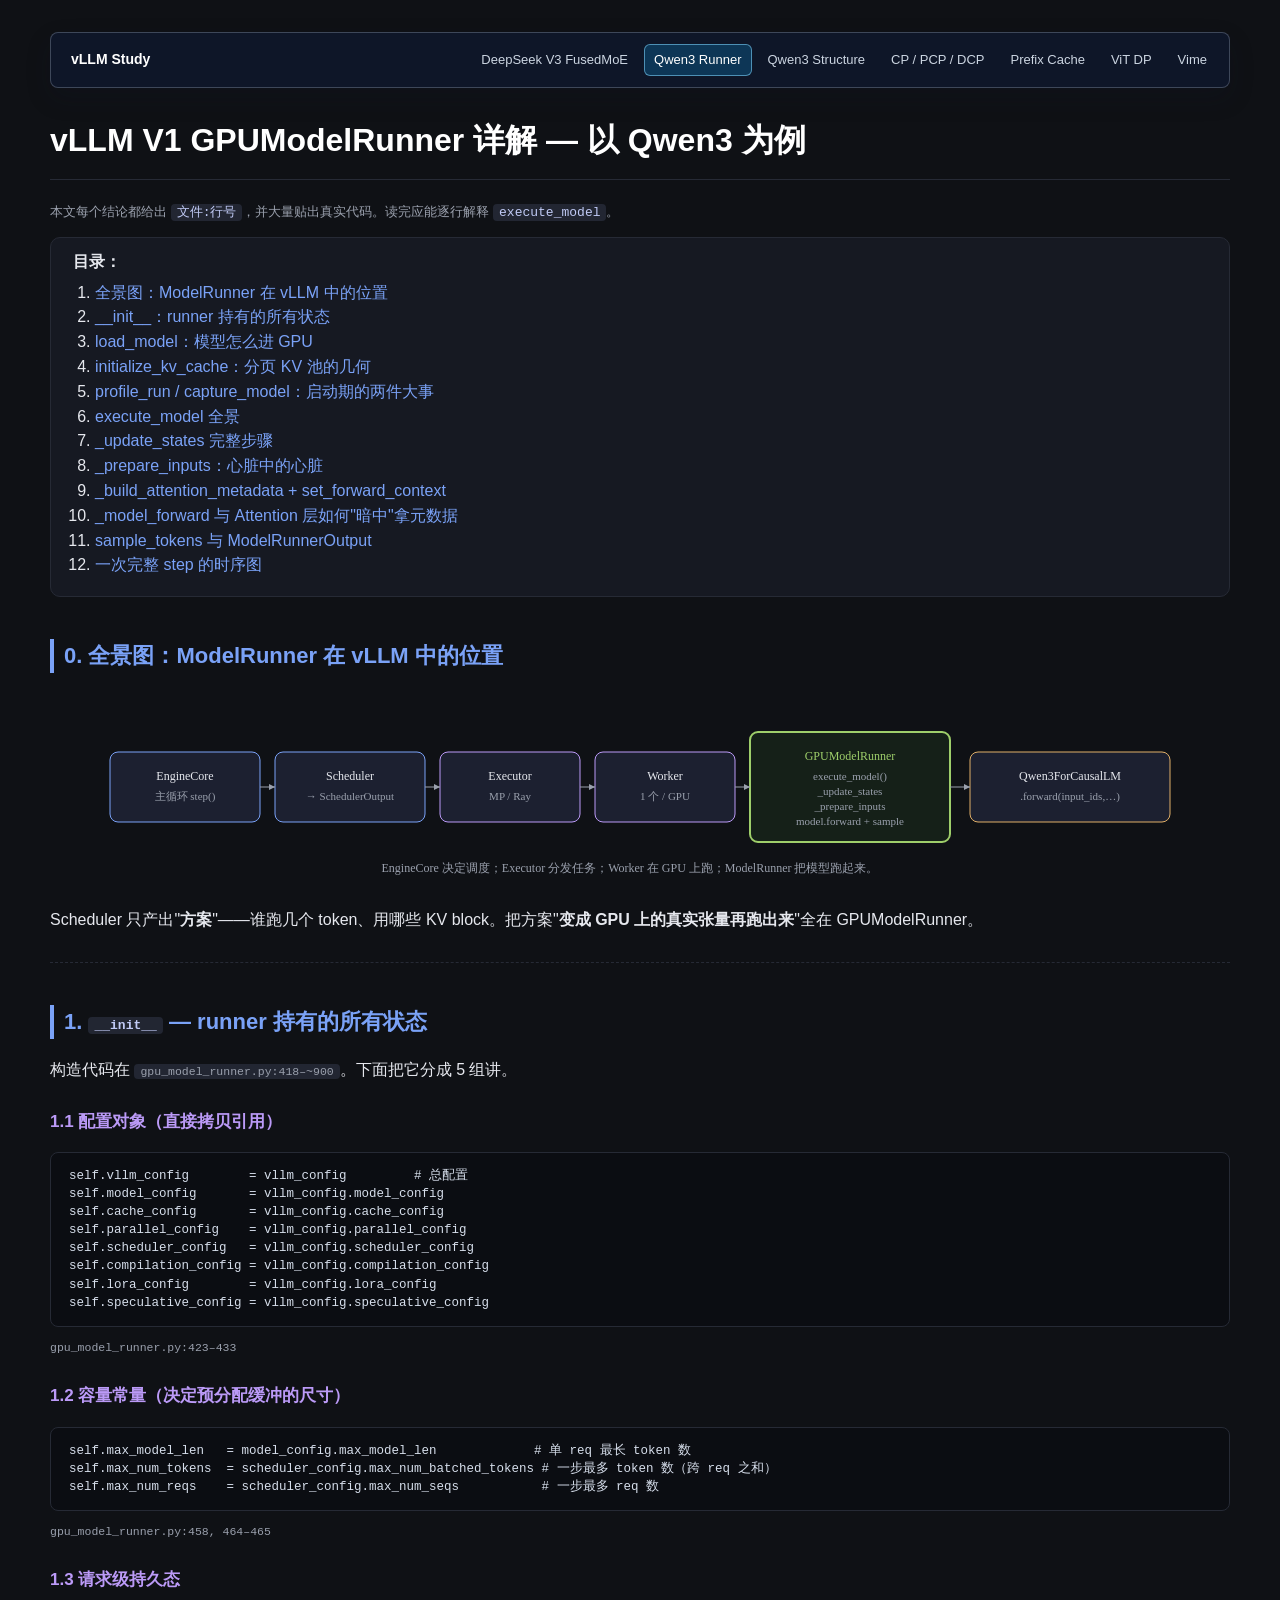
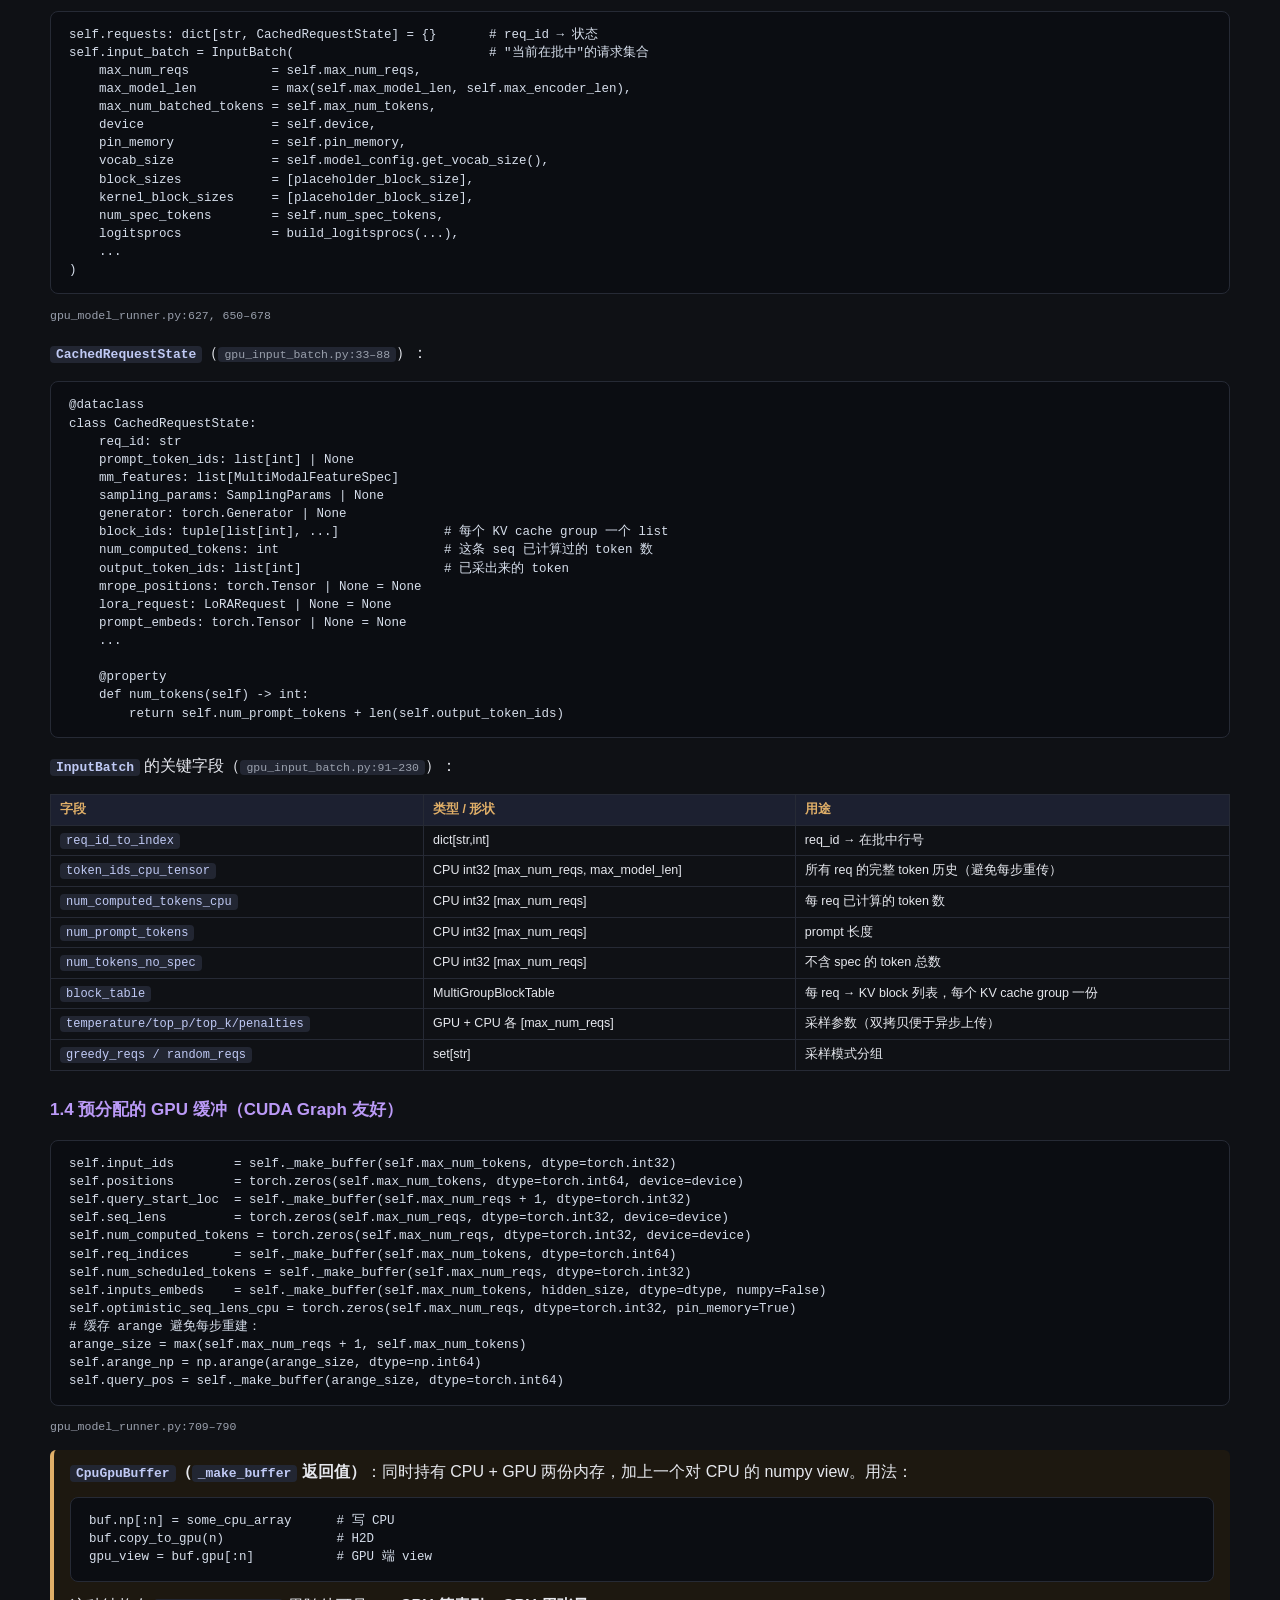
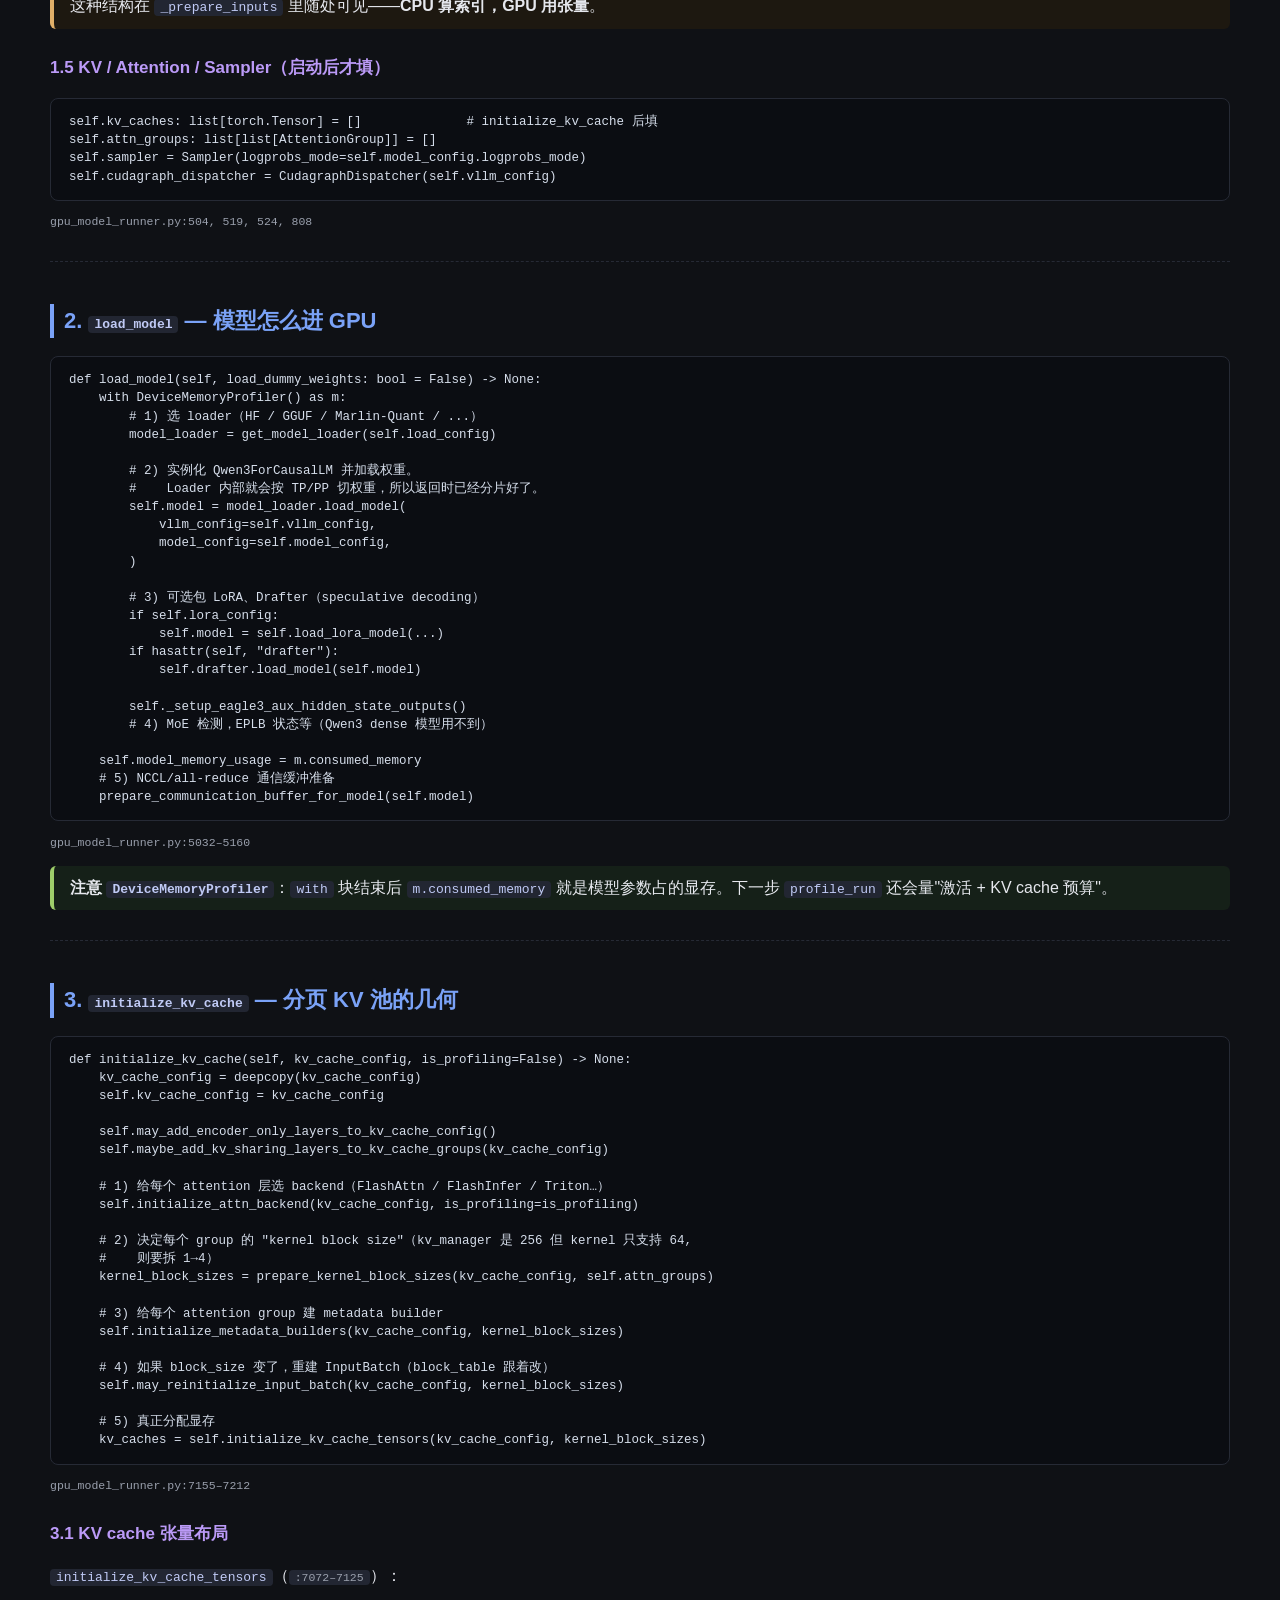
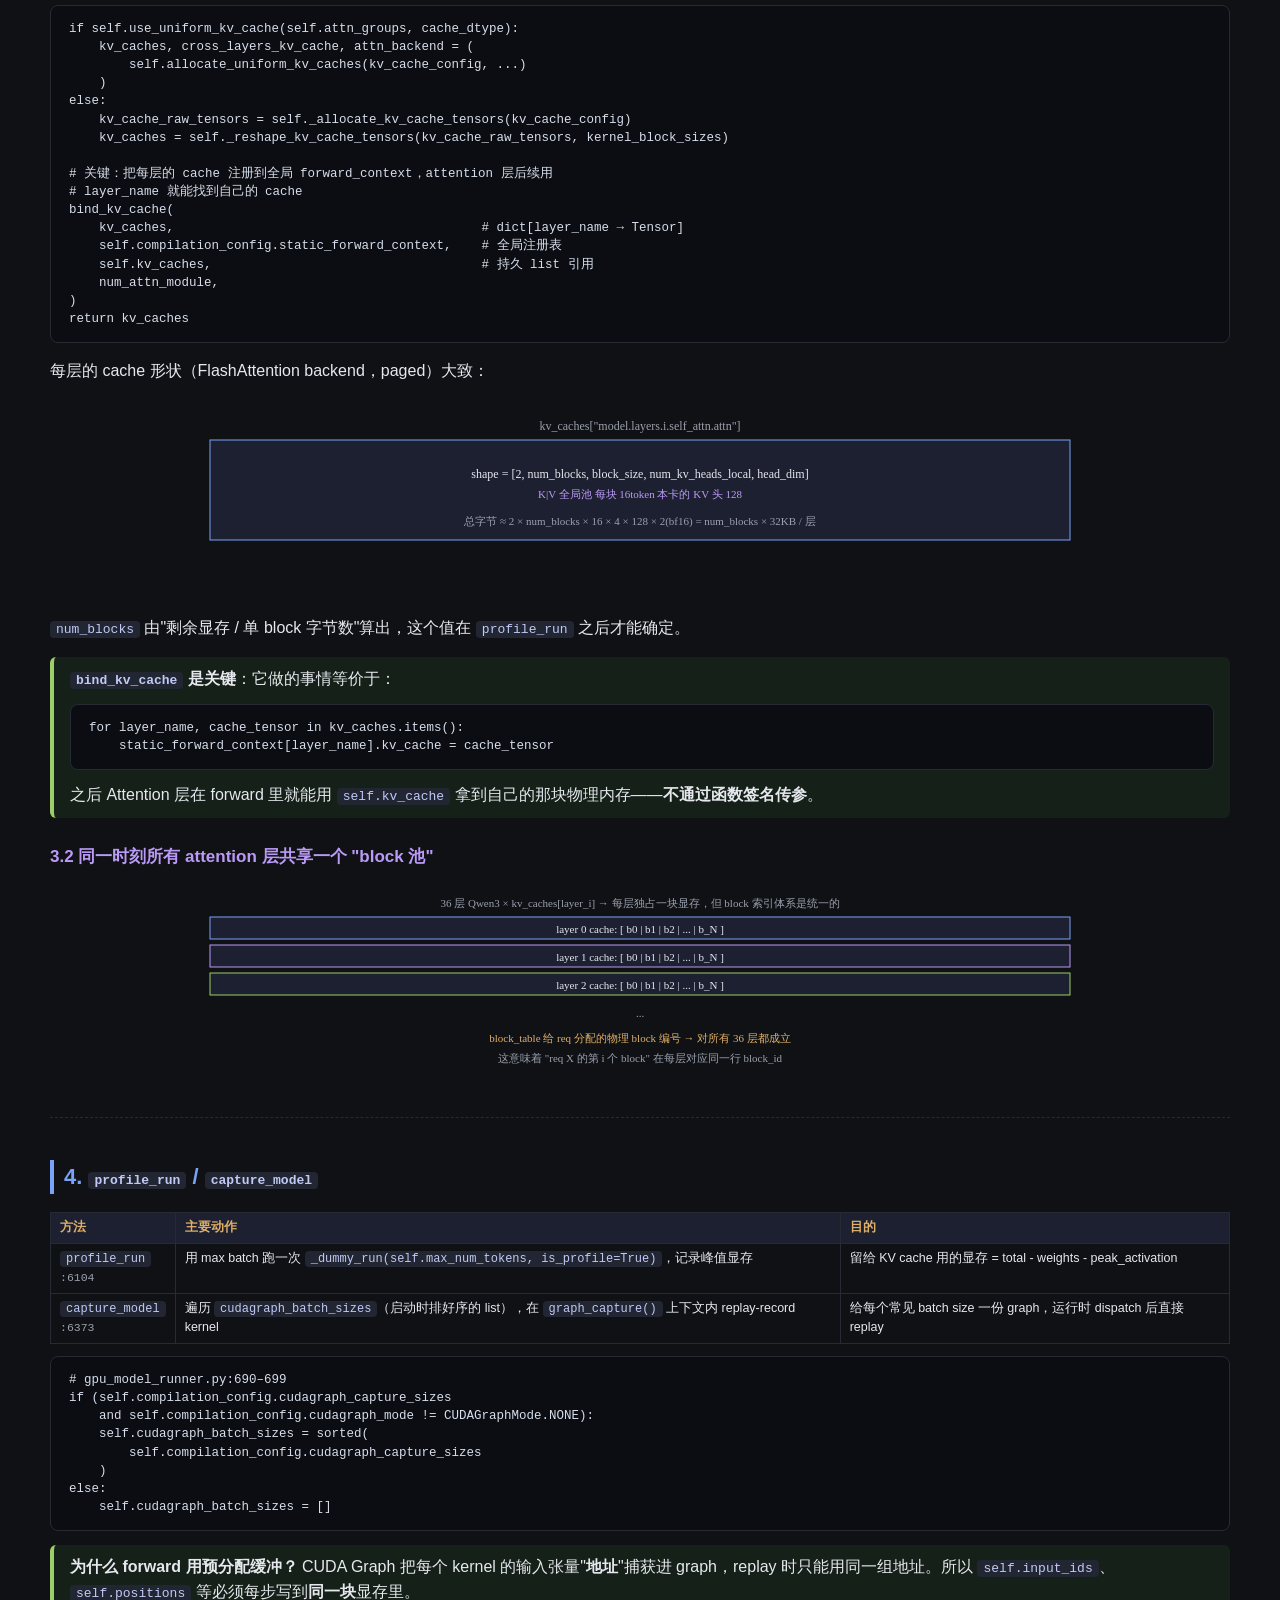
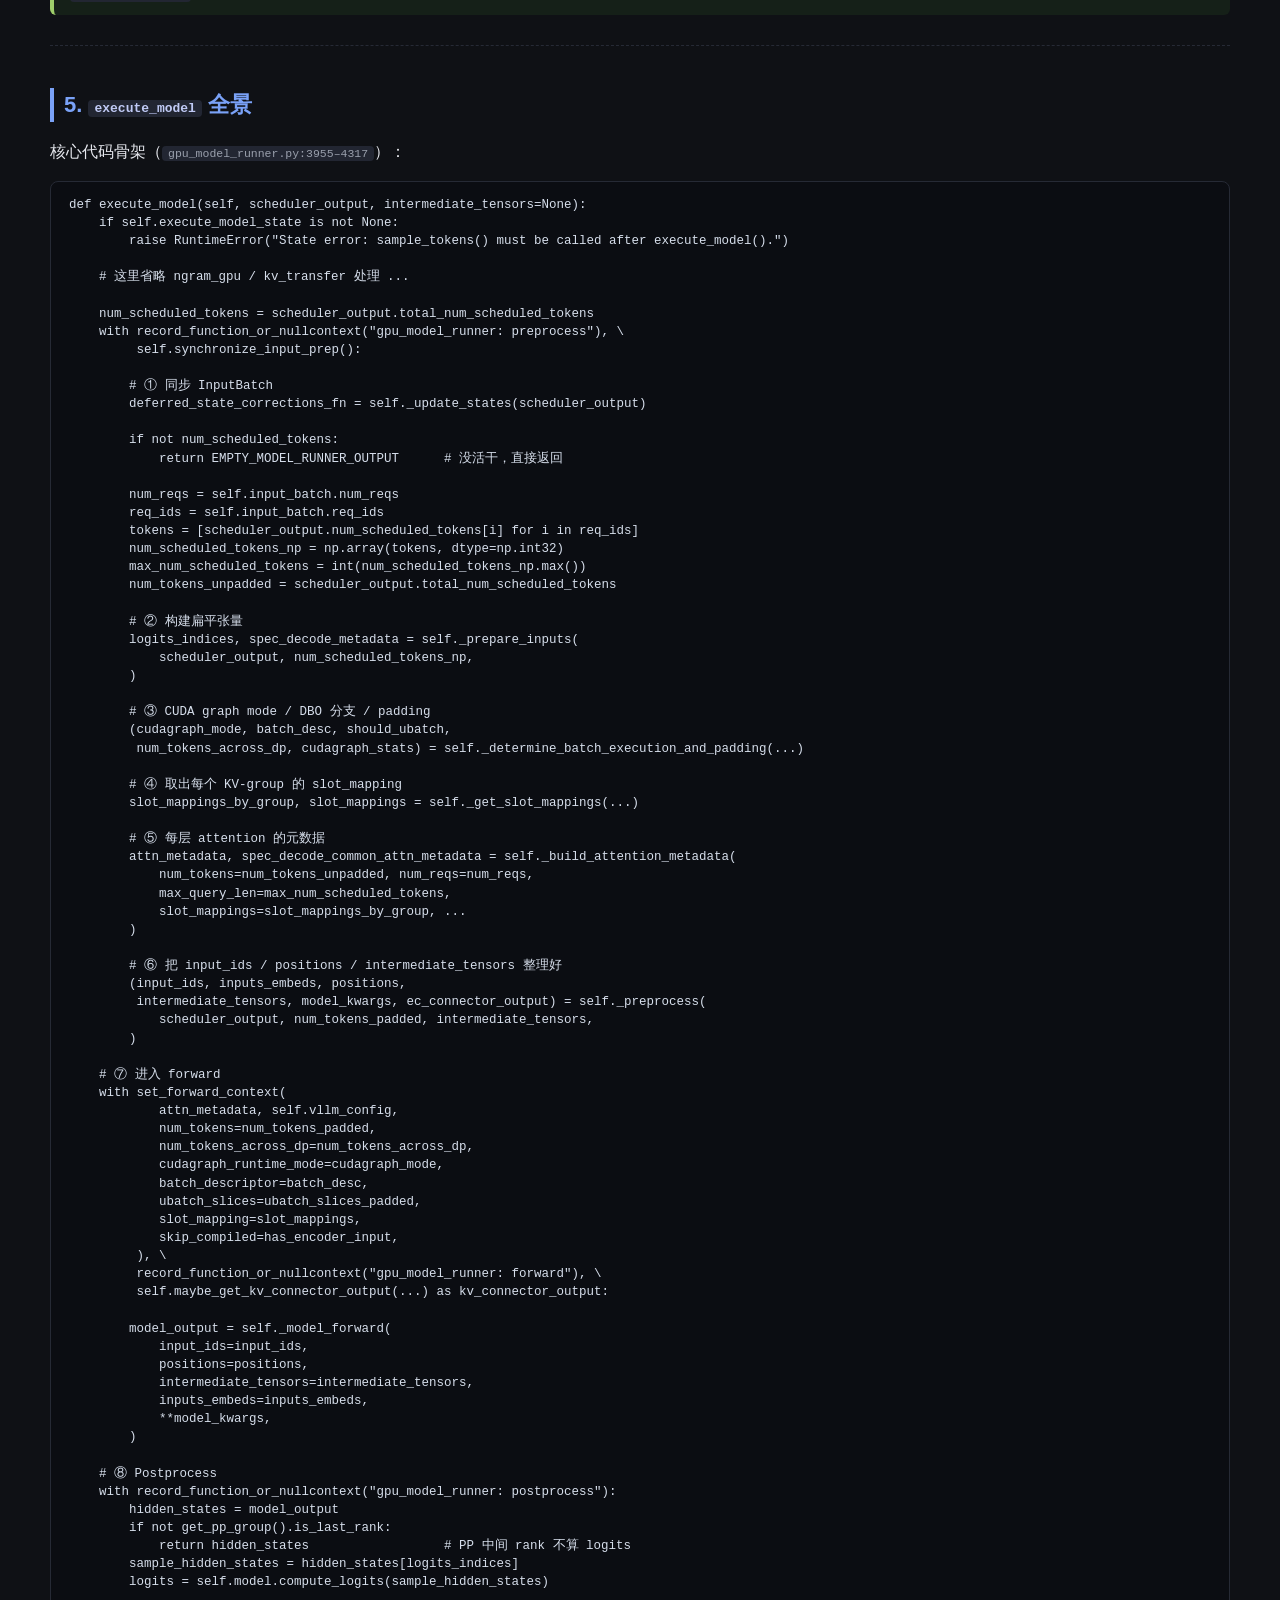
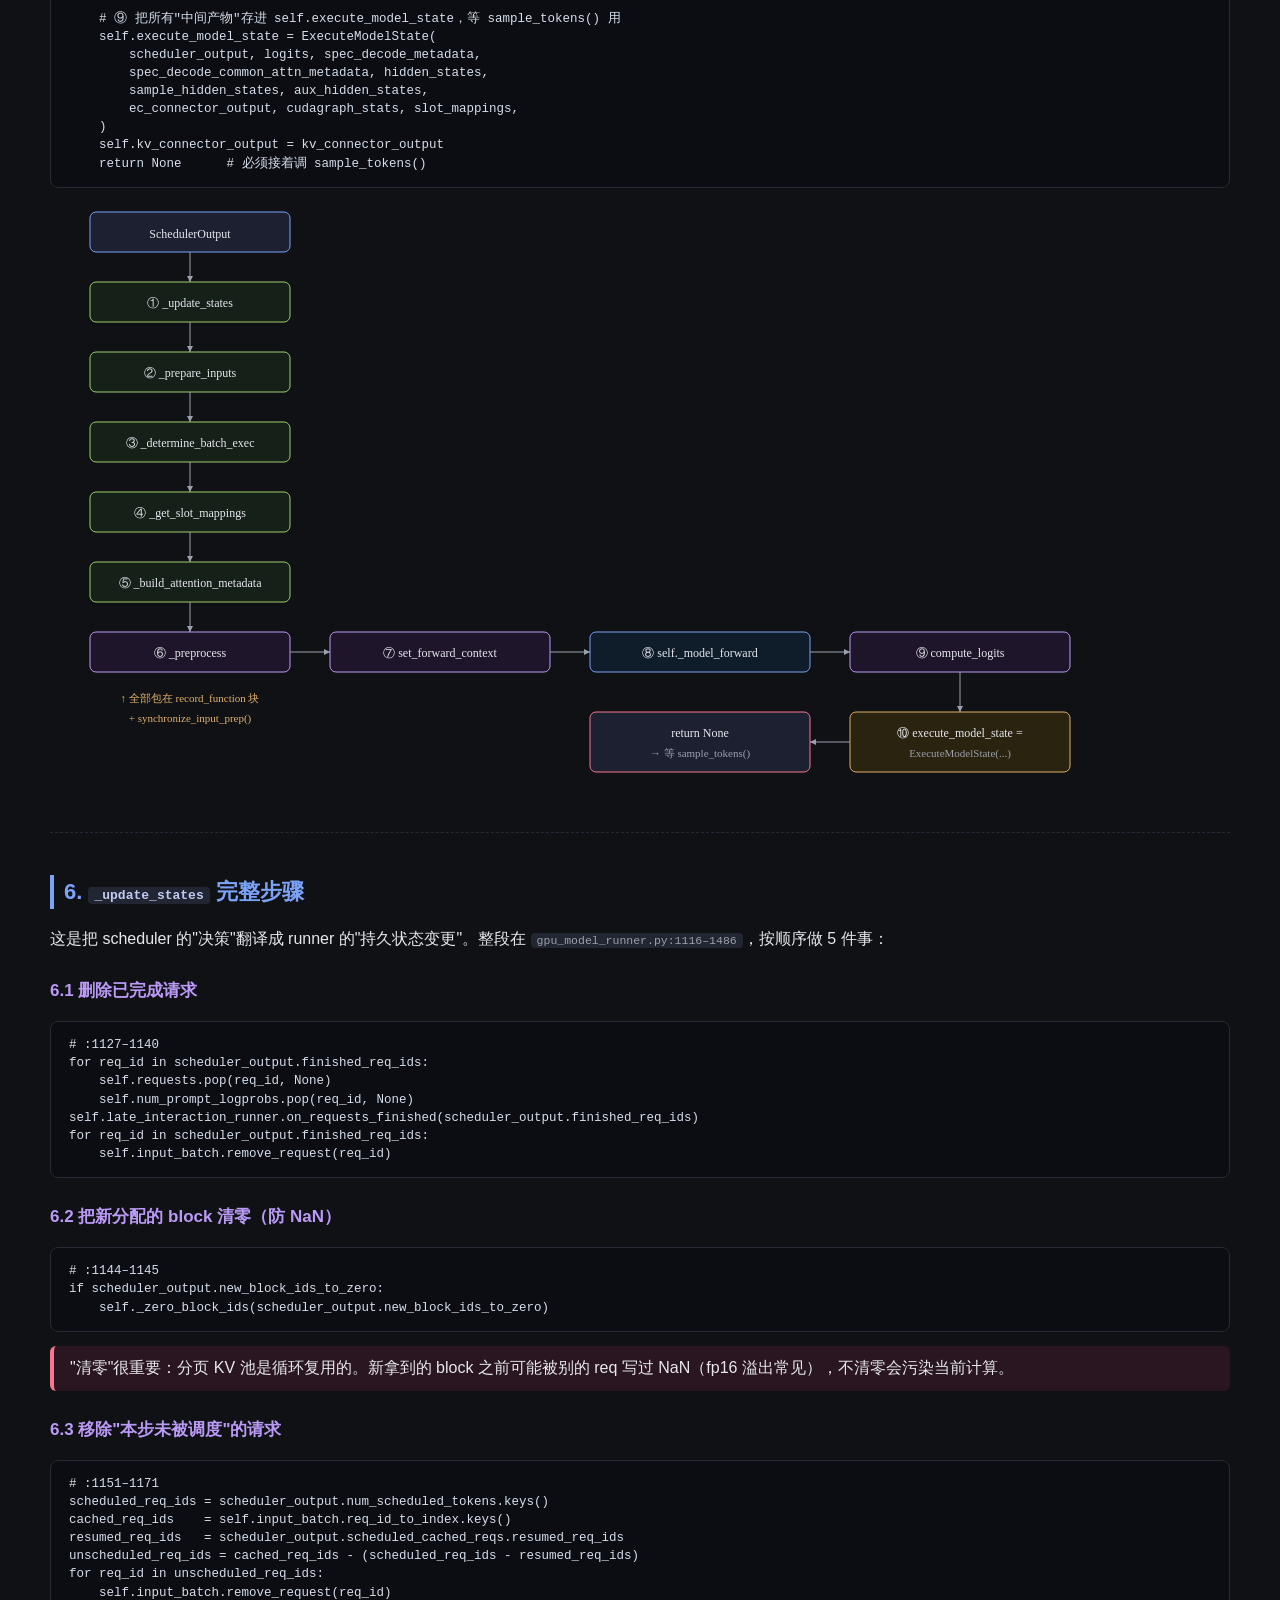
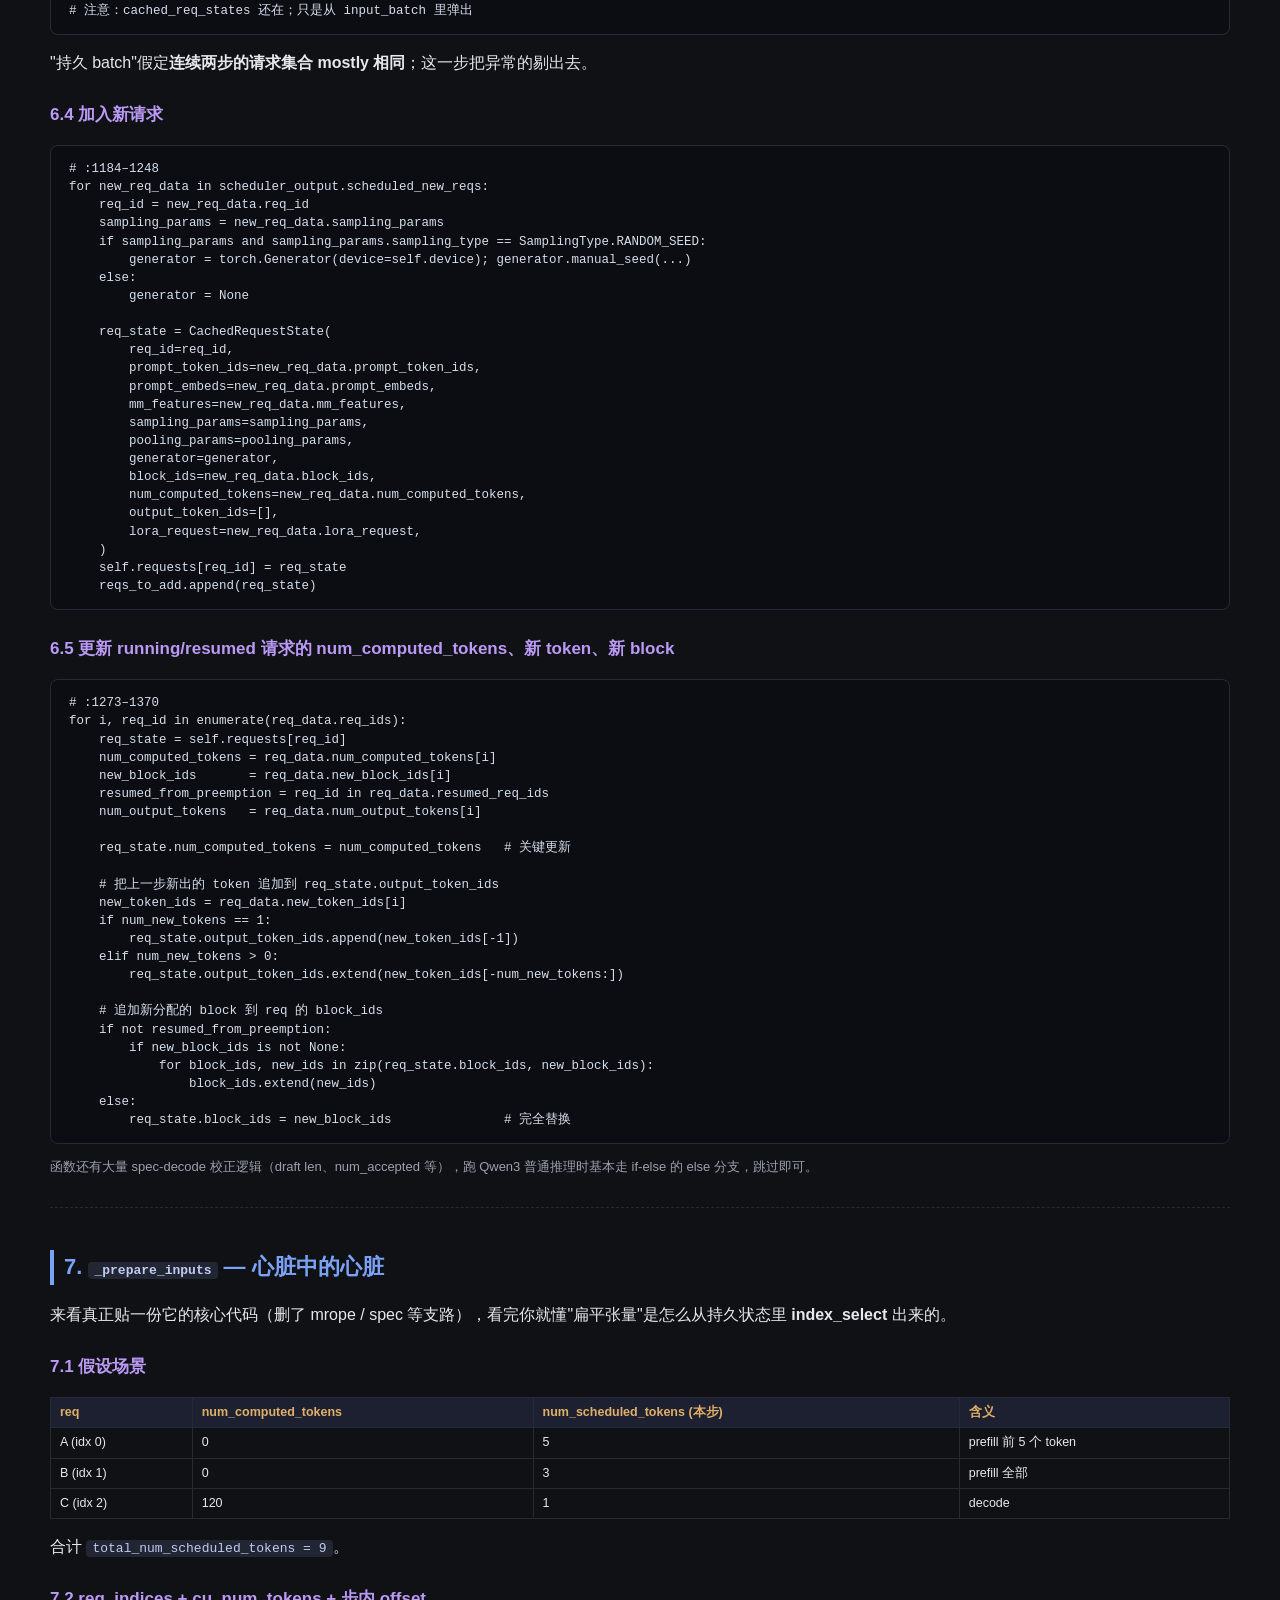
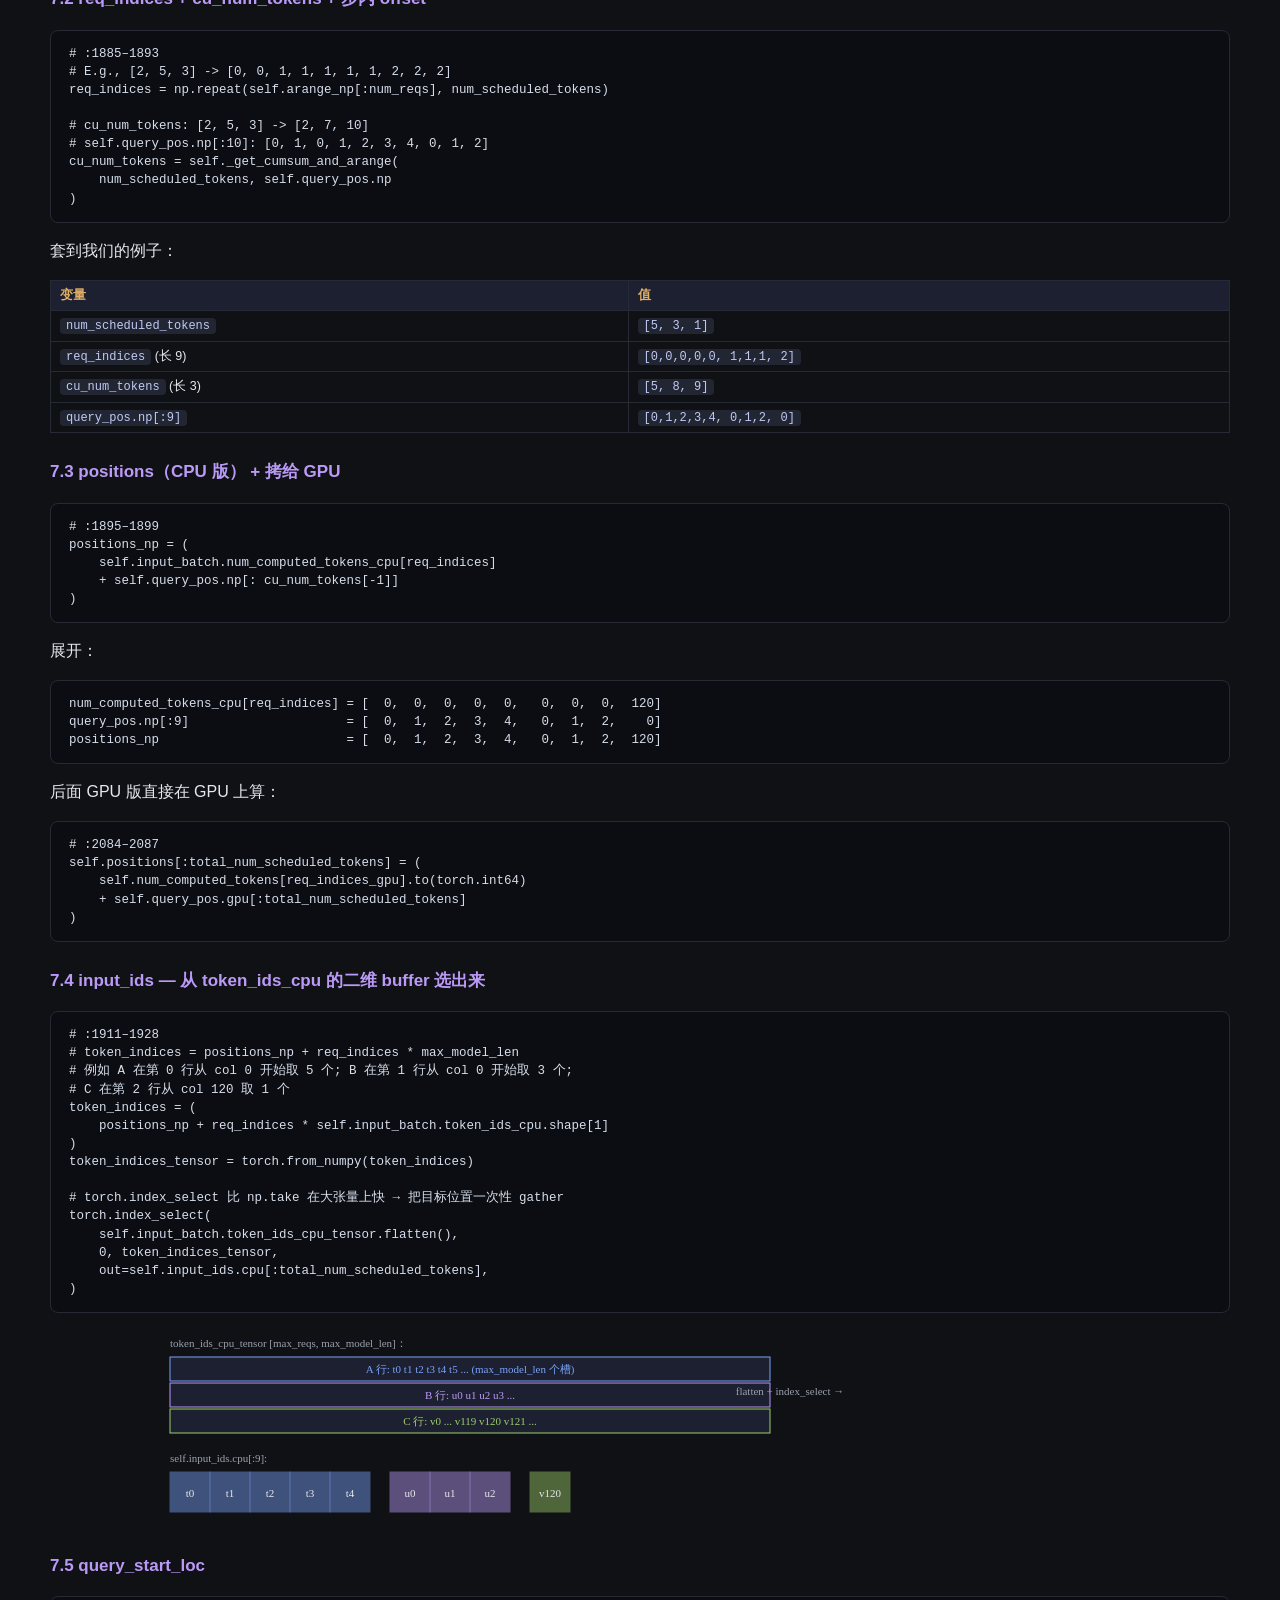
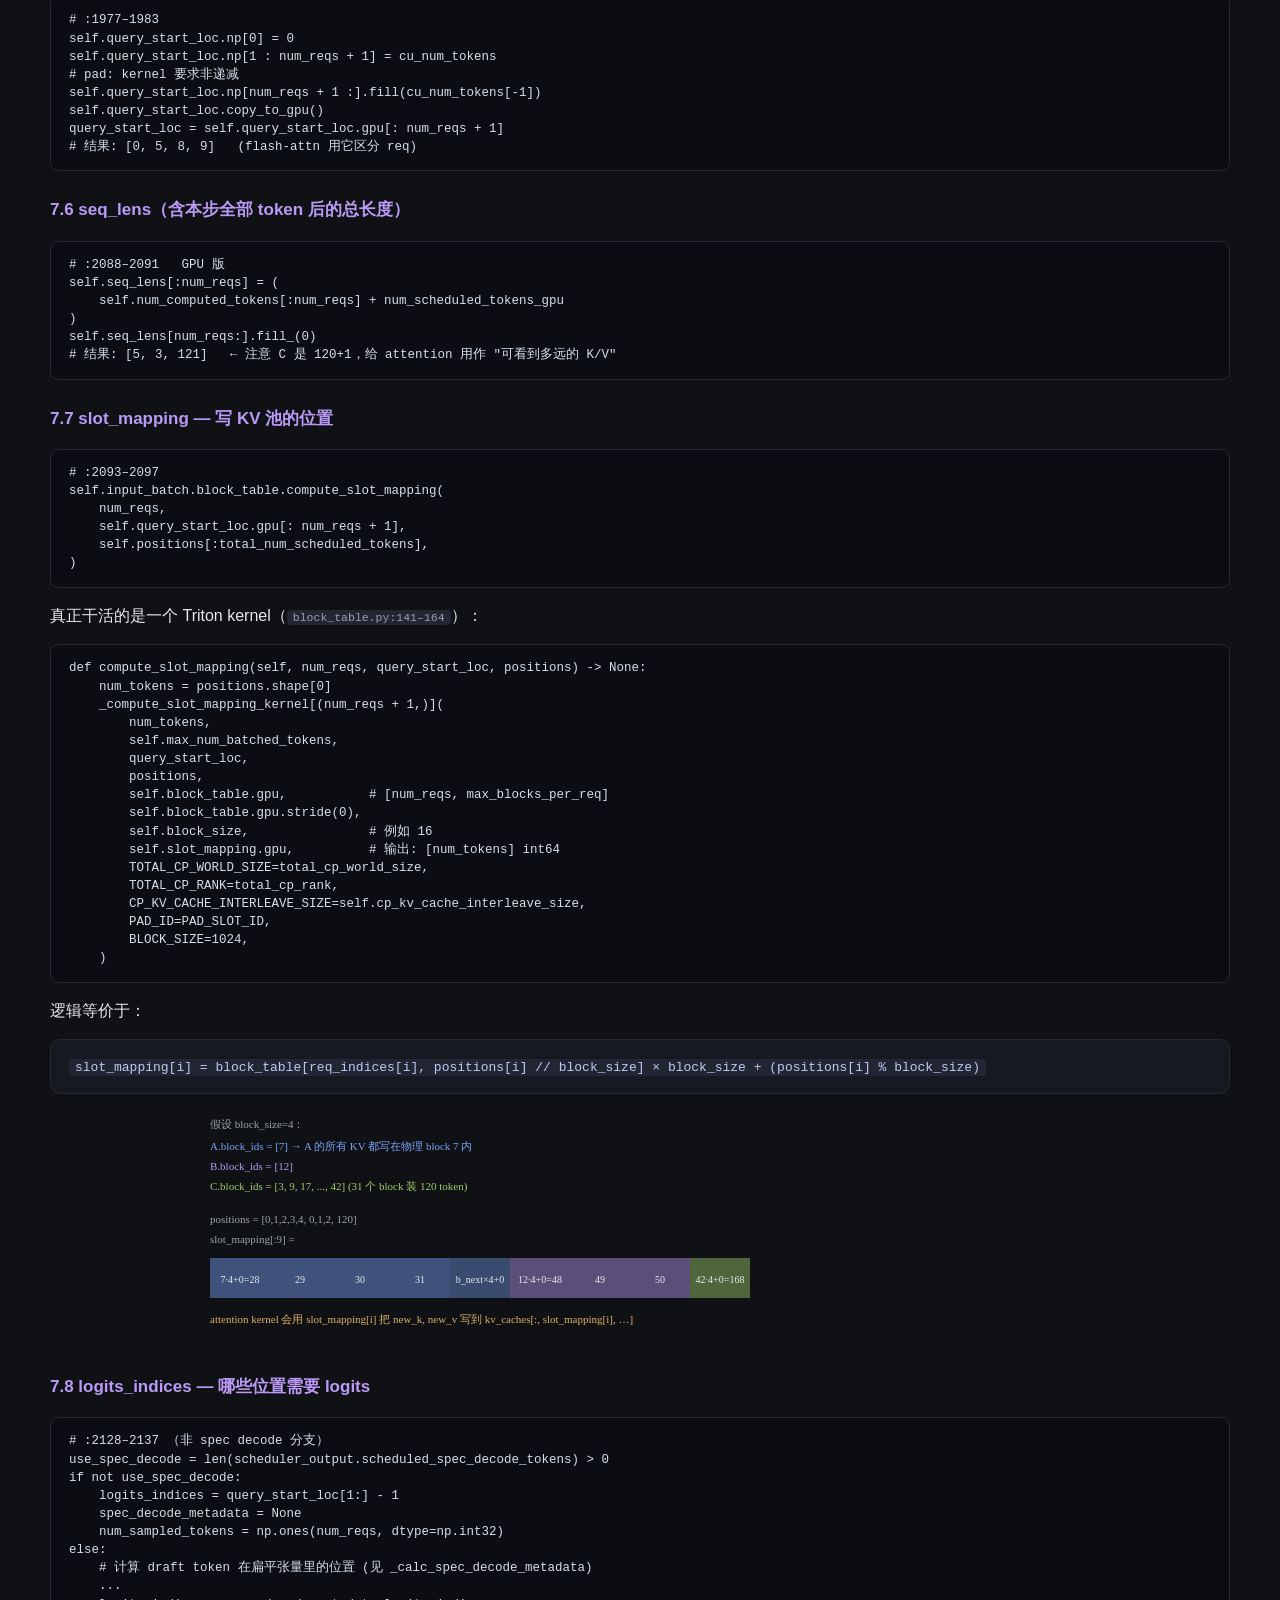
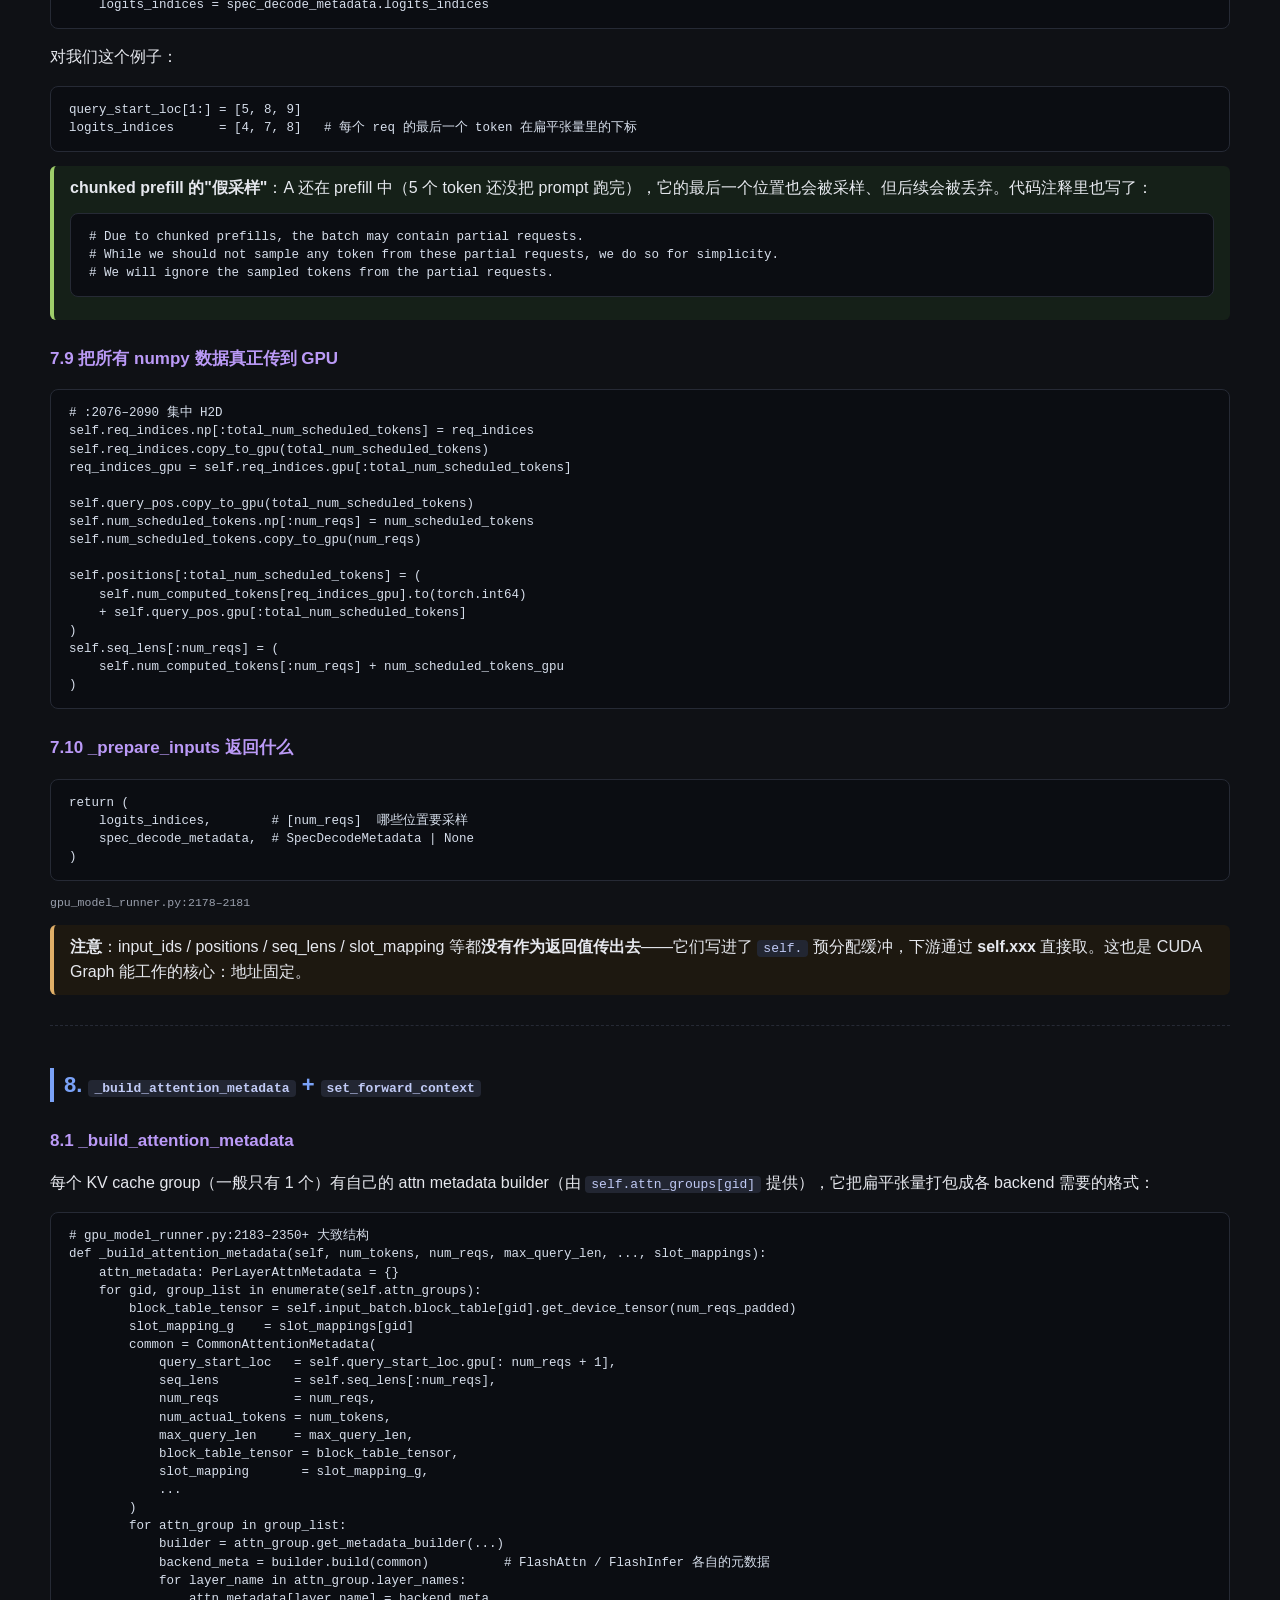
==== commit 03491035: "Add Vime framework study note" ====
--- a/site/qwen3_model_runner.html
+++ b/site/qwen3_model_runner.html
@@ -52,6 +52,7 @@
     <a class="study-topnav__link" href="./vllm_cp_pcp_dcp.html">CP / PCP / DCP</a>
     <a class="study-topnav__link" href="./vllm_prefix_cache.html">Prefix Cache</a>
     <a class="study-topnav__link" href="./vllm_vit_dp.html">ViT DP</a>
+    <a class="study-topnav__link" href="./vime_framework.html">Vime</a>
   </div>
 </nav>
 
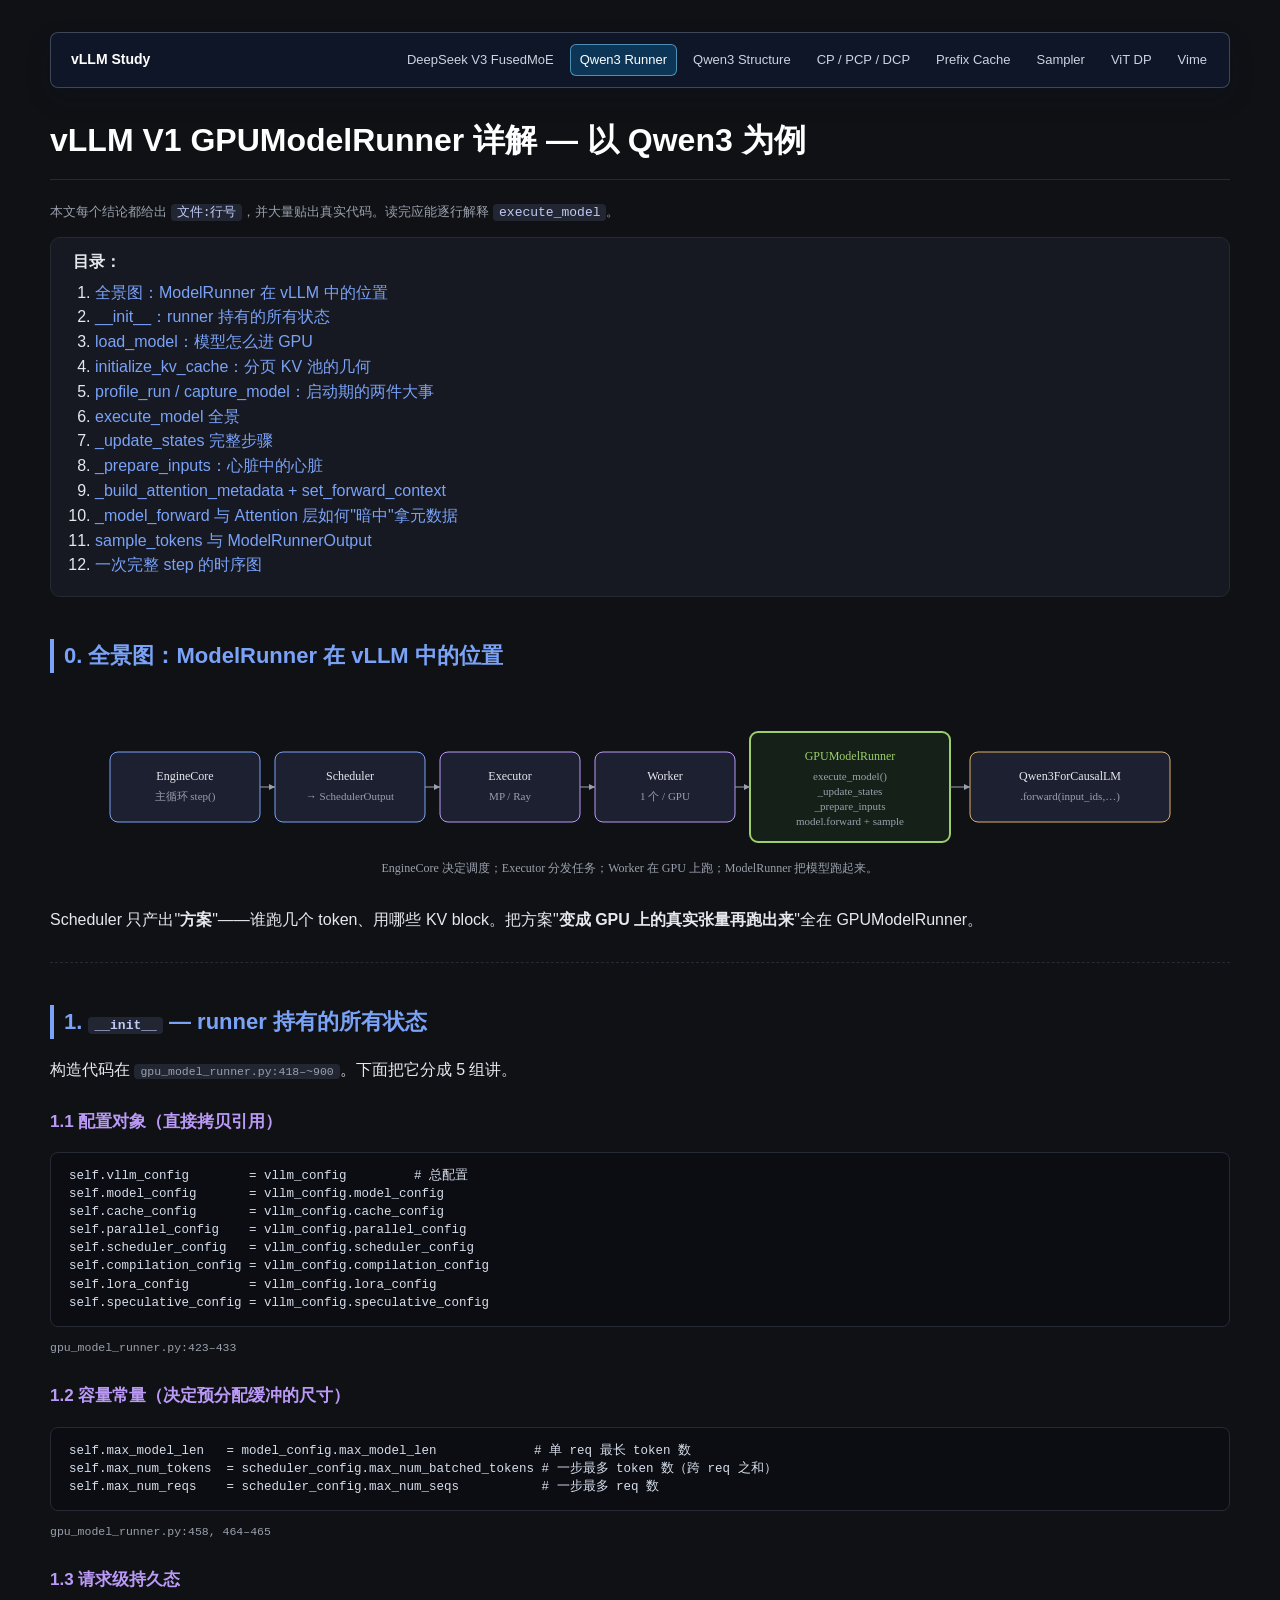
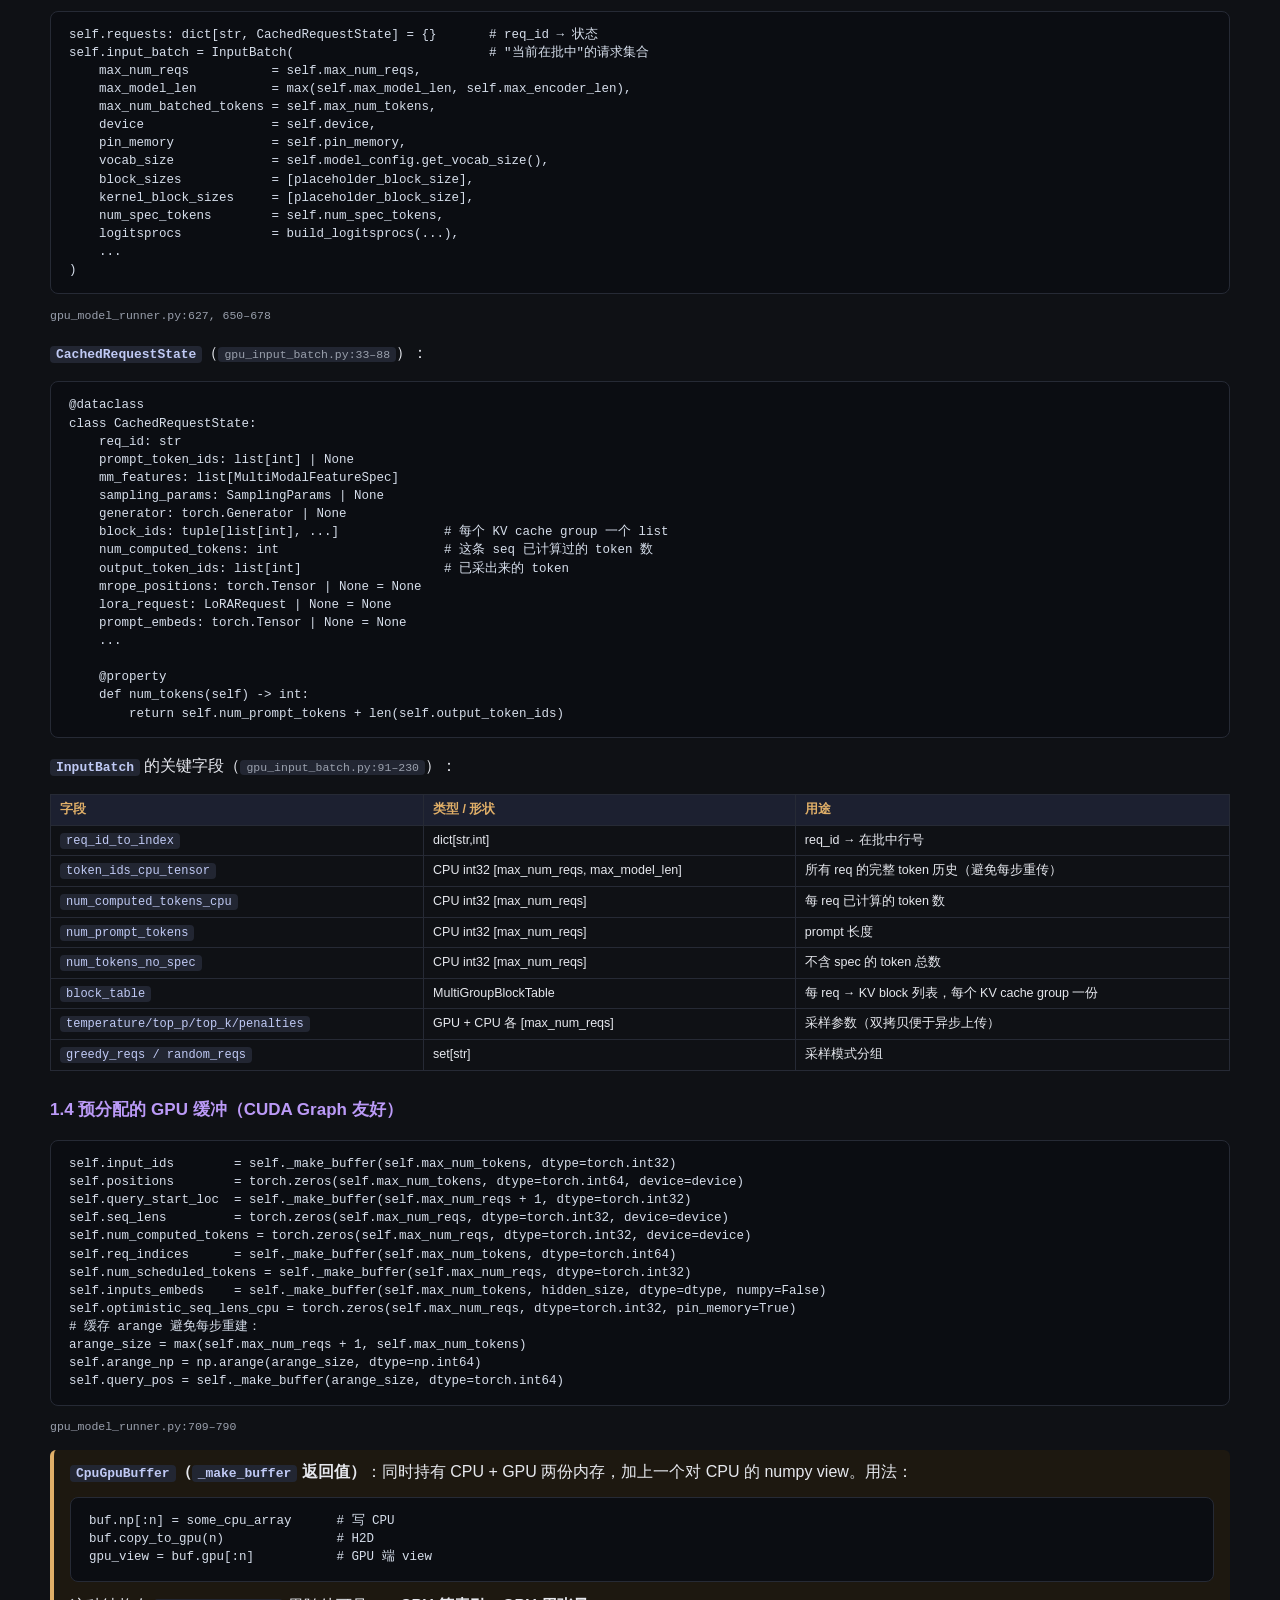
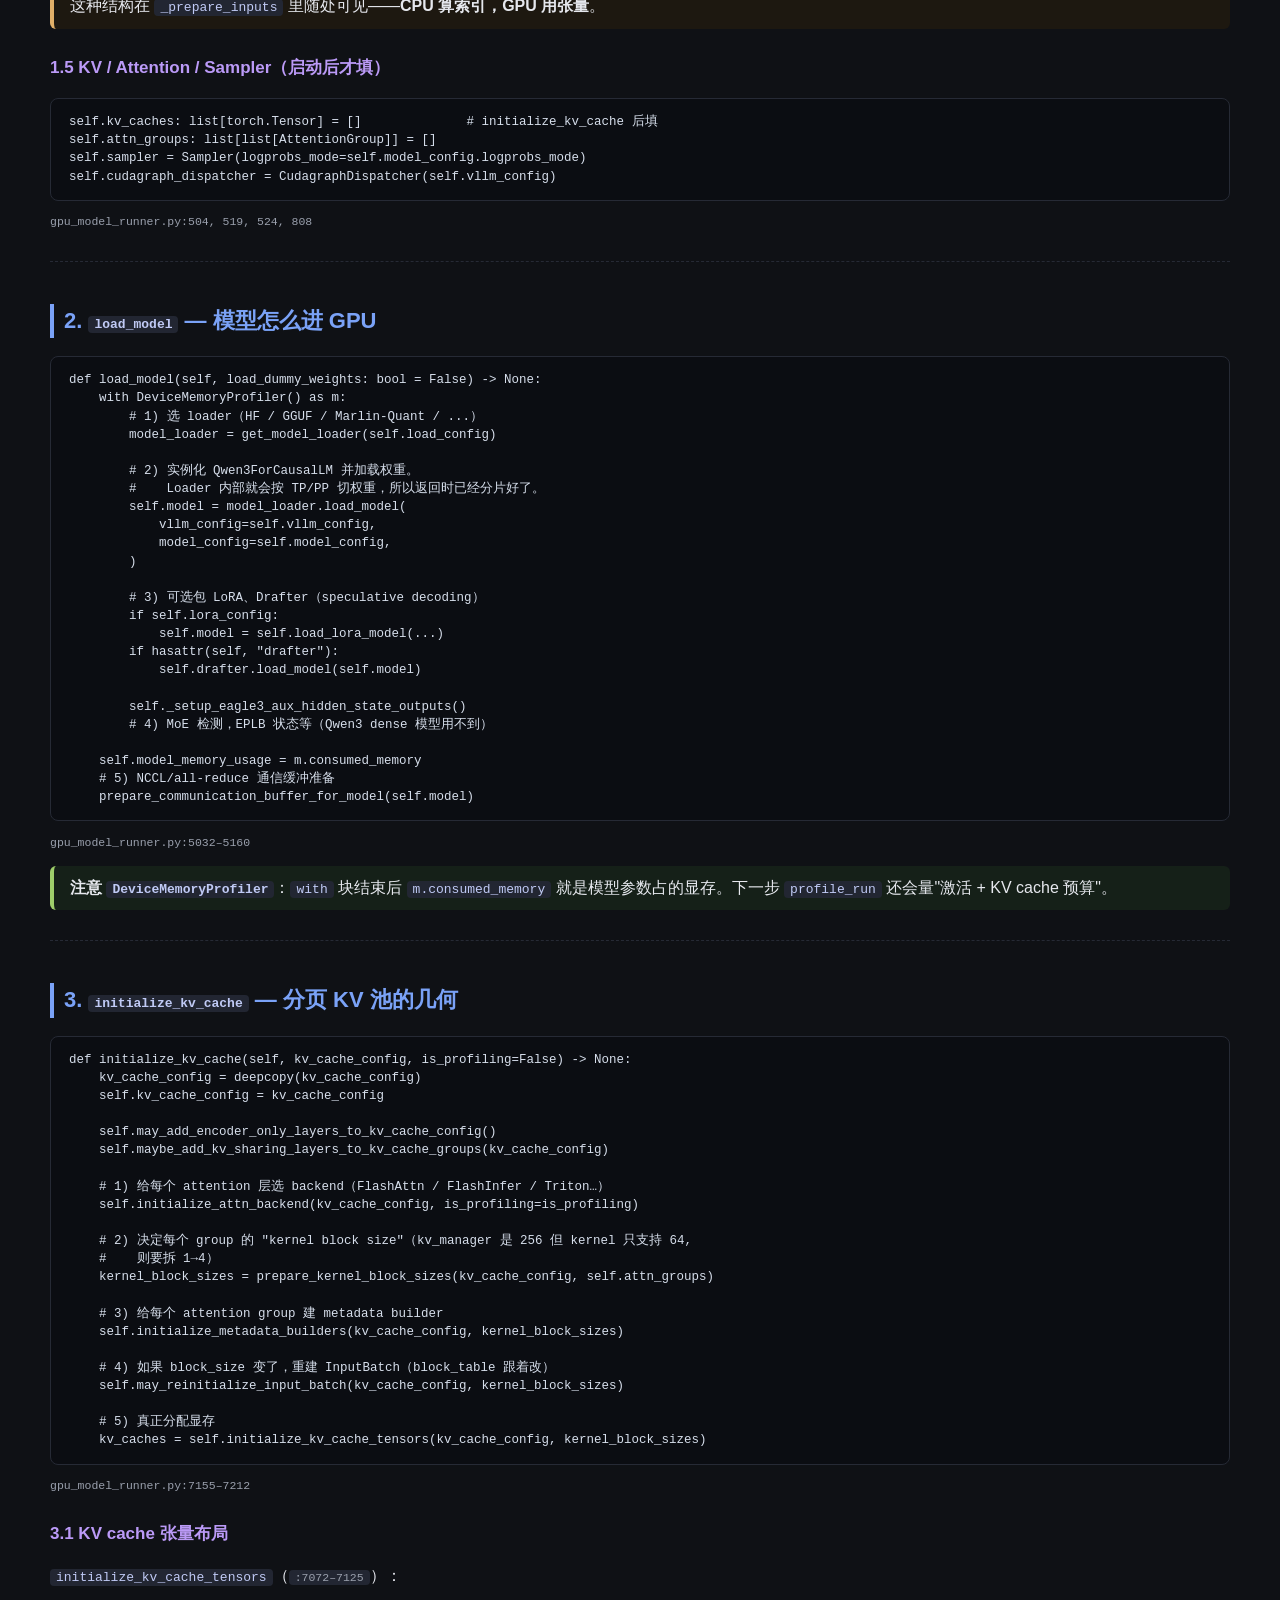
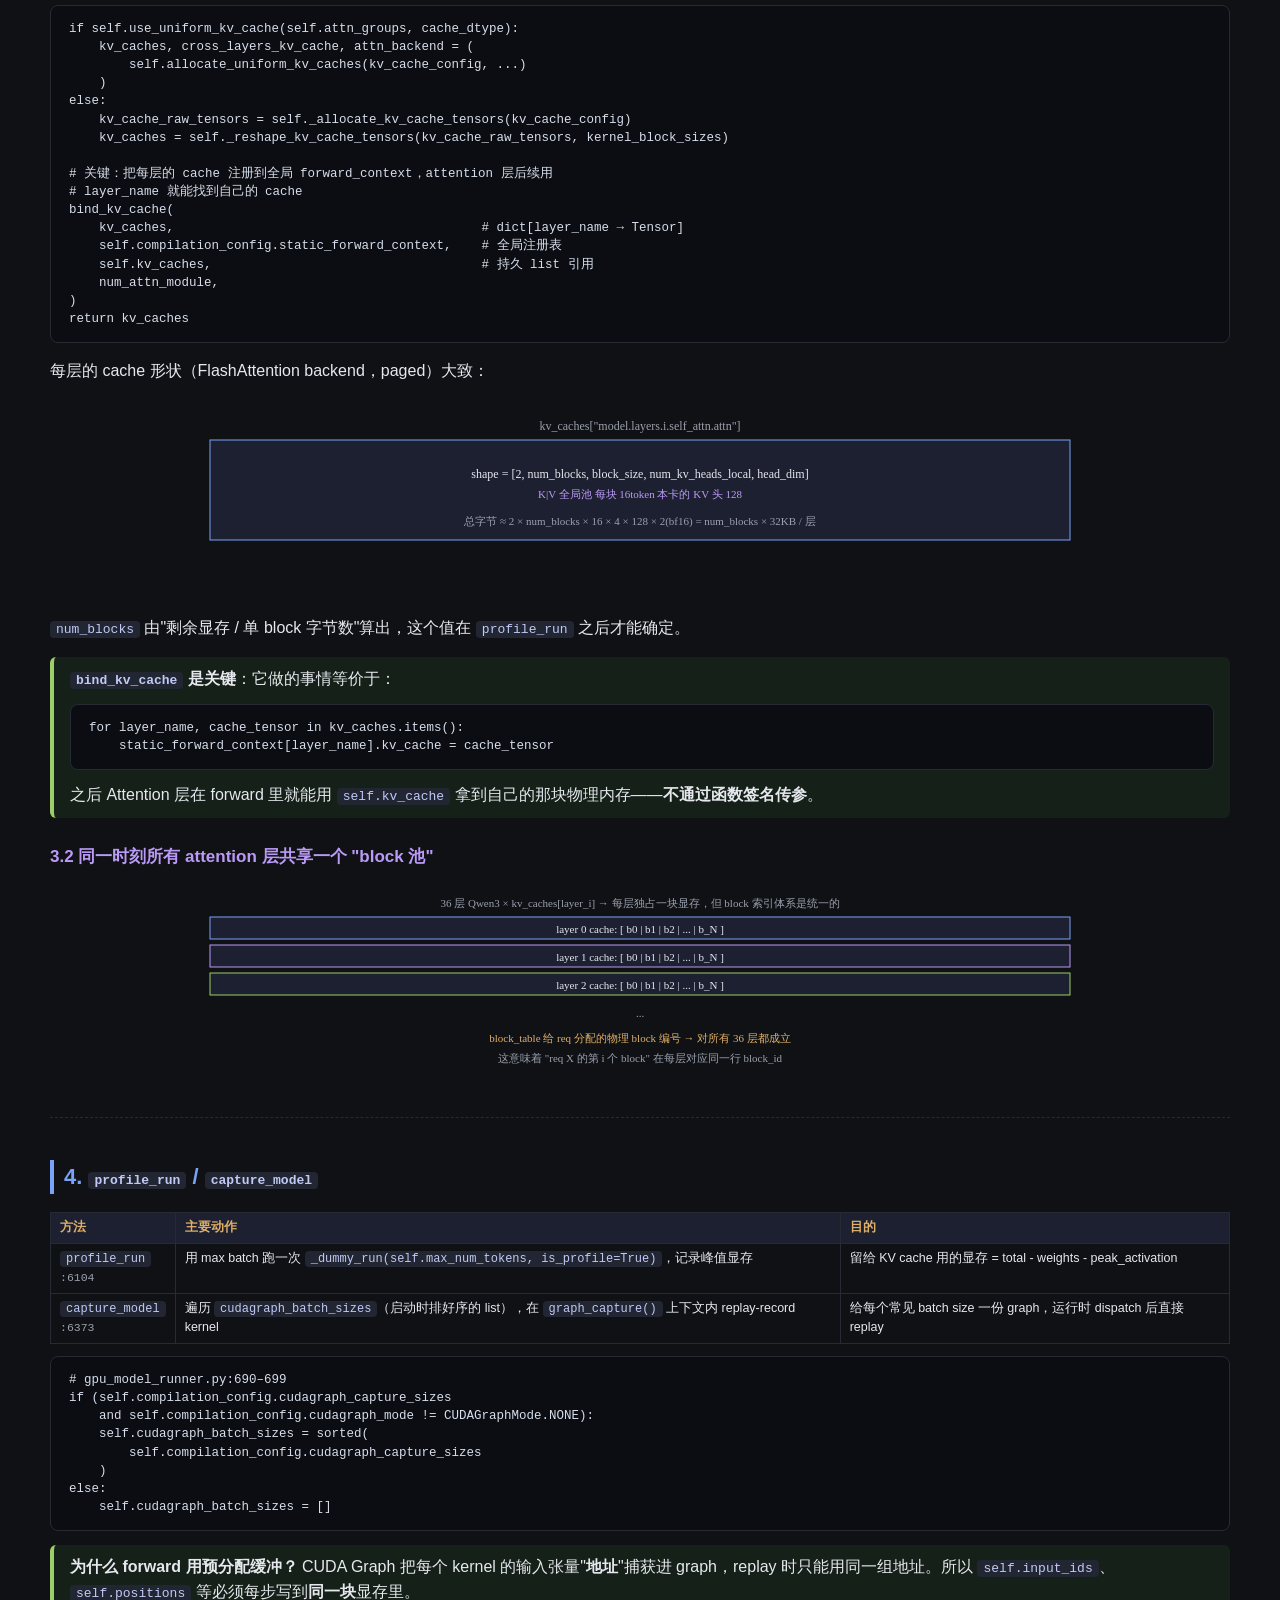
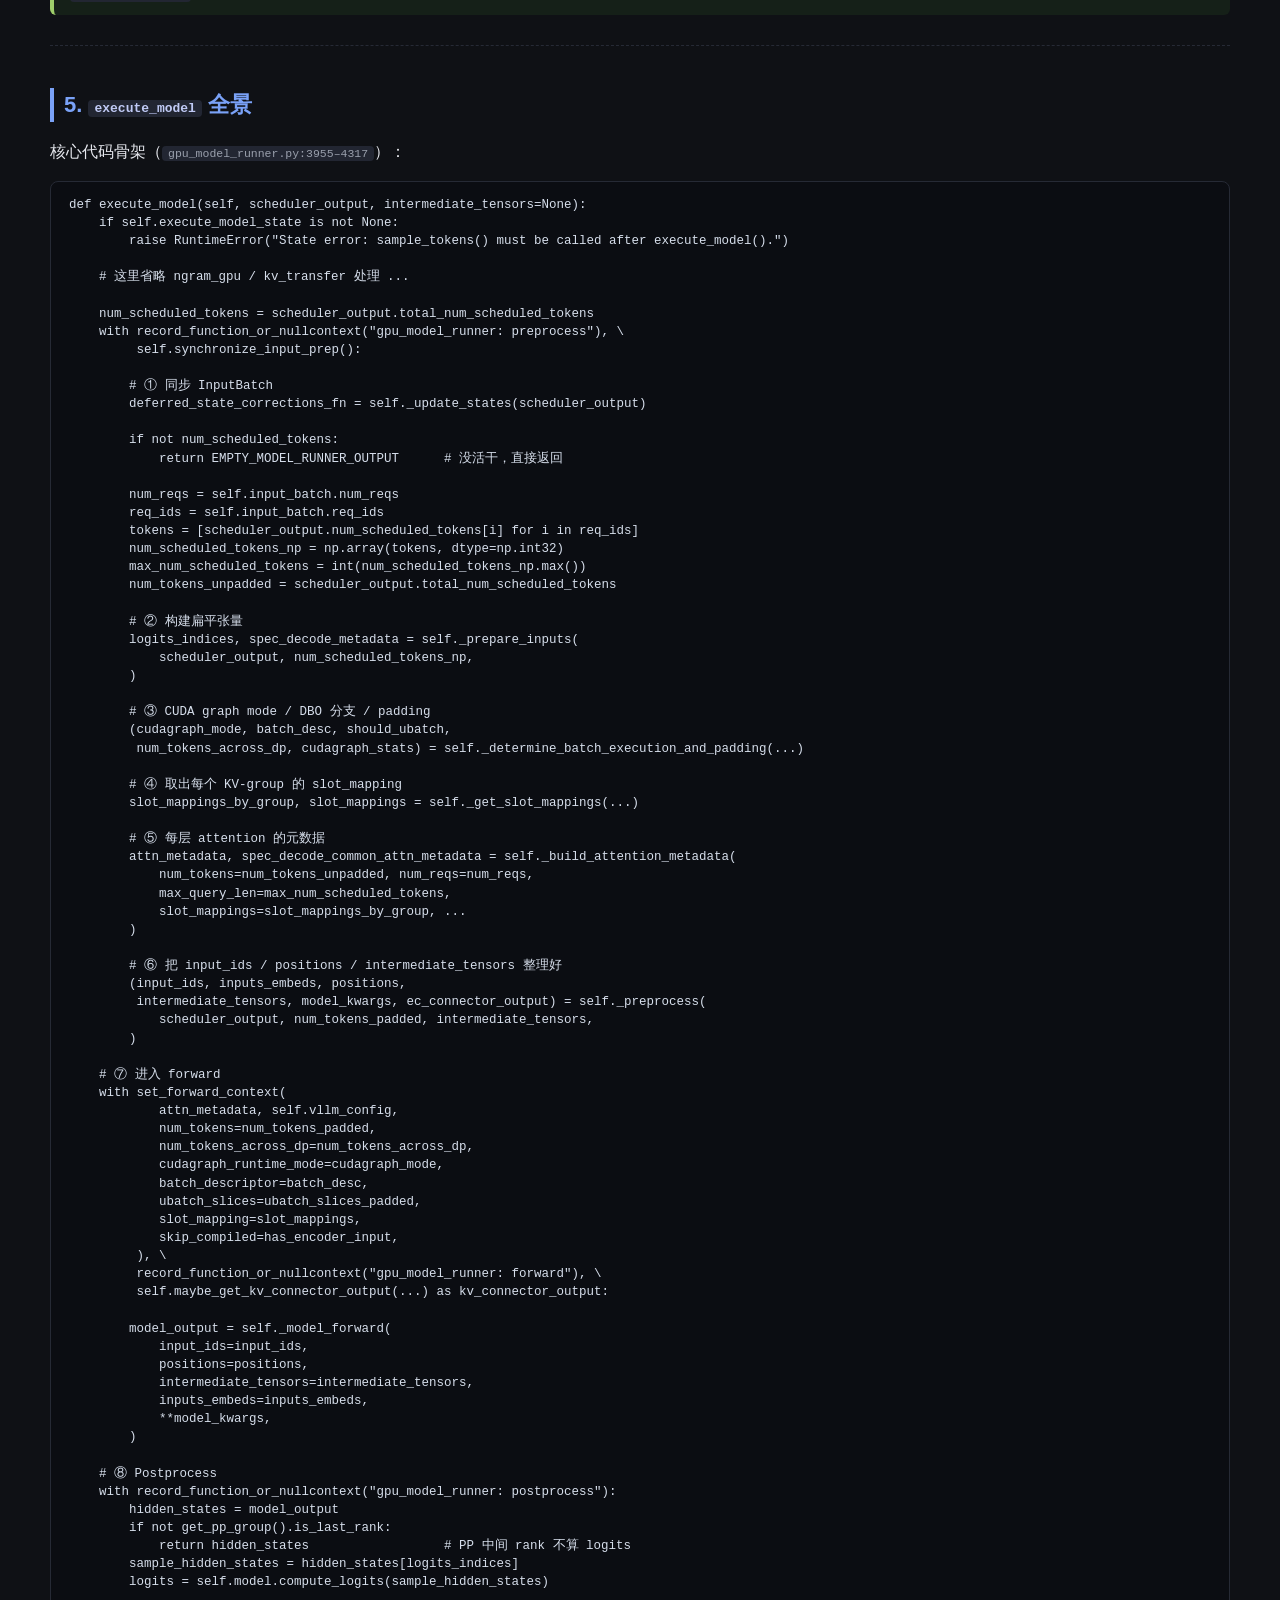
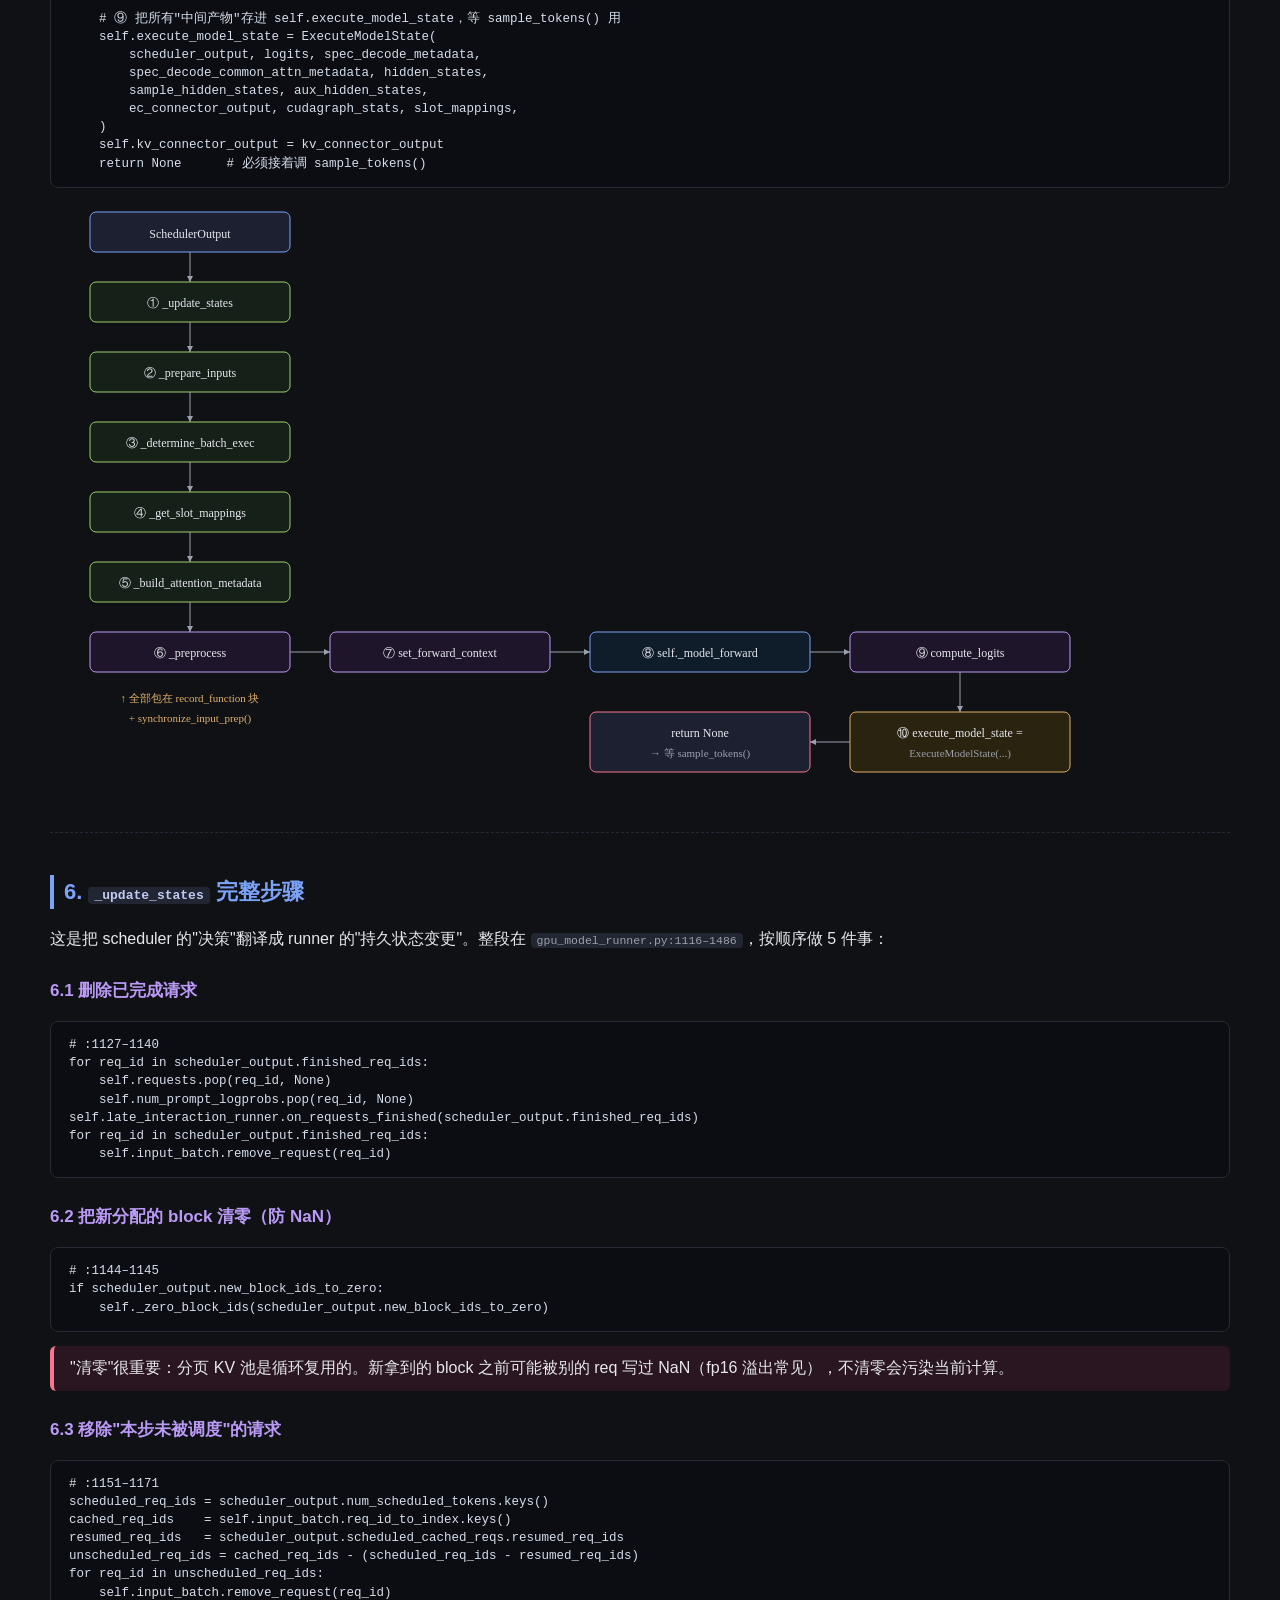
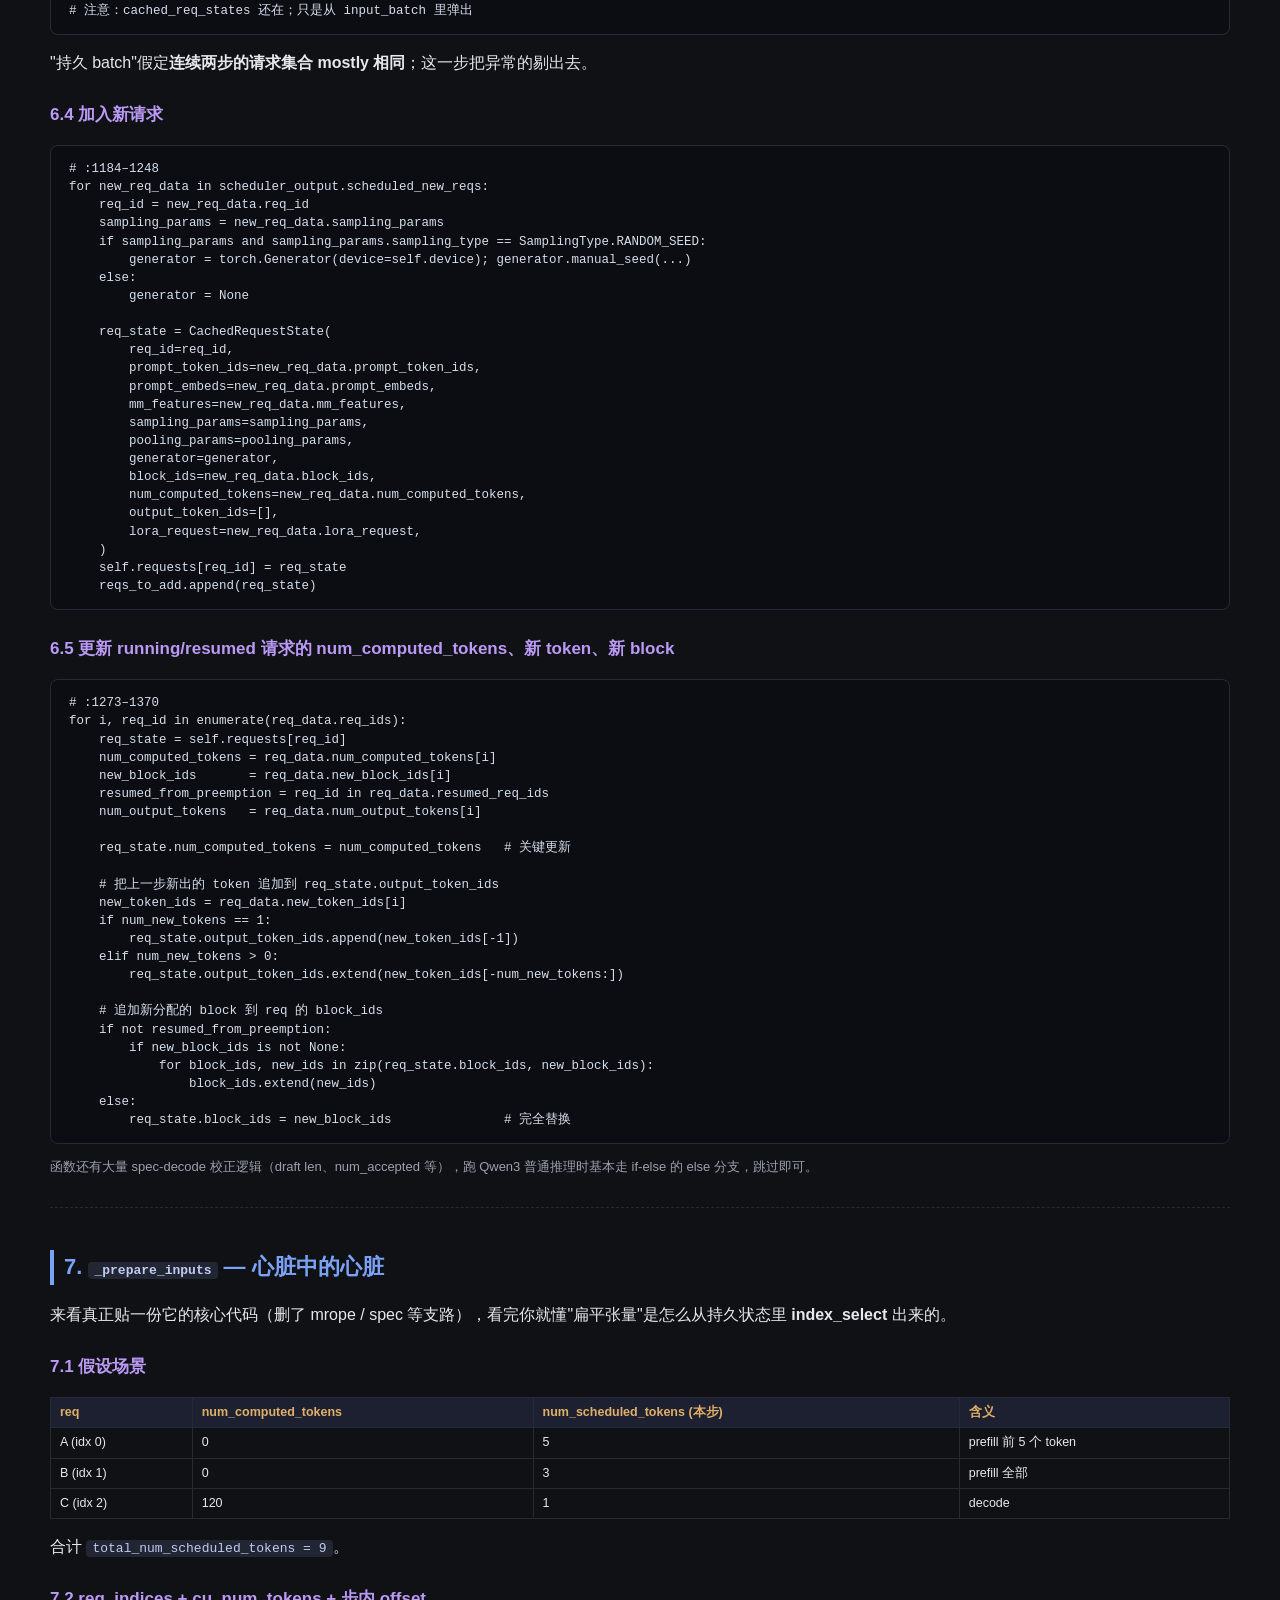
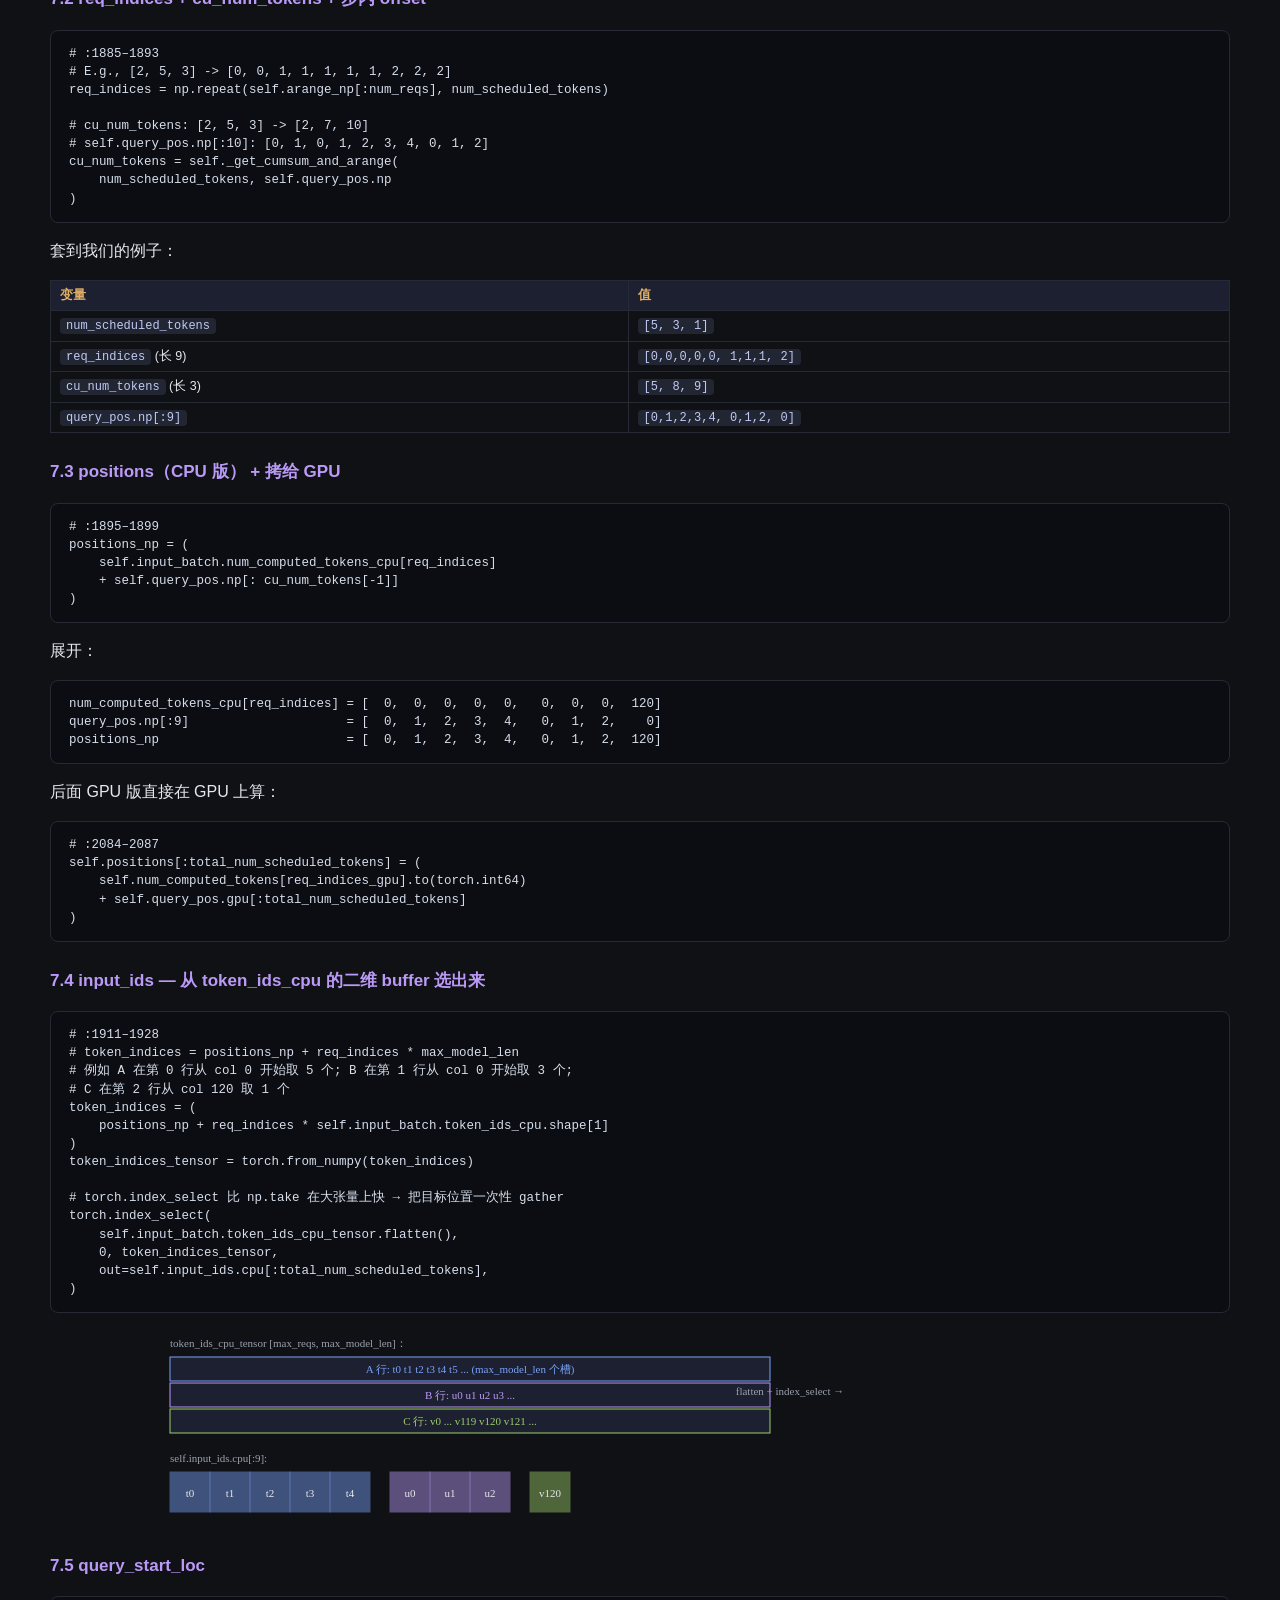
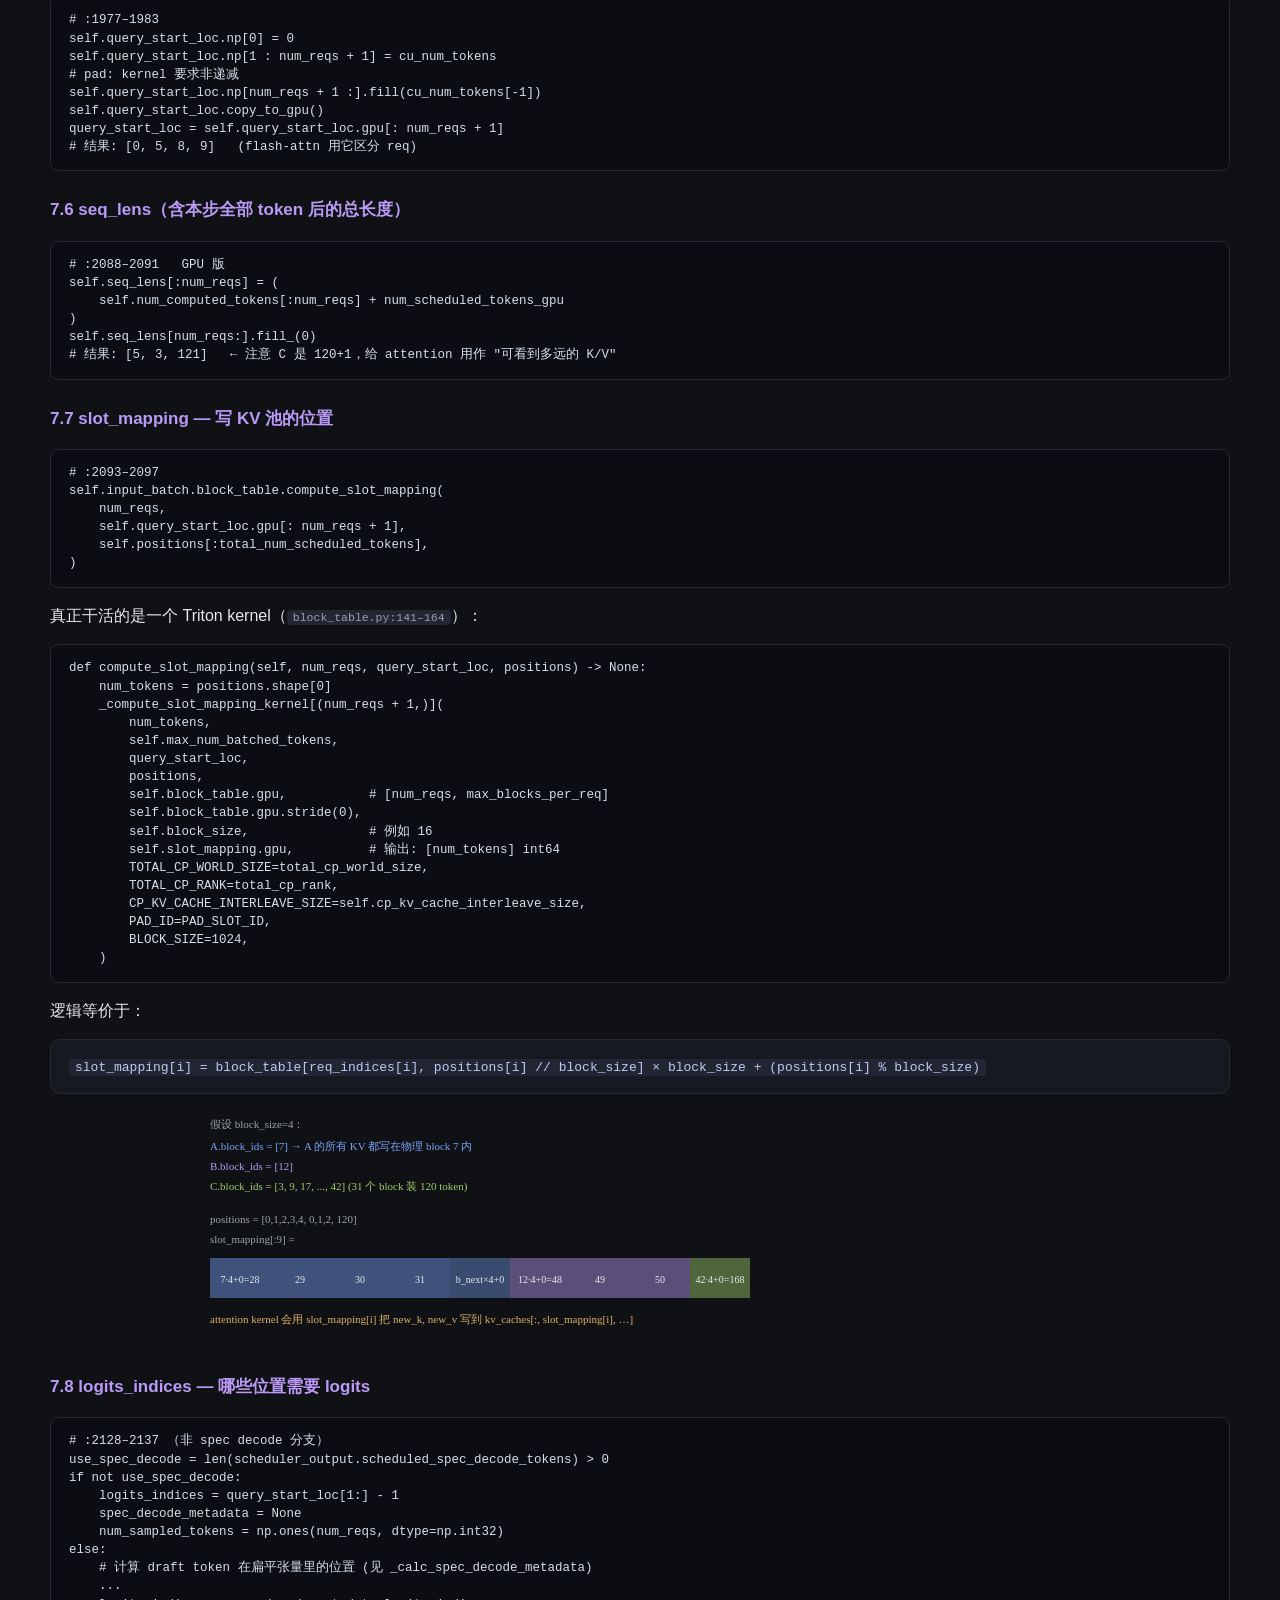
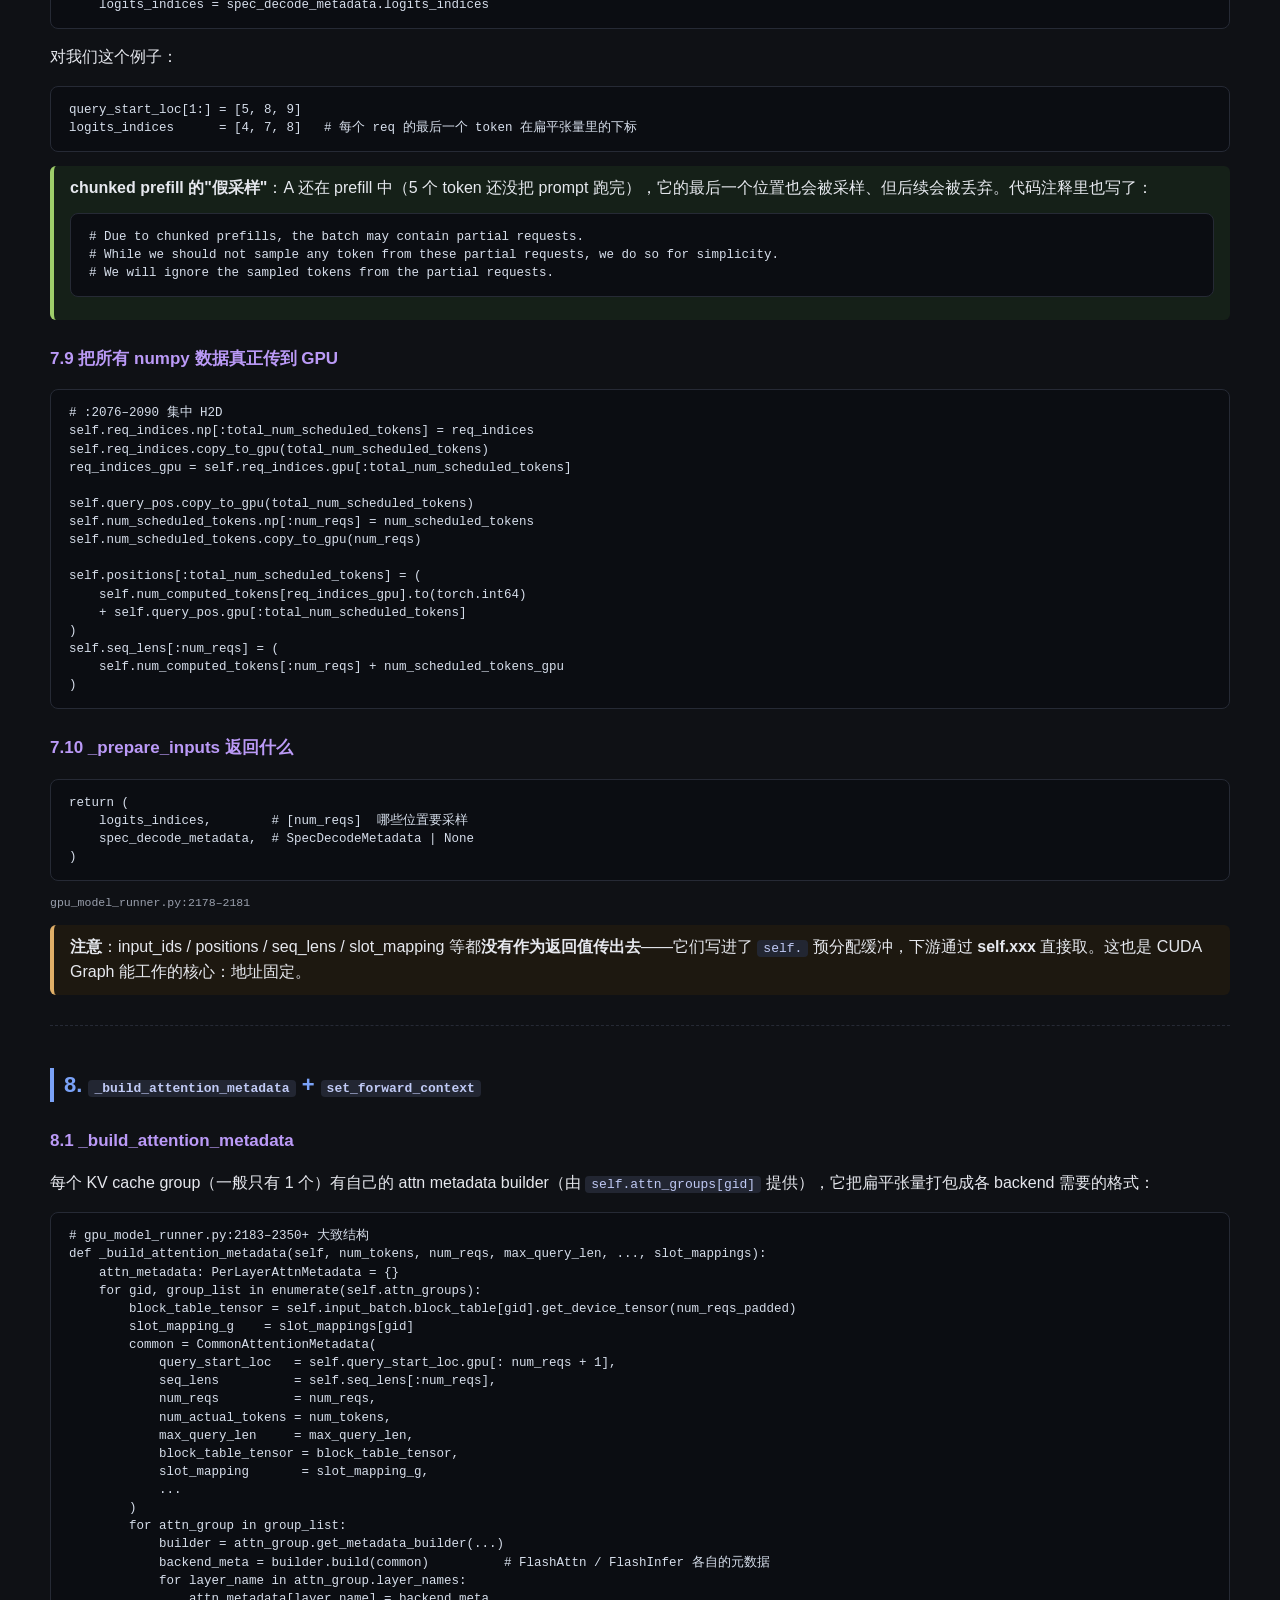
==== commit ec3e70a7: "Centralize study site navigation" ====
--- a/site/qwen3_model_runner.html
+++ b/site/qwen3_model_runner.html
@@ -1283,6 +1283,6 @@
 
 <p class="small">理解了这 12 点，再去看 multimodal encoder、speculative decoding、PP 跨 rank 通信、async scheduling、KV connector，本质都是在上面这条流水线的某个环节"插入额外步骤"，主线骨架不变。</p>
 
-<script src="./nav.js" defer></script>
+<script src="./nav.js?v=2" defer></script>
 </body>
 </html>
